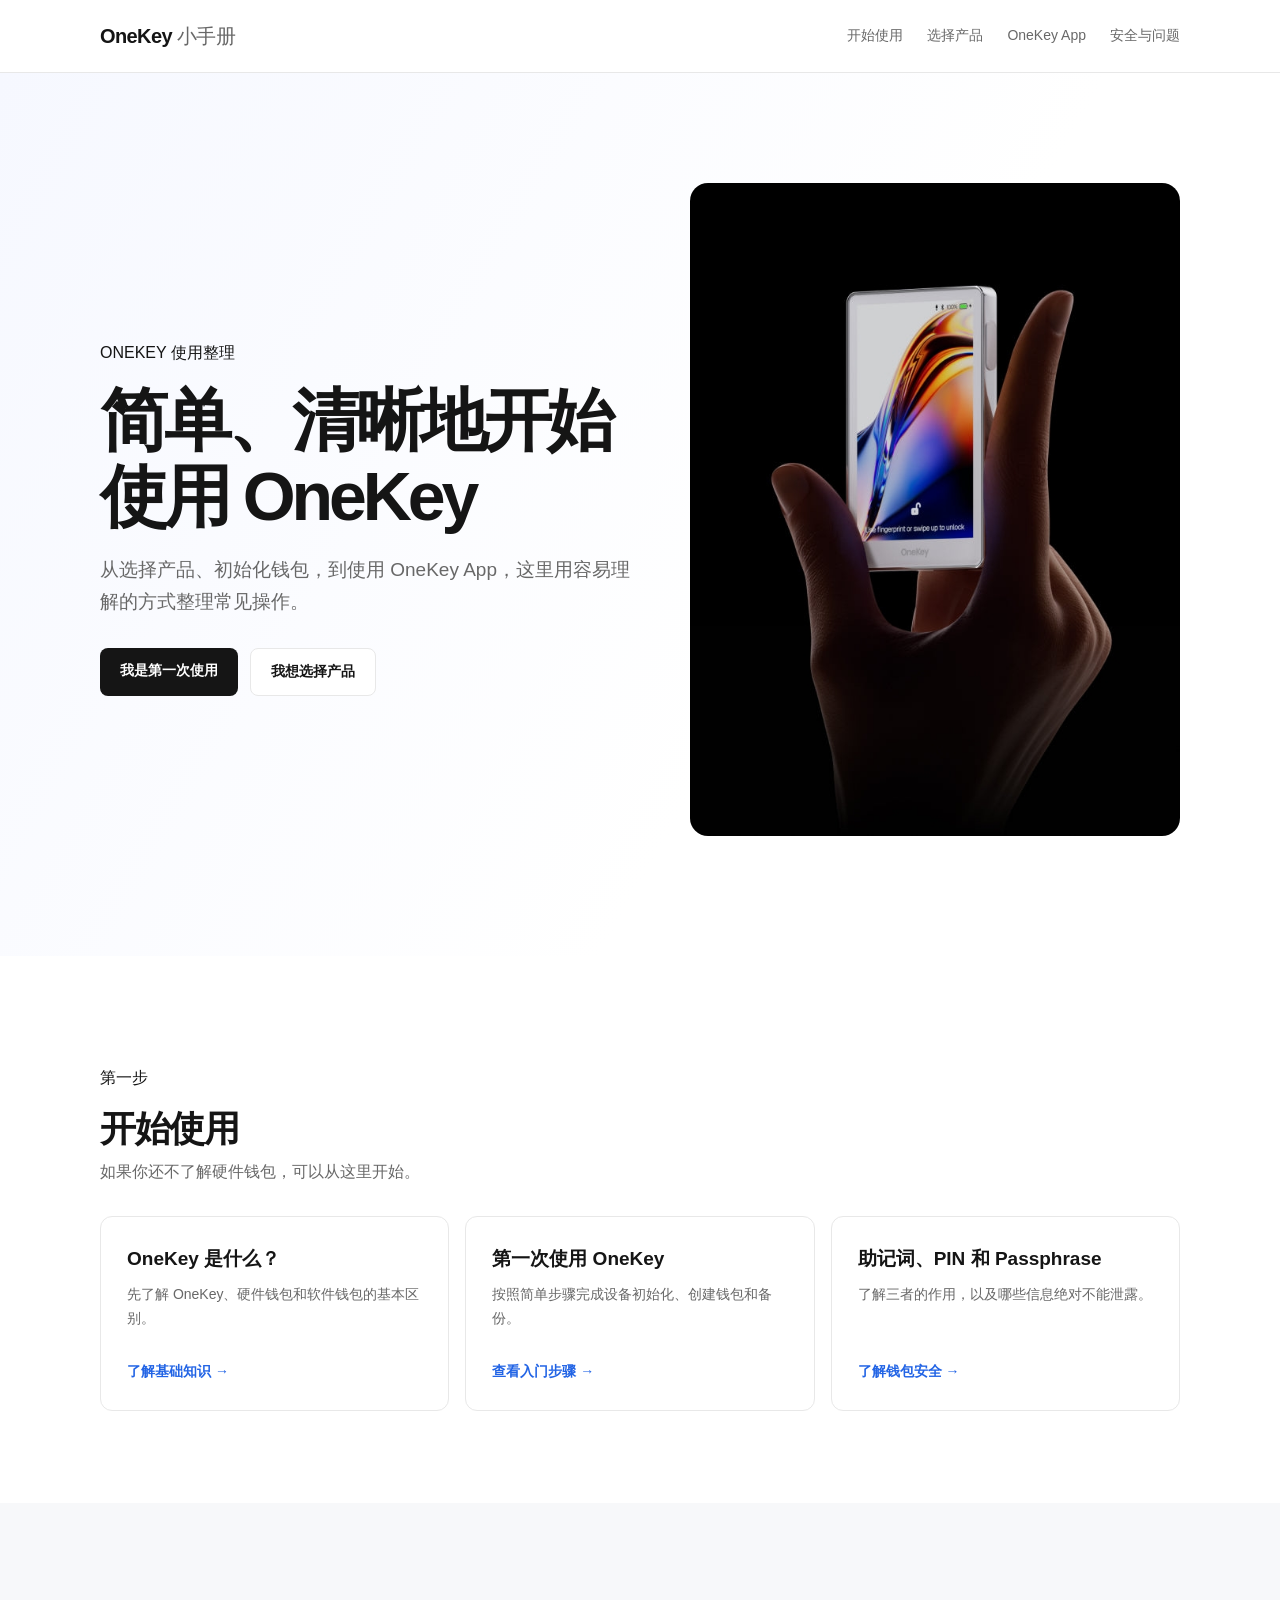
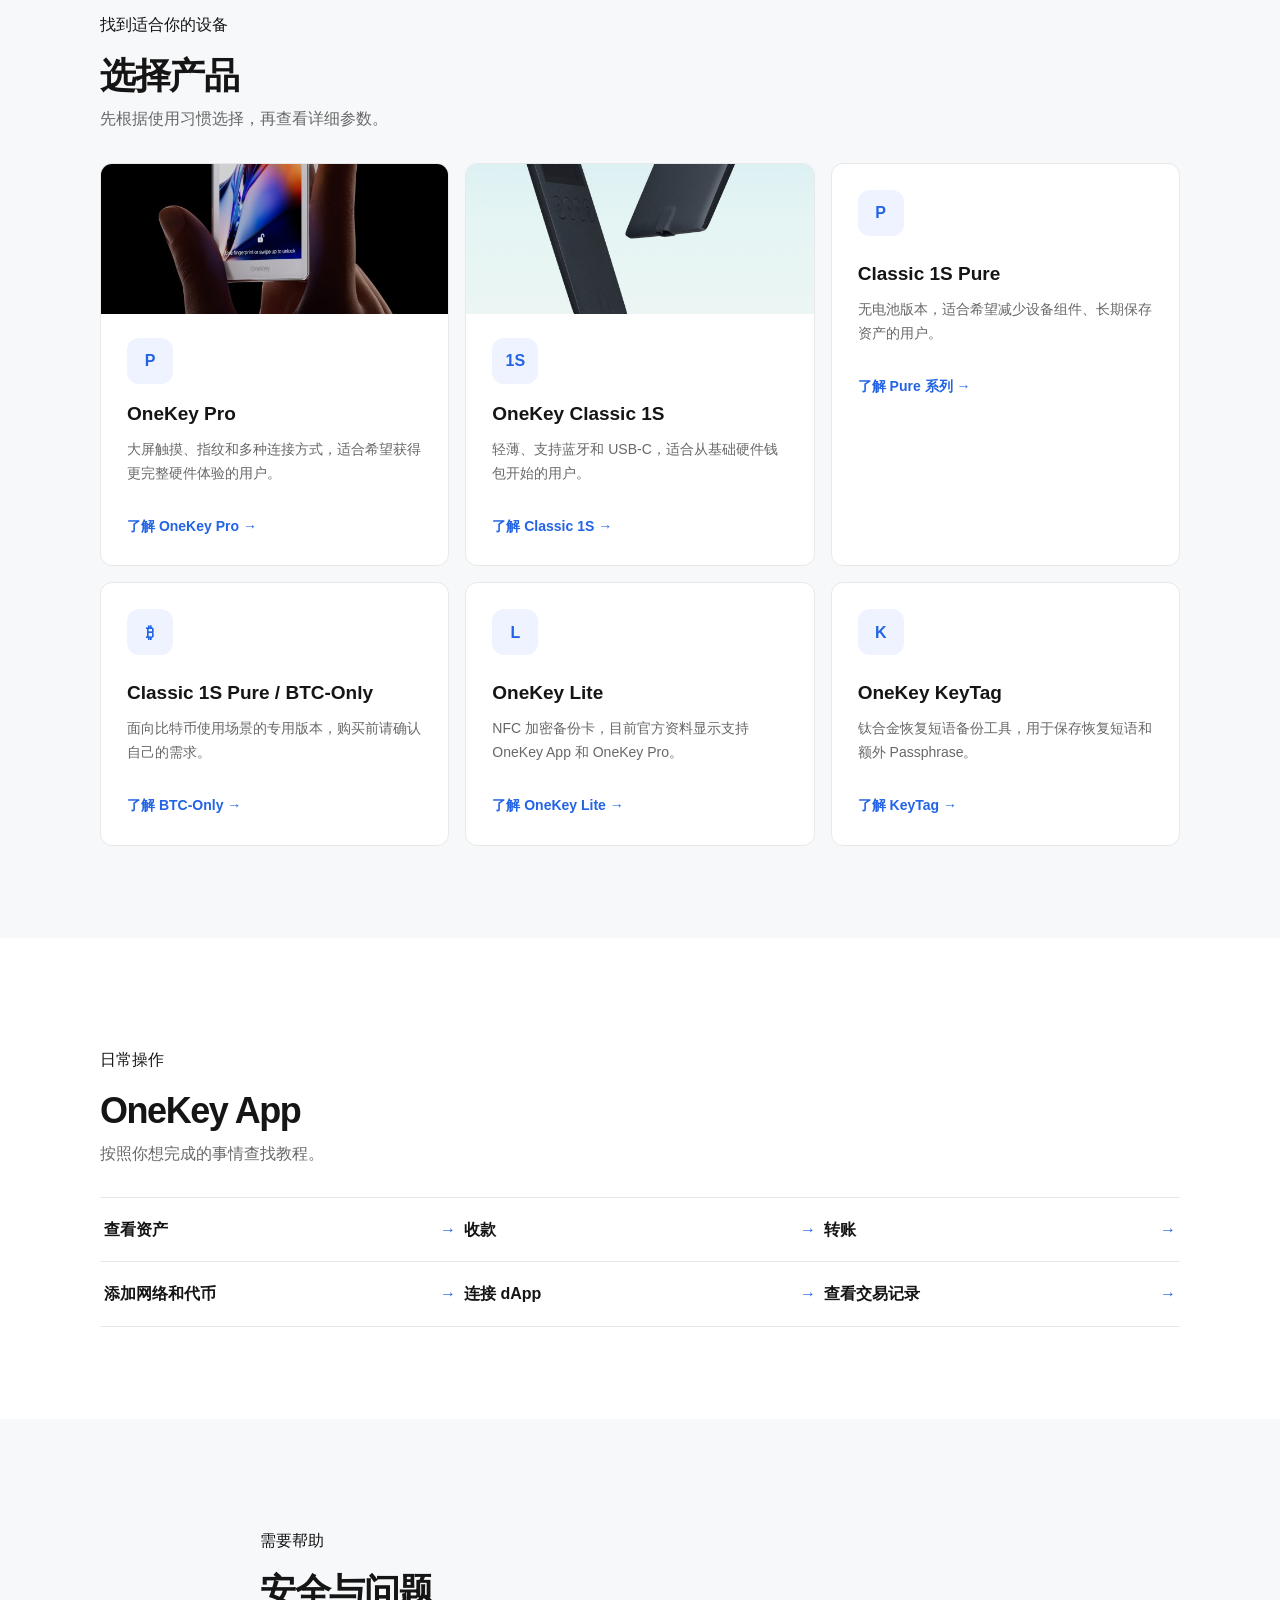
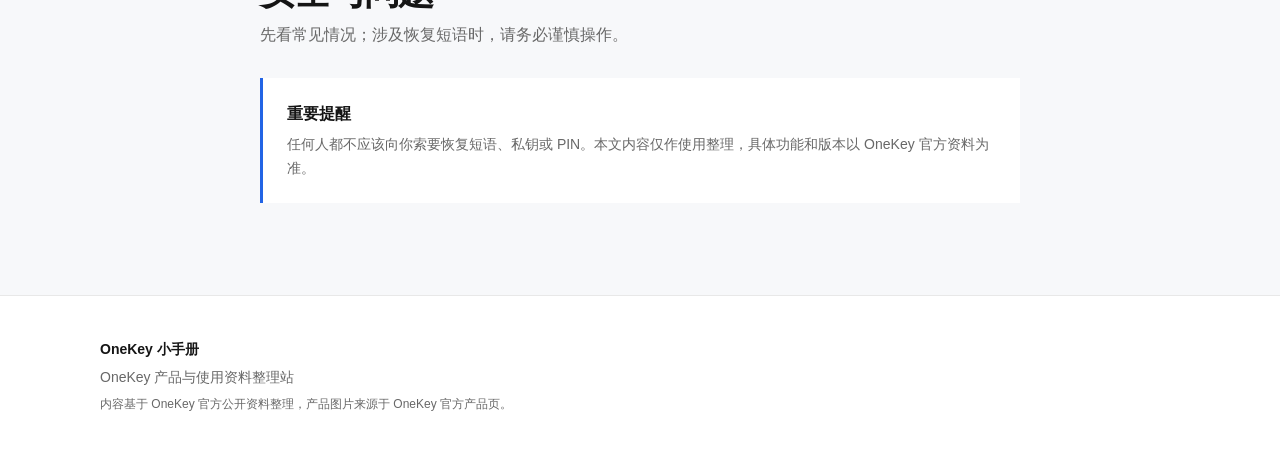
==== index.html @ aa91d646 "优化首页产品展示与官方图片" ====
<!doctype html>
<html lang="zh-CN">
<head>
  <meta charset="UTF-8">
  <meta name="viewport" content="width=device-width, initial-scale=1">
  <meta name="description" content="OneKey 小手册：简单了解 OneKey 产品，快速学会 OneKey App 和硬件钱包的基本使用。">
  <title>OneKey 小手册｜简单、清晰地开始使用 OneKey</title>
  <link rel="stylesheet" href="styles.css">
</head>
<body>
  <header class="site-header">
    <div class="container nav">
      <a class="brand" href="./">OneKey <span>小手册</span></a>
      <nav aria-label="主导航">
        <a href="#start">开始使用</a>
        <a href="#products">选择产品</a>
        <a href="#app">OneKey App</a>
        <a href="#safety">安全与问题</a>
      </nav>
    </div>
  </header>

  <main>
    <section class="hero">
      <div class="container hero-inner hero-grid">
        <div><p class="eyebrow">ONEKEY 使用整理</p>
          <h1>简单、清晰地开始使用 OneKey</h1>
          <p class="lead">从选择产品、初始化钱包，到使用 OneKey App，这里用容易理解的方式整理常见操作。</p>
          <div class="hero-actions"><a class="button primary" href="#start">我是第一次使用</a><a class="button secondary" href="#products">我想选择产品</a></div>
        </div>
        <div class="hero-visual"><img src="assets/products/onekey-pro-card.jpg" alt="OneKey Pro 官方产品图"></div>
      </div>
    </section>

    <section class="container section" id="start">
      <div class="section-heading"><p class="eyebrow">第一步</p><h2>开始使用</h2><p>如果你还不了解硬件钱包，可以从这里开始。</p></div>
      <div class="card-grid">
        <a class="card" href="guides/01-onekey是什么.html"><h3>OneKey 是什么？</h3><p>先了解 OneKey、硬件钱包和软件钱包的基本区别。</p><span>了解基础知识 →</span></a>
        <a class="card" href="guides/03-第一次使用硬件钱包.html"><h3>第一次使用 OneKey</h3><p>按照简单步骤完成设备初始化、创建钱包和备份。</p><span>查看入门步骤 →</span></a>
        <a class="card" href="guides/04-恢复短语-pin-passphrase.html"><h3>助记词、PIN 和 Passphrase</h3><p>了解三者的作用，以及哪些信息绝对不能泄露。</p><span>了解钱包安全 →</span></a>
      </div>
    </section>

    <section class="tint section" id="products">
      <div class="container"><div class="section-heading"><p class="eyebrow">找到适合你的设备</p><h2>选择产品</h2><p>先根据使用习惯选择，再查看详细参数。</p></div>
        <div class="product-grid product-grid-wide">
          <div class="product product-image"><img src="assets/products/onekey-pro-card.jpg" alt="OneKey Pro"><div class="product-icon">P</div><h3>OneKey Pro</h3><p>大屏触摸、指纹和多种连接方式，适合希望获得更完整硬件体验的用户。</p><a href="guides/07-pro与classic-1s怎么选.html">了解 OneKey Pro →</a></div>
          <div class="product product-image"><img src="assets/products/onekey-classic-1s-card.jpg" alt="OneKey Classic 1S"><div class="product-icon">1S</div><h3>OneKey Classic 1S</h3><p>轻薄、支持蓝牙和 USB-C，适合从基础硬件钱包开始的用户。</p><a href="guides/07-pro与classic-1s怎么选.html">了解 Classic 1S →</a></div>
          <div class="product"><div class="product-icon">P</div><h3>Classic 1S Pure</h3><p>无电池版本，适合希望减少设备组件、长期保存资产的用户。</p><a href="guides/02-产品系列怎么选.html">了解 Pure 系列 →</a></div>
          <div class="product"><div class="product-icon">₿</div><h3>Classic 1S Pure / BTC-Only</h3><p>面向比特币使用场景的专用版本，购买前请确认自己的需求。</p><a href="guides/02-产品系列怎么选.html">了解 BTC-Only →</a></div>
          <div class="product"><div class="product-icon">L</div><h3>OneKey Lite</h3><p>NFC 加密备份卡，目前官方资料显示支持 OneKey App 和 OneKey Pro。</p><a href="guides/02-产品系列怎么选.html">了解 OneKey Lite →</a></div>
          <div class="product"><div class="product-icon">K</div><h3>OneKey KeyTag</h3><p>钛合金恢复短语备份工具，用于保存恢复短语和额外 Passphrase。</p><a href="guides/02-产品系列怎么选.html">了解 KeyTag →</a></div>
        </div>
      </div>
    </section>

    <section class="container section" id="app">
      <div class="section-heading"><p class="eyebrow">日常操作</p><h2>OneKey App</h2><p>按照你想完成的事情查找教程。</p></div>
      <div class="task-list"><a href="guides/01-onekey是什么.html">查看资产</a><a href="guides/03-第一次使用硬件钱包.html">收款</a><a href="guides/03-第一次使用硬件钱包.html">转账</a><a href="guides/01-onekey是什么.html">添加网络和代币</a><a href="guides/01-onekey是什么.html">连接 dApp</a><a href="guides/01-onekey是什么.html">查看交易记录</a></div>
    </section>

    <section class="tint section" id="safety"><div class="container narrow"><div class="section-heading"><p class="eyebrow">需要帮助</p><h2>安全与问题</h2><p>先看常见情况；涉及恢复短语时，请务必谨慎操作。</p></div><div class="notice"><strong>重要提醒</strong><p>任何人都不应该向你索要恢复短语、私钥或 PIN。本文内容仅作使用整理，具体功能和版本以 OneKey 官方资料为准。</p></div></div></section>
  </main>

  <footer class="site-footer"><div class="container"><strong>OneKey 小手册</strong><p>OneKey 产品与使用资料整理站</p><p class="muted">内容基于 OneKey 官方公开资料整理，产品图片来源于 OneKey 官方产品页。</p></div></footer>
</body>
</html>
---- styles.css ----
:root{--ink:#151515;--muted:#686868;--line:#e8e8e8;--tint:#f7f8fa;--accent:#2264e5;--max:1080px}*{box-sizing:border-box}html{scroll-behavior:smooth}body{margin:0;color:var(--ink);font-family:-apple-system,BlinkMacSystemFont,"Segoe UI","PingFang SC","Microsoft YaHei",sans-serif;line-height:1.7;background:#fff}a{color:inherit;text-decoration:none}.container{width:min(var(--max),calc(100% - 40px));margin:auto}.article{max-width:780px;padding:80px 20px 100px}.article h1{font-size:clamp(34px,5vw,52px);line-height:1.2;letter-spacing:-.05em;margin:0 0 42px}.article-body h2{font-size:26px;line-height:1.3;margin:42px 0 12px}.article-body h3{font-size:19px;margin:28px 0 8px}.article-body p,.article-body li{font-size:16px}.article-body ul,.article-body ol{padding-left:24px}.article-source{margin-top:48px;padding:18px;border:1px solid var(--line);border-radius:8px;color:var(--muted);font-size:13px}.back,.back-link{color:var(--accent);font-size:14px}.back-link{display:inline-block;margin-top:20px}.nav{height:72px;display:flex;align-items:center;justify-content:space-between}.site-header{border-bottom:1px solid var(--line);background:#fff}.brand{font-size:20px;font-weight:750;letter-spacing:-.03em}.brand span{font-weight:500;color:var(--muted)}nav{display:flex;gap:24px;font-size:14px;color:var(--muted)}nav a:hover,.card span,.product a{color:var(--accent)}.hero{background:linear-gradient(120deg,#f6f8ff,#fff 62%);padding:110px 0 120px}.hero-inner{max-width:1080px}.hero-grid{display:grid;grid-template-columns:1.05fr .95fr;align-items:center;gap:48px}.hero-visual{display:flex;justify-content:center;align-items:center;min-height:300px;border-radius:18px;background:#eef2fa;overflow:hidden}.hero-visual img{width:100%;height:100%;object-fit:cover}.hero h1{max-width:720px;margin:0 0 18px;font-size:clamp(38px,6vw,68px);line-height:1.12;letter-spacing:-.06em}.lead{max-width:620px;color:var(--muted);font-size:19px}.hero-actions{display:flex;gap:12px;margin-top:30px}.button{padding:11px 20px;border-radius:8px;font-size:14px;font-weight:650}.primary{background:var(--ink);color:white}.secondary{border:1px solid var(--line);background:white}.section{padding:92px 0}.section-heading{margin-bottom:30px}.section-heading h2{margin:0 0 8px;font-size:36px;line-height:1.2;letter-spacing:-.04em}.section-heading p:last-child{margin:0;color:var(--muted)}.card-grid,.product-grid{display:grid;grid-template-columns:repeat(3,1fr);gap:16px}.product-grid-wide{grid-template-columns:repeat(3,1fr)}.card,.product{border:1px solid var(--line);border-radius:12px;padding:26px;background:#fff;transition:transform .2s,box-shadow .2s}.card:hover,.product:hover{transform:translateY(-3px);box-shadow:0 10px 30px #0000000d}.card h3,.product h3{margin:0 0 8px;font-size:19px}.card p,.product p{min-height:54px;margin:0 0 20px;color:var(--muted);font-size:14px}.card span,.product a{font-size:14px;font-weight:650}.tint{background:var(--tint)}.product-icon{display:grid;place-items:center;width:46px;height:46px;margin-bottom:22px;border-radius:12px;background:#eef3ff;color:var(--accent);font-weight:800}.product-image{overflow:hidden}.product-image>img{display:block;width:calc(100% + 52px);height:150px;margin:-26px -26px 24px;object-fit:cover}.product-image .product-icon{margin-bottom:14px}.task-list{display:grid;grid-template-columns:repeat(3,1fr);border-top:1px solid var(--line)}.task-list a{padding:18px 4px;border-bottom:1px solid var(--line);font-weight:600}.task-list a:after{content:"→";float:right;color:var(--accent)}.narrow{max-width:760px}.notice{padding:22px 24px;border-left:3px solid var(--accent);background:white}.notice p{margin:6px 0 0;color:var(--muted);font-size:14px}.site-footer{padding:42px 0;border-top:1px solid var(--line);font-size:14px}.site-footer p{margin:4px 0;color:var(--muted)}.muted{font-size:12px}@media(max-width:700px){.container{width:min(var(--max),calc(100% - 28px))}.nav{height:auto;padding:18px 0;align-items:flex-start;gap:16px}nav{display:none}.hero{padding:76px 0 84px}.hero-grid{grid-template-columns:1fr;gap:30px}.hero-visual{min-height:200px}.hero h1{font-size:42px}.lead{font-size:17px}.section{padding:64px 0}.card-grid,.product-grid,.product-grid-wide{grid-template-columns:1fr}.task-list{grid-template-columns:1fr}.card p,.product p{min-height:0}}
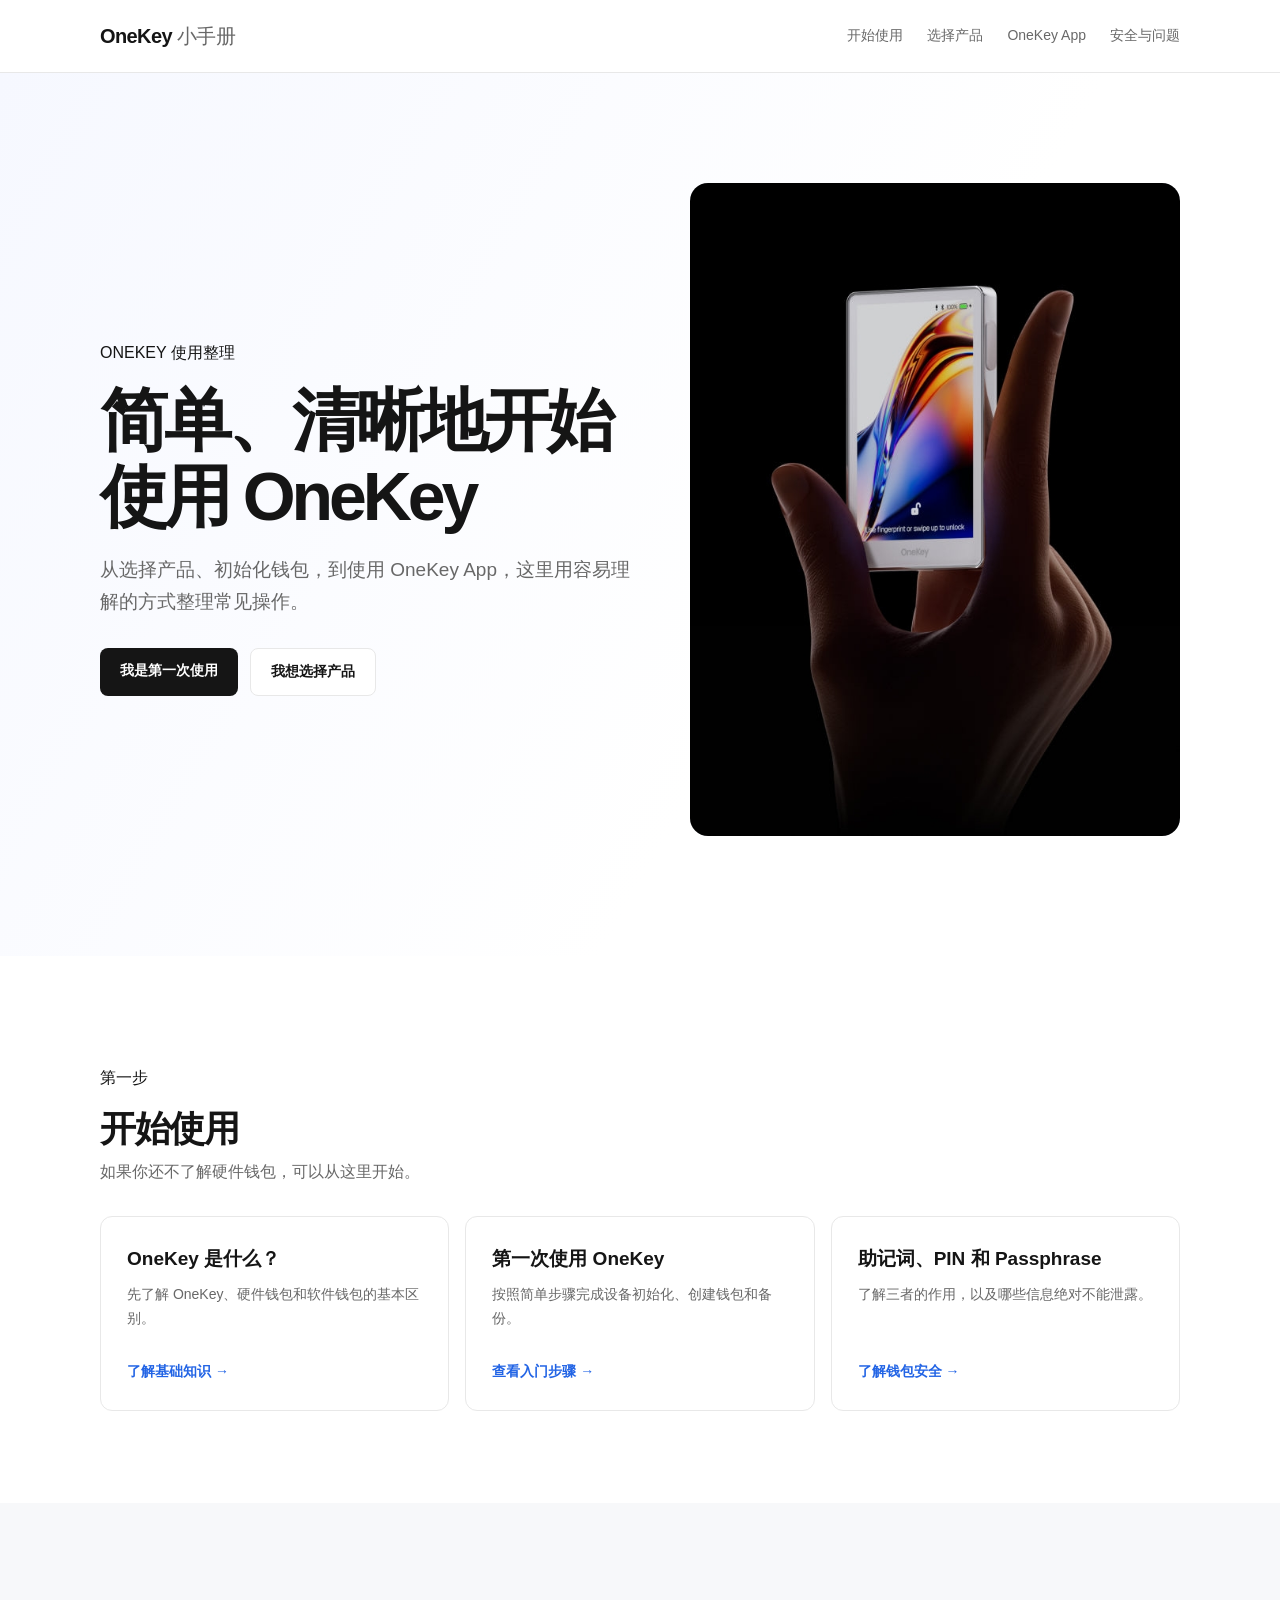
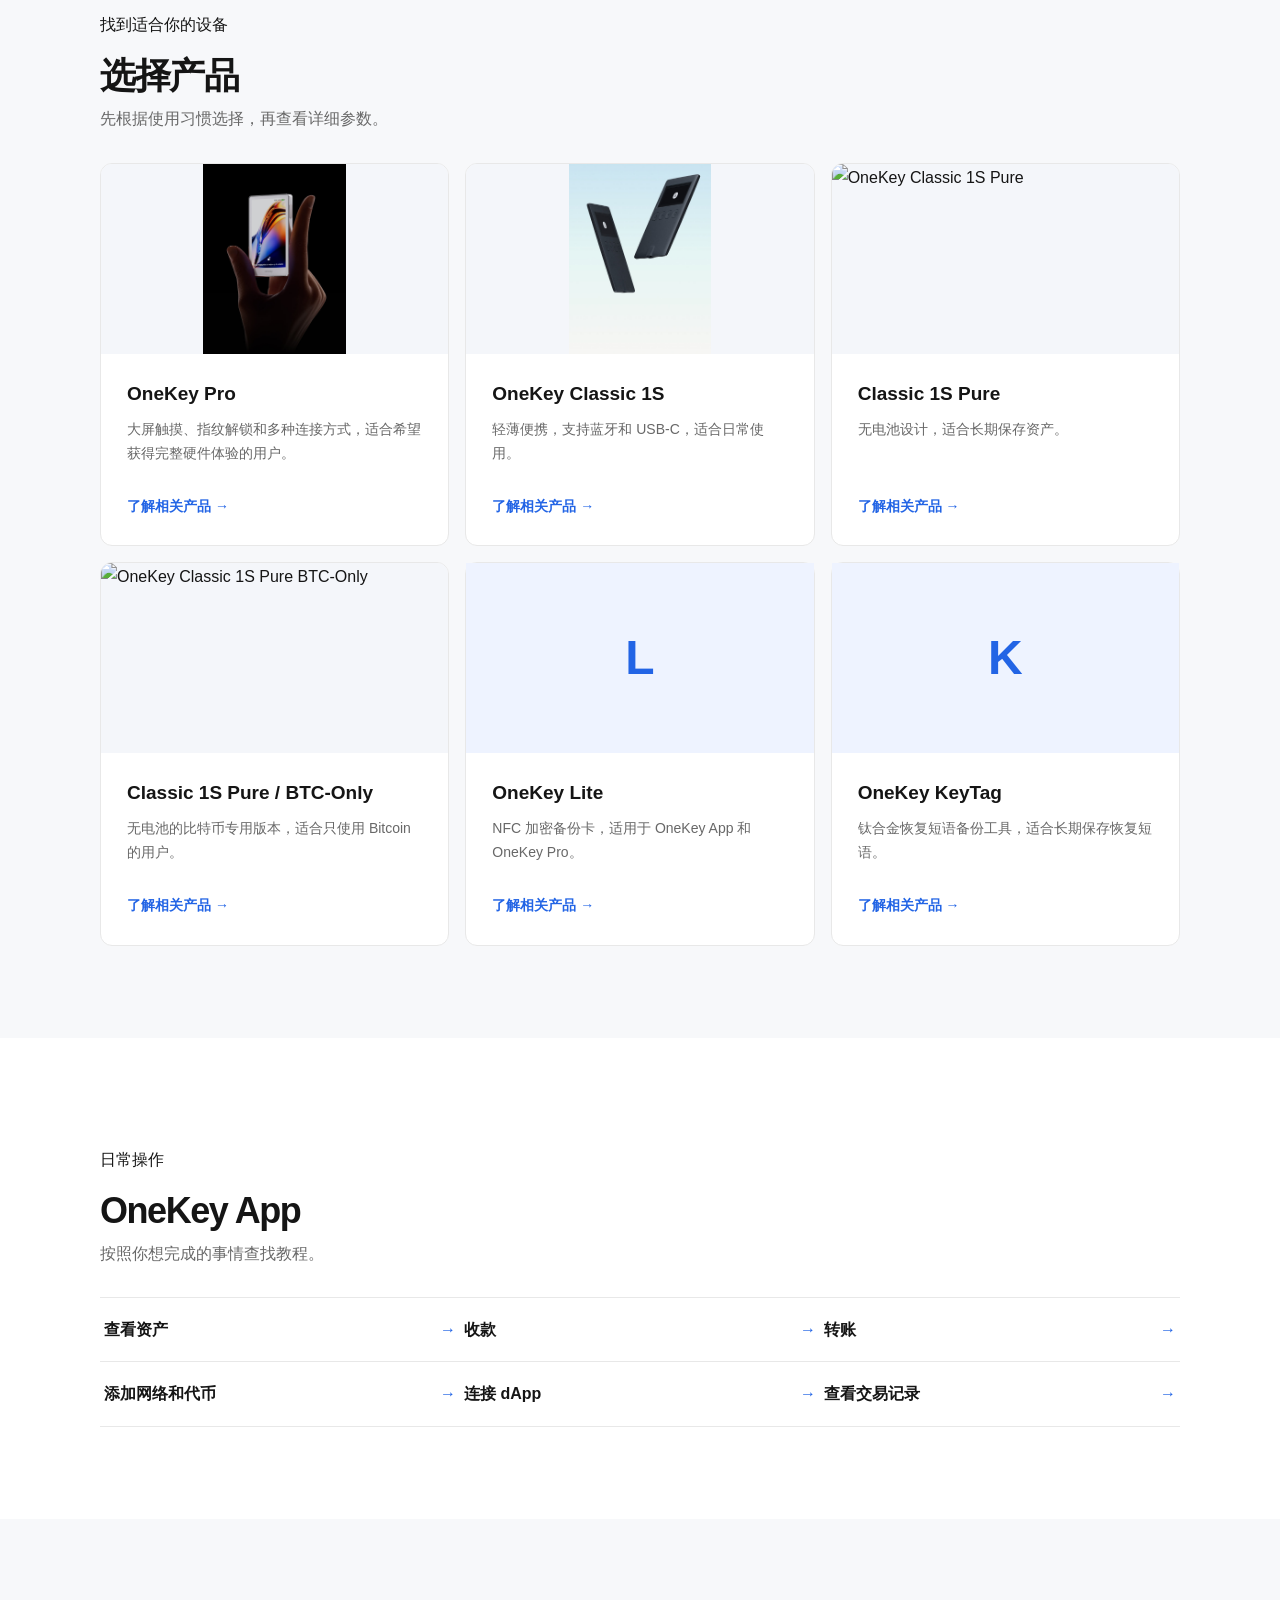
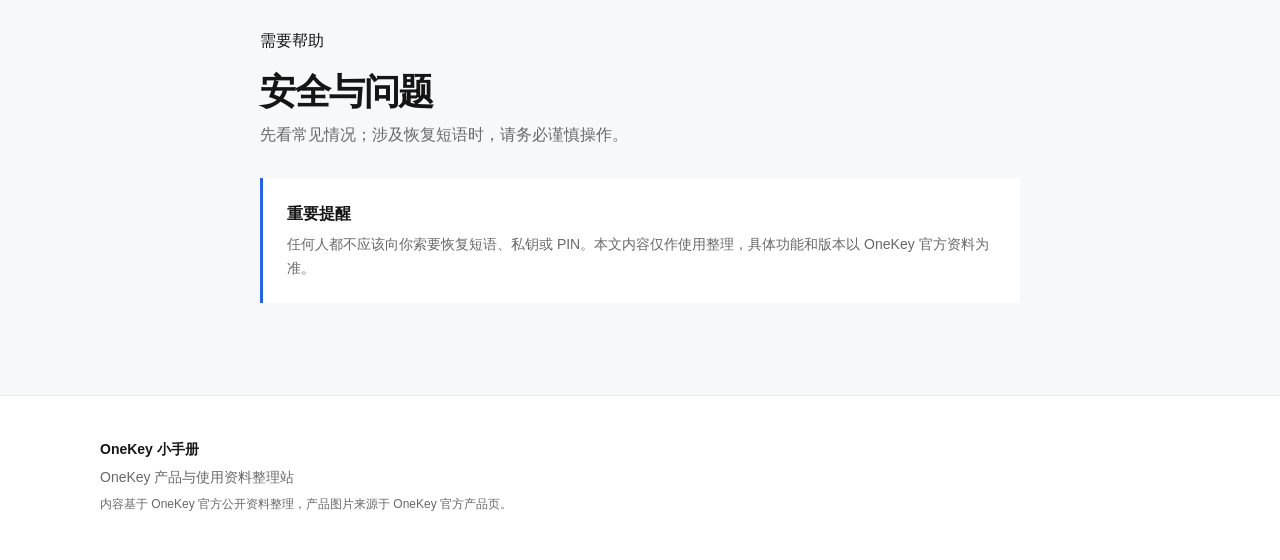
==== commit 9bc8a725: "简化首页产品卡片并修复图片裁切" ====
--- a/index.html
+++ b/index.html
@@ -44,12 +44,12 @@
     <section class="tint section" id="products">
       <div class="container"><div class="section-heading"><p class="eyebrow">找到适合你的设备</p><h2>选择产品</h2><p>先根据使用习惯选择，再查看详细参数。</p></div>
         <div class="product-grid product-grid-wide">
-          <div class="product product-image"><img src="assets/products/onekey-pro-card.jpg" alt="OneKey Pro"><div class="product-icon">P</div><h3>OneKey Pro</h3><p>大屏触摸、指纹和多种连接方式，适合希望获得更完整硬件体验的用户。</p><a href="guides/07-pro与classic-1s怎么选.html">了解 OneKey Pro →</a></div>
-          <div class="product product-image"><img src="assets/products/onekey-classic-1s-card.jpg" alt="OneKey Classic 1S"><div class="product-icon">1S</div><h3>OneKey Classic 1S</h3><p>轻薄、支持蓝牙和 USB-C，适合从基础硬件钱包开始的用户。</p><a href="guides/07-pro与classic-1s怎么选.html">了解 Classic 1S →</a></div>
-          <div class="product"><div class="product-icon">P</div><h3>Classic 1S Pure</h3><p>无电池版本，适合希望减少设备组件、长期保存资产的用户。</p><a href="guides/02-产品系列怎么选.html">了解 Pure 系列 →</a></div>
-          <div class="product"><div class="product-icon">₿</div><h3>Classic 1S Pure / BTC-Only</h3><p>面向比特币使用场景的专用版本，购买前请确认自己的需求。</p><a href="guides/02-产品系列怎么选.html">了解 BTC-Only →</a></div>
-          <div class="product"><div class="product-icon">L</div><h3>OneKey Lite</h3><p>NFC 加密备份卡，目前官方资料显示支持 OneKey App 和 OneKey Pro。</p><a href="guides/02-产品系列怎么选.html">了解 OneKey Lite →</a></div>
-          <div class="product"><div class="product-icon">K</div><h3>OneKey KeyTag</h3><p>钛合金恢复短语备份工具，用于保存恢复短语和额外 Passphrase。</p><a href="guides/02-产品系列怎么选.html">了解 KeyTag →</a></div>
+          <div class="product product-image"><img src="assets/products/onekey-pro-card.jpg" alt="OneKey Pro"><h3>OneKey Pro</h3><p>大屏触摸、指纹解锁和多种连接方式，适合希望获得完整硬件体验的用户。</p><a href="https://onekey.so/products/onekey-pro/" target="_blank" rel="noopener">了解相关产品 →</a></div>
+          <div class="product product-image"><img src="assets/products/onekey-classic-1s-card.jpg" alt="OneKey Classic 1S"><h3>OneKey Classic 1S</h3><p>轻薄便携，支持蓝牙和 USB-C，适合日常使用。</p><a href="https://onekey.so/products/onekey-classic-1s-series/" target="_blank" rel="noopener">了解相关产品 →</a></div>
+          <div class="product product-image"><img src="https://cdn.shopify.com/s/files/1/0486/8613/7506/files/onekey-classic-pure-preview.png?v=1753413233&amp;width=1200" alt="OneKey Classic 1S Pure"><h3>Classic 1S Pure</h3><p>无电池设计，适合长期保存资产。</p><a href="https://onekey.so/products/onekey-classic-1s-series/" target="_blank" rel="noopener">了解相关产品 →</a></div>
+          <div class="product product-image"><img src="https://cdn.shopify.com/s/files/1/0486/8613/7506/files/1s-pure-btc-preview.webp?v=1770721172&amp;width=1200" alt="OneKey Classic 1S Pure BTC-Only"><h3>Classic 1S Pure / BTC-Only</h3><p>无电池的比特币专用版本，适合只使用 Bitcoin 的用户。</p><a href="https://onekey.so/products/onekey-classic-1s-pure-btc-only/" target="_blank" rel="noopener">了解相关产品 →</a></div>
+          <div class="product"><div class="product-placeholder">L</div><h3>OneKey Lite</h3><p>NFC 加密备份卡，适用于 OneKey App 和 OneKey Pro。</p><a href="https://onekey.so/products/onekey-lite/" target="_blank" rel="noopener">了解相关产品 →</a></div>
+          <div class="product"><div class="product-placeholder">K</div><h3>OneKey KeyTag</h3><p>钛合金恢复短语备份工具，适合长期保存恢复短语。</p><a href="https://onekey.so/products/onekey-keytag/" target="_blank" rel="noopener">了解相关产品 →</a></div>
         </div>
       </div>
     </section>
--- a/styles.css
+++ b/styles.css
@@ -1 +1 @@
-:root{--ink:#151515;--muted:#686868;--line:#e8e8e8;--tint:#f7f8fa;--accent:#2264e5;--max:1080px}*{box-sizing:border-box}html{scroll-behavior:smooth}body{margin:0;color:var(--ink);font-family:-apple-system,BlinkMacSystemFont,"Segoe UI","PingFang SC","Microsoft YaHei",sans-serif;line-height:1.7;background:#fff}a{color:inherit;text-decoration:none}.container{width:min(var(--max),calc(100% - 40px));margin:auto}.article{max-width:780px;padding:80px 20px 100px}.article h1{font-size:clamp(34px,5vw,52px);line-height:1.2;letter-spacing:-.05em;margin:0 0 42px}.article-body h2{font-size:26px;line-height:1.3;margin:42px 0 12px}.article-body h3{font-size:19px;margin:28px 0 8px}.article-body p,.article-body li{font-size:16px}.article-body ul,.article-body ol{padding-left:24px}.article-source{margin-top:48px;padding:18px;border:1px solid var(--line);border-radius:8px;color:var(--muted);font-size:13px}.back,.back-link{color:var(--accent);font-size:14px}.back-link{display:inline-block;margin-top:20px}.nav{height:72px;display:flex;align-items:center;justify-content:space-between}.site-header{border-bottom:1px solid var(--line);background:#fff}.brand{font-size:20px;font-weight:750;letter-spacing:-.03em}.brand span{font-weight:500;color:var(--muted)}nav{display:flex;gap:24px;font-size:14px;color:var(--muted)}nav a:hover,.card span,.product a{color:var(--accent)}.hero{background:linear-gradient(120deg,#f6f8ff,#fff 62%);padding:110px 0 120px}.hero-inner{max-width:1080px}.hero-grid{display:grid;grid-template-columns:1.05fr .95fr;align-items:center;gap:48px}.hero-visual{display:flex;justify-content:center;align-items:center;min-height:300px;border-radius:18px;background:#eef2fa;overflow:hidden}.hero-visual img{width:100%;height:100%;object-fit:cover}.hero h1{max-width:720px;margin:0 0 18px;font-size:clamp(38px,6vw,68px);line-height:1.12;letter-spacing:-.06em}.lead{max-width:620px;color:var(--muted);font-size:19px}.hero-actions{display:flex;gap:12px;margin-top:30px}.button{padding:11px 20px;border-radius:8px;font-size:14px;font-weight:650}.primary{background:var(--ink);color:white}.secondary{border:1px solid var(--line);background:white}.section{padding:92px 0}.section-heading{margin-bottom:30px}.section-heading h2{margin:0 0 8px;font-size:36px;line-height:1.2;letter-spacing:-.04em}.section-heading p:last-child{margin:0;color:var(--muted)}.card-grid,.product-grid{display:grid;grid-template-columns:repeat(3,1fr);gap:16px}.product-grid-wide{grid-template-columns:repeat(3,1fr)}.card,.product{border:1px solid var(--line);border-radius:12px;padding:26px;background:#fff;transition:transform .2s,box-shadow .2s}.card:hover,.product:hover{transform:translateY(-3px);box-shadow:0 10px 30px #0000000d}.card h3,.product h3{margin:0 0 8px;font-size:19px}.card p,.product p{min-height:54px;margin:0 0 20px;color:var(--muted);font-size:14px}.card span,.product a{font-size:14px;font-weight:650}.tint{background:var(--tint)}.product-icon{display:grid;place-items:center;width:46px;height:46px;margin-bottom:22px;border-radius:12px;background:#eef3ff;color:var(--accent);font-weight:800}.product-image{overflow:hidden}.product-image>img{display:block;width:calc(100% + 52px);height:150px;margin:-26px -26px 24px;object-fit:cover}.product-image .product-icon{margin-bottom:14px}.task-list{display:grid;grid-template-columns:repeat(3,1fr);border-top:1px solid var(--line)}.task-list a{padding:18px 4px;border-bottom:1px solid var(--line);font-weight:600}.task-list a:after{content:"→";float:right;color:var(--accent)}.narrow{max-width:760px}.notice{padding:22px 24px;border-left:3px solid var(--accent);background:white}.notice p{margin:6px 0 0;color:var(--muted);font-size:14px}.site-footer{padding:42px 0;border-top:1px solid var(--line);font-size:14px}.site-footer p{margin:4px 0;color:var(--muted)}.muted{font-size:12px}@media(max-width:700px){.container{width:min(var(--max),calc(100% - 28px))}.nav{height:auto;padding:18px 0;align-items:flex-start;gap:16px}nav{display:none}.hero{padding:76px 0 84px}.hero-grid{grid-template-columns:1fr;gap:30px}.hero-visual{min-height:200px}.hero h1{font-size:42px}.lead{font-size:17px}.section{padding:64px 0}.card-grid,.product-grid,.product-grid-wide{grid-template-columns:1fr}.task-list{grid-template-columns:1fr}.card p,.product p{min-height:0}}
+:root{--ink:#151515;--muted:#686868;--line:#e8e8e8;--tint:#f7f8fa;--accent:#2264e5;--max:1080px}*{box-sizing:border-box}html{scroll-behavior:smooth}body{margin:0;color:var(--ink);font-family:-apple-system,BlinkMacSystemFont,"Segoe UI","PingFang SC","Microsoft YaHei",sans-serif;line-height:1.7;background:#fff}a{color:inherit;text-decoration:none}.container{width:min(var(--max),calc(100% - 40px));margin:auto}.article{max-width:780px;padding:80px 20px 100px}.article h1{font-size:clamp(34px,5vw,52px);line-height:1.2;letter-spacing:-.05em;margin:0 0 42px}.article-body h2{font-size:26px;line-height:1.3;margin:42px 0 12px}.article-body h3{font-size:19px;margin:28px 0 8px}.article-body p,.article-body li{font-size:16px}.article-body ul,.article-body ol{padding-left:24px}.article-source{margin-top:48px;padding:18px;border:1px solid var(--line);border-radius:8px;color:var(--muted);font-size:13px}.back,.back-link{color:var(--accent);font-size:14px}.back-link{display:inline-block;margin-top:20px}.nav{height:72px;display:flex;align-items:center;justify-content:space-between}.site-header{border-bottom:1px solid var(--line);background:#fff}.brand{font-size:20px;font-weight:750;letter-spacing:-.03em}.brand span{font-weight:500;color:var(--muted)}nav{display:flex;gap:24px;font-size:14px;color:var(--muted)}nav a:hover,.card span,.product a{color:var(--accent)}.hero{background:linear-gradient(120deg,#f6f8ff,#fff 62%);padding:110px 0 120px}.hero-inner{max-width:1080px}.hero-grid{display:grid;grid-template-columns:1.05fr .95fr;align-items:center;gap:48px}.hero-visual{display:flex;justify-content:center;align-items:center;min-height:300px;border-radius:18px;background:#eef2fa;overflow:hidden}.hero-visual img{display:block;width:100%;height:auto;object-fit:contain}.hero h1{max-width:720px;margin:0 0 18px;font-size:clamp(38px,6vw,68px);line-height:1.12;letter-spacing:-.06em}.lead{max-width:620px;color:var(--muted);font-size:19px}.hero-actions{display:flex;gap:12px;margin-top:30px}.button{padding:11px 20px;border-radius:8px;font-size:14px;font-weight:650}.primary{background:var(--ink);color:white}.secondary{border:1px solid var(--line);background:white}.section{padding:92px 0}.section-heading{margin-bottom:30px}.section-heading h2{margin:0 0 8px;font-size:36px;line-height:1.2;letter-spacing:-.04em}.section-heading p:last-child{margin:0;color:var(--muted)}.card-grid,.product-grid{display:grid;grid-template-columns:repeat(3,1fr);gap:16px}.product-grid-wide{grid-template-columns:repeat(3,1fr)}.card,.product{border:1px solid var(--line);border-radius:12px;padding:26px;background:#fff;transition:transform .2s,box-shadow .2s}.card:hover,.product:hover{transform:translateY(-3px);box-shadow:0 10px 30px #0000000d}.card h3,.product h3{margin:0 0 8px;font-size:19px}.card p,.product p{min-height:54px;margin:0 0 20px;color:var(--muted);font-size:14px}.card span,.product a{font-size:14px;font-weight:650}.tint{background:var(--tint)}.product-icon{display:grid;place-items:center;width:46px;height:46px;margin-bottom:22px;border-radius:12px;background:#eef3ff;color:var(--accent);font-weight:800}.product-image{overflow:hidden}.product-image>img{display:block;width:calc(100% + 52px);height:190px;margin:-26px -26px 24px;object-fit:contain;background:#f4f6fa}.product-placeholder{display:grid;place-items:center;width:100%;height:190px;margin:-26px -26px 24px;padding:26px;width:calc(100% + 52px);background:#eef3ff;color:var(--accent);font-size:48px;font-weight:800}.task-list{display:grid;grid-template-columns:repeat(3,1fr);border-top:1px solid var(--line)}.task-list a{padding:18px 4px;border-bottom:1px solid var(--line);font-weight:600}.task-list a:after{content:"→";float:right;color:var(--accent)}.narrow{max-width:760px}.notice{padding:22px 24px;border-left:3px solid var(--accent);background:white}.notice p{margin:6px 0 0;color:var(--muted);font-size:14px}.site-footer{padding:42px 0;border-top:1px solid var(--line);font-size:14px}.site-footer p{margin:4px 0;color:var(--muted)}.muted{font-size:12px}@media(max-width:700px){.container{width:min(var(--max),calc(100% - 28px))}.nav{height:auto;padding:18px 0;align-items:flex-start;gap:16px}nav{display:none}.hero{padding:76px 0 84px}.hero-grid{grid-template-columns:1fr;gap:30px}.hero-visual{min-height:200px}.hero h1{font-size:42px}.lead{font-size:17px}.section{padding:64px 0}.card-grid,.product-grid,.product-grid-wide{grid-template-columns:1fr}.task-list{grid-template-columns:1fr}.card p,.product p{min-height:0}}
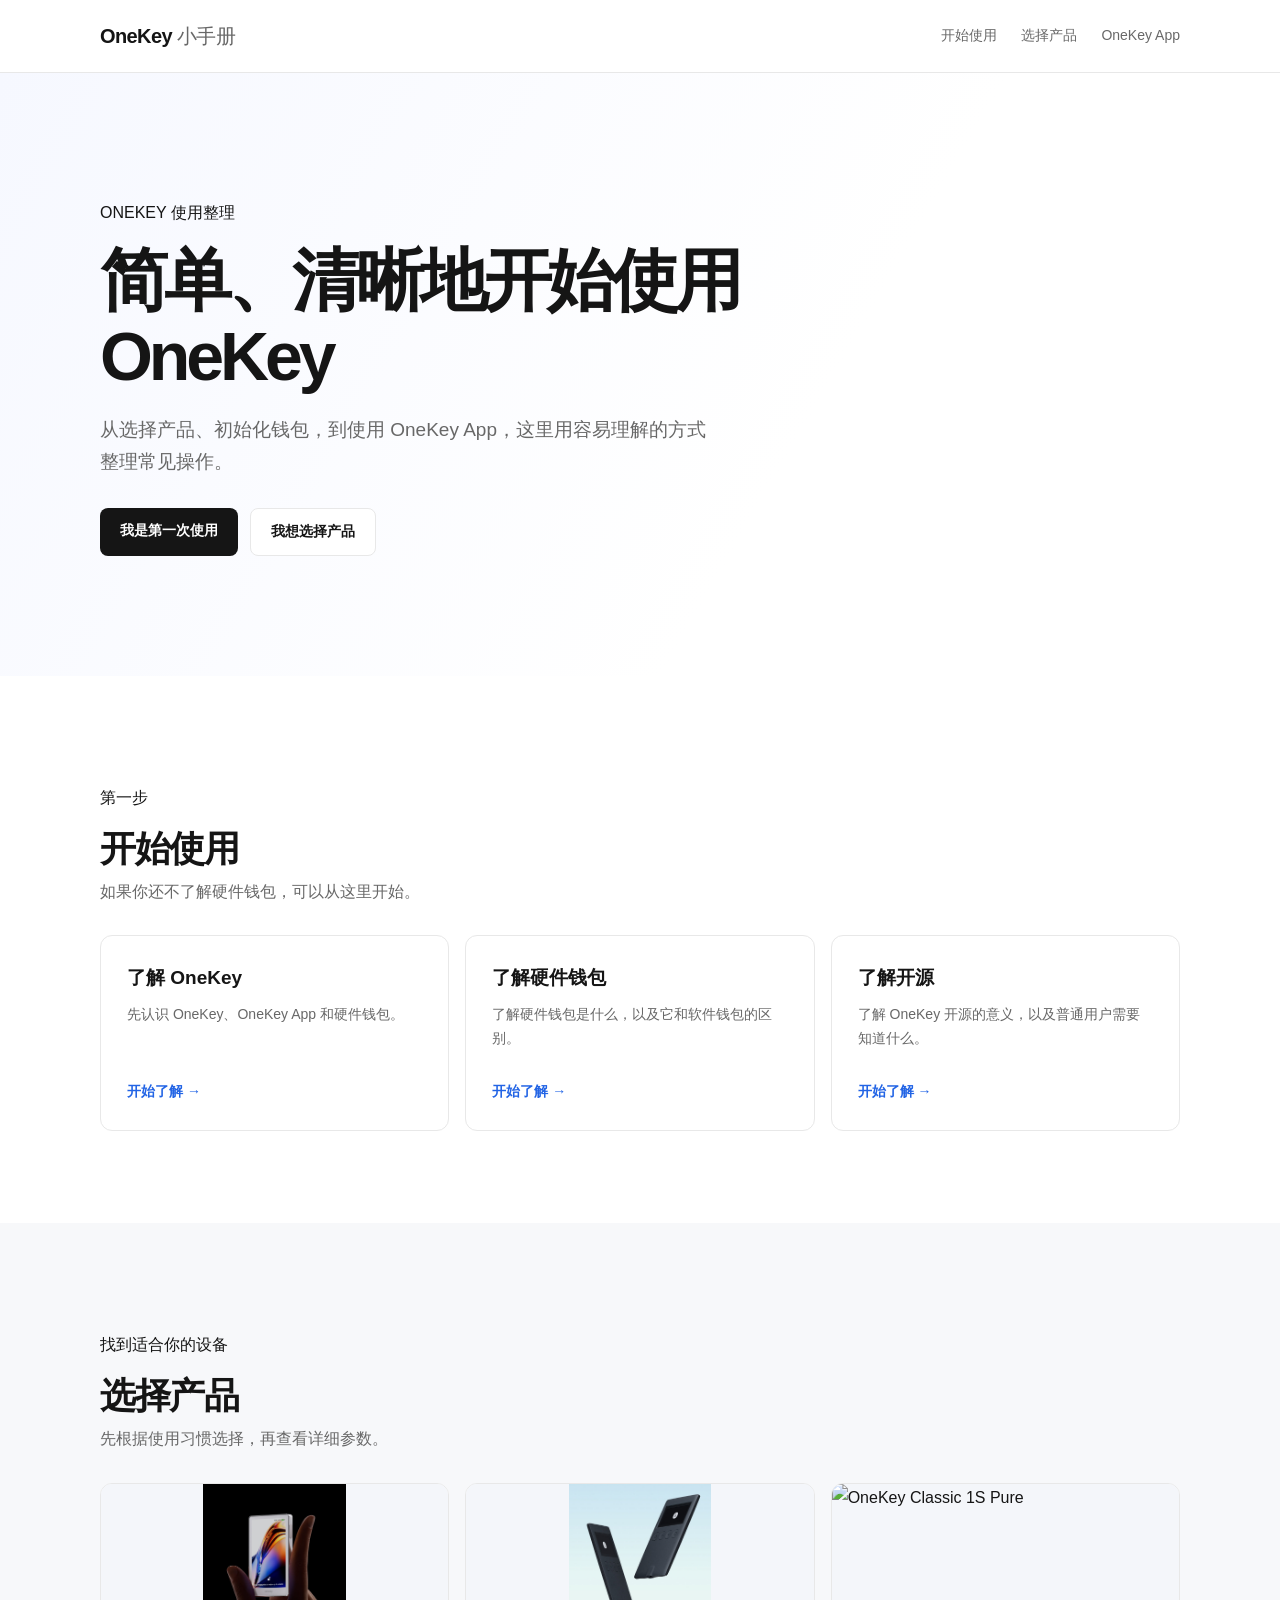
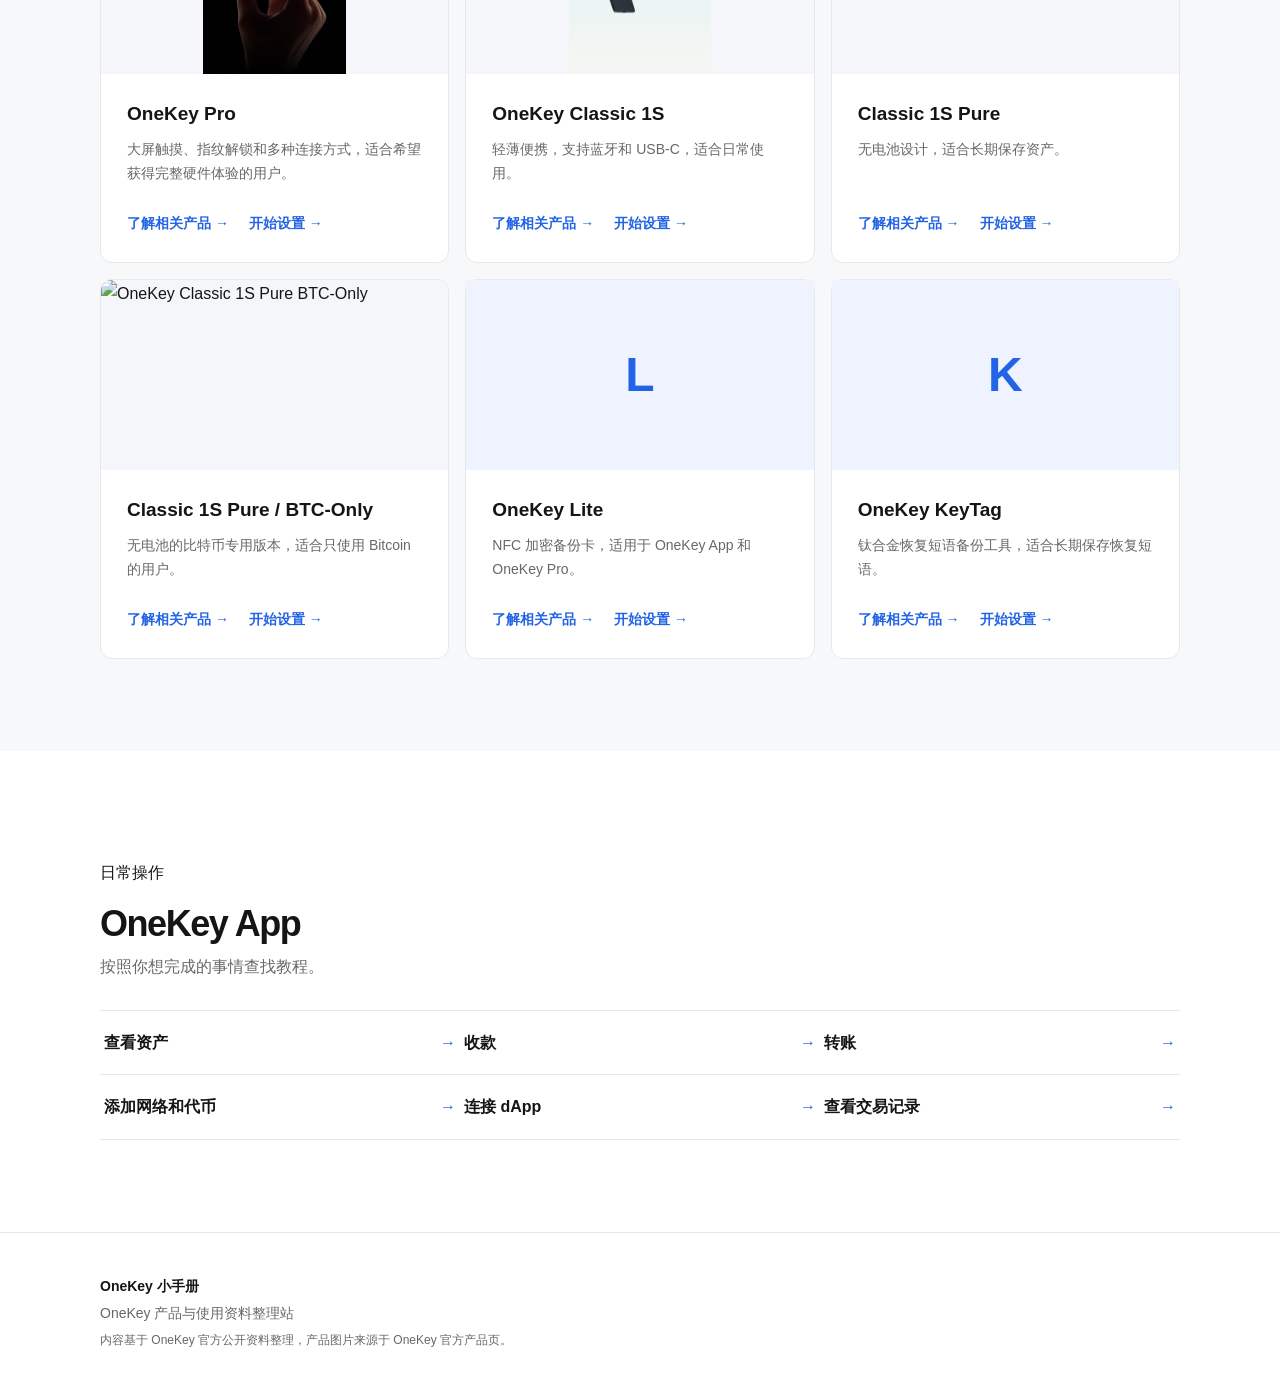
==== commit 1d2246b6: "精简新手入口并增加产品设置链接" ====
--- a/index.html
+++ b/index.html
@@ -15,41 +15,39 @@
         <a href="#start">开始使用</a>
         <a href="#products">选择产品</a>
         <a href="#app">OneKey App</a>
-        <a href="#safety">安全与问题</a>
       </nav>
     </div>
   </header>
 
   <main>
     <section class="hero">
-      <div class="container hero-inner hero-grid">
+      <div class="container hero-inner">
         <div><p class="eyebrow">ONEKEY 使用整理</p>
           <h1>简单、清晰地开始使用 OneKey</h1>
           <p class="lead">从选择产品、初始化钱包，到使用 OneKey App，这里用容易理解的方式整理常见操作。</p>
           <div class="hero-actions"><a class="button primary" href="#start">我是第一次使用</a><a class="button secondary" href="#products">我想选择产品</a></div>
         </div>
-        <div class="hero-visual"><img src="assets/products/onekey-pro-card.jpg" alt="OneKey Pro 官方产品图"></div>
       </div>
     </section>
 
     <section class="container section" id="start">
       <div class="section-heading"><p class="eyebrow">第一步</p><h2>开始使用</h2><p>如果你还不了解硬件钱包，可以从这里开始。</p></div>
       <div class="card-grid">
-        <a class="card" href="guides/01-onekey是什么.html"><h3>OneKey 是什么？</h3><p>先了解 OneKey、硬件钱包和软件钱包的基本区别。</p><span>了解基础知识 →</span></a>
-        <a class="card" href="guides/03-第一次使用硬件钱包.html"><h3>第一次使用 OneKey</h3><p>按照简单步骤完成设备初始化、创建钱包和备份。</p><span>查看入门步骤 →</span></a>
-        <a class="card" href="guides/04-恢复短语-pin-passphrase.html"><h3>助记词、PIN 和 Passphrase</h3><p>了解三者的作用，以及哪些信息绝对不能泄露。</p><span>了解钱包安全 →</span></a>
+        <a class="card" href="guides/01-了解OneKey.html"><h3>了解 OneKey</h3><p>先认识 OneKey、OneKey App 和硬件钱包。</p><span>开始了解 →</span></a>
+        <a class="card" href="guides/02-了解硬件钱包.html"><h3>了解硬件钱包</h3><p>了解硬件钱包是什么，以及它和软件钱包的区别。</p><span>开始了解 →</span></a>
+        <a class="card" href="guides/03-了解开源.html"><h3>了解开源</h3><p>了解 OneKey 开源的意义，以及普通用户需要知道什么。</p><span>开始了解 →</span></a>
       </div>
     </section>
 
     <section class="tint section" id="products">
       <div class="container"><div class="section-heading"><p class="eyebrow">找到适合你的设备</p><h2>选择产品</h2><p>先根据使用习惯选择，再查看详细参数。</p></div>
         <div class="product-grid product-grid-wide">
-          <div class="product product-image"><img src="assets/products/onekey-pro-card.jpg" alt="OneKey Pro"><h3>OneKey Pro</h3><p>大屏触摸、指纹解锁和多种连接方式，适合希望获得完整硬件体验的用户。</p><a href="https://onekey.so/products/onekey-pro/" target="_blank" rel="noopener">了解相关产品 →</a></div>
-          <div class="product product-image"><img src="assets/products/onekey-classic-1s-card.jpg" alt="OneKey Classic 1S"><h3>OneKey Classic 1S</h3><p>轻薄便携，支持蓝牙和 USB-C，适合日常使用。</p><a href="https://onekey.so/products/onekey-classic-1s-series/" target="_blank" rel="noopener">了解相关产品 →</a></div>
-          <div class="product product-image"><img src="https://cdn.shopify.com/s/files/1/0486/8613/7506/files/onekey-classic-pure-preview.png?v=1753413233&amp;width=1200" alt="OneKey Classic 1S Pure"><h3>Classic 1S Pure</h3><p>无电池设计，适合长期保存资产。</p><a href="https://onekey.so/products/onekey-classic-1s-series/" target="_blank" rel="noopener">了解相关产品 →</a></div>
-          <div class="product product-image"><img src="https://cdn.shopify.com/s/files/1/0486/8613/7506/files/1s-pure-btc-preview.webp?v=1770721172&amp;width=1200" alt="OneKey Classic 1S Pure BTC-Only"><h3>Classic 1S Pure / BTC-Only</h3><p>无电池的比特币专用版本，适合只使用 Bitcoin 的用户。</p><a href="https://onekey.so/products/onekey-classic-1s-pure-btc-only/" target="_blank" rel="noopener">了解相关产品 →</a></div>
-          <div class="product"><div class="product-placeholder">L</div><h3>OneKey Lite</h3><p>NFC 加密备份卡，适用于 OneKey App 和 OneKey Pro。</p><a href="https://onekey.so/products/onekey-lite/" target="_blank" rel="noopener">了解相关产品 →</a></div>
-          <div class="product"><div class="product-placeholder">K</div><h3>OneKey KeyTag</h3><p>钛合金恢复短语备份工具，适合长期保存恢复短语。</p><a href="https://onekey.so/products/onekey-keytag/" target="_blank" rel="noopener">了解相关产品 →</a></div>
+          <div class="product product-image"><img src="assets/products/onekey-pro-card.jpg" alt="OneKey Pro"><h3>OneKey Pro</h3><p>大屏触摸、指纹解锁和多种连接方式，适合希望获得完整硬件体验的用户。</p><div class="product-links"><a href="https://onekey.so/products/onekey-pro/" target="_blank" rel="noopener">了解相关产品 →</a><a href="guides/04-开始设置.html">开始设置 →</a></div></div>
+          <div class="product product-image"><img src="assets/products/onekey-classic-1s-card.jpg" alt="OneKey Classic 1S"><h3>OneKey Classic 1S</h3><p>轻薄便携，支持蓝牙和 USB-C，适合日常使用。</p><div class="product-links"><a href="https://onekey.so/products/onekey-classic-1s-series/" target="_blank" rel="noopener">了解相关产品 →</a><a href="guides/04-开始设置.html">开始设置 →</a></div></div>
+          <div class="product product-image"><img src="https://cdn.shopify.com/s/files/1/0486/8613/7506/files/onekey-classic-pure-preview.png?v=1753413233&amp;width=1200" alt="OneKey Classic 1S Pure"><h3>Classic 1S Pure</h3><p>无电池设计，适合长期保存资产。</p><div class="product-links"><a href="https://onekey.so/products/onekey-classic-1s-series/" target="_blank" rel="noopener">了解相关产品 →</a><a href="guides/04-开始设置.html">开始设置 →</a></div></div>
+          <div class="product product-image"><img src="https://cdn.shopify.com/s/files/1/0486/8613/7506/files/1s-pure-btc-preview.webp?v=1770721172&amp;width=1200" alt="OneKey Classic 1S Pure BTC-Only"><h3>Classic 1S Pure / BTC-Only</h3><p>无电池的比特币专用版本，适合只使用 Bitcoin 的用户。</p><div class="product-links"><a href="https://onekey.so/products/onekey-classic-1s-pure-btc-only/" target="_blank" rel="noopener">了解相关产品 →</a><a href="guides/04-开始设置.html">开始设置 →</a></div></div>
+          <div class="product"><div class="product-placeholder">L</div><h3>OneKey Lite</h3><p>NFC 加密备份卡，适用于 OneKey App 和 OneKey Pro。</p><div class="product-links"><a href="https://onekey.so/products/onekey-lite/" target="_blank" rel="noopener">了解相关产品 →</a><a href="guides/04-开始设置.html">开始设置 →</a></div></div>
+          <div class="product"><div class="product-placeholder">K</div><h3>OneKey KeyTag</h3><p>钛合金恢复短语备份工具，适合长期保存恢复短语。</p><div class="product-links"><a href="https://onekey.so/products/onekey-keytag/" target="_blank" rel="noopener">了解相关产品 →</a><a href="guides/04-开始设置.html">开始设置 →</a></div></div>
         </div>
       </div>
     </section>
@@ -59,7 +57,7 @@
       <div class="task-list"><a href="guides/01-onekey是什么.html">查看资产</a><a href="guides/03-第一次使用硬件钱包.html">收款</a><a href="guides/03-第一次使用硬件钱包.html">转账</a><a href="guides/01-onekey是什么.html">添加网络和代币</a><a href="guides/01-onekey是什么.html">连接 dApp</a><a href="guides/01-onekey是什么.html">查看交易记录</a></div>
     </section>
 
-    <section class="tint section" id="safety"><div class="container narrow"><div class="section-heading"><p class="eyebrow">需要帮助</p><h2>安全与问题</h2><p>先看常见情况；涉及恢复短语时，请务必谨慎操作。</p></div><div class="notice"><strong>重要提醒</strong><p>任何人都不应该向你索要恢复短语、私钥或 PIN。本文内容仅作使用整理，具体功能和版本以 OneKey 官方资料为准。</p></div></div></section>
+
   </main>
 
   <footer class="site-footer"><div class="container"><strong>OneKey 小手册</strong><p>OneKey 产品与使用资料整理站</p><p class="muted">内容基于 OneKey 官方公开资料整理，产品图片来源于 OneKey 官方产品页。</p></div></footer>
--- a/styles.css
+++ b/styles.css
@@ -1 +1 @@
-:root{--ink:#151515;--muted:#686868;--line:#e8e8e8;--tint:#f7f8fa;--accent:#2264e5;--max:1080px}*{box-sizing:border-box}html{scroll-behavior:smooth}body{margin:0;color:var(--ink);font-family:-apple-system,BlinkMacSystemFont,"Segoe UI","PingFang SC","Microsoft YaHei",sans-serif;line-height:1.7;background:#fff}a{color:inherit;text-decoration:none}.container{width:min(var(--max),calc(100% - 40px));margin:auto}.article{max-width:780px;padding:80px 20px 100px}.article h1{font-size:clamp(34px,5vw,52px);line-height:1.2;letter-spacing:-.05em;margin:0 0 42px}.article-body h2{font-size:26px;line-height:1.3;margin:42px 0 12px}.article-body h3{font-size:19px;margin:28px 0 8px}.article-body p,.article-body li{font-size:16px}.article-body ul,.article-body ol{padding-left:24px}.article-source{margin-top:48px;padding:18px;border:1px solid var(--line);border-radius:8px;color:var(--muted);font-size:13px}.back,.back-link{color:var(--accent);font-size:14px}.back-link{display:inline-block;margin-top:20px}.nav{height:72px;display:flex;align-items:center;justify-content:space-between}.site-header{border-bottom:1px solid var(--line);background:#fff}.brand{font-size:20px;font-weight:750;letter-spacing:-.03em}.brand span{font-weight:500;color:var(--muted)}nav{display:flex;gap:24px;font-size:14px;color:var(--muted)}nav a:hover,.card span,.product a{color:var(--accent)}.hero{background:linear-gradient(120deg,#f6f8ff,#fff 62%);padding:110px 0 120px}.hero-inner{max-width:1080px}.hero-grid{display:grid;grid-template-columns:1.05fr .95fr;align-items:center;gap:48px}.hero-visual{display:flex;justify-content:center;align-items:center;min-height:300px;border-radius:18px;background:#eef2fa;overflow:hidden}.hero-visual img{display:block;width:100%;height:auto;object-fit:contain}.hero h1{max-width:720px;margin:0 0 18px;font-size:clamp(38px,6vw,68px);line-height:1.12;letter-spacing:-.06em}.lead{max-width:620px;color:var(--muted);font-size:19px}.hero-actions{display:flex;gap:12px;margin-top:30px}.button{padding:11px 20px;border-radius:8px;font-size:14px;font-weight:650}.primary{background:var(--ink);color:white}.secondary{border:1px solid var(--line);background:white}.section{padding:92px 0}.section-heading{margin-bottom:30px}.section-heading h2{margin:0 0 8px;font-size:36px;line-height:1.2;letter-spacing:-.04em}.section-heading p:last-child{margin:0;color:var(--muted)}.card-grid,.product-grid{display:grid;grid-template-columns:repeat(3,1fr);gap:16px}.product-grid-wide{grid-template-columns:repeat(3,1fr)}.card,.product{border:1px solid var(--line);border-radius:12px;padding:26px;background:#fff;transition:transform .2s,box-shadow .2s}.card:hover,.product:hover{transform:translateY(-3px);box-shadow:0 10px 30px #0000000d}.card h3,.product h3{margin:0 0 8px;font-size:19px}.card p,.product p{min-height:54px;margin:0 0 20px;color:var(--muted);font-size:14px}.card span,.product a{font-size:14px;font-weight:650}.tint{background:var(--tint)}.product-icon{display:grid;place-items:center;width:46px;height:46px;margin-bottom:22px;border-radius:12px;background:#eef3ff;color:var(--accent);font-weight:800}.product-image{overflow:hidden}.product-image>img{display:block;width:calc(100% + 52px);height:190px;margin:-26px -26px 24px;object-fit:contain;background:#f4f6fa}.product-placeholder{display:grid;place-items:center;width:100%;height:190px;margin:-26px -26px 24px;padding:26px;width:calc(100% + 52px);background:#eef3ff;color:var(--accent);font-size:48px;font-weight:800}.task-list{display:grid;grid-template-columns:repeat(3,1fr);border-top:1px solid var(--line)}.task-list a{padding:18px 4px;border-bottom:1px solid var(--line);font-weight:600}.task-list a:after{content:"→";float:right;color:var(--accent)}.narrow{max-width:760px}.notice{padding:22px 24px;border-left:3px solid var(--accent);background:white}.notice p{margin:6px 0 0;color:var(--muted);font-size:14px}.site-footer{padding:42px 0;border-top:1px solid var(--line);font-size:14px}.site-footer p{margin:4px 0;color:var(--muted)}.muted{font-size:12px}@media(max-width:700px){.container{width:min(var(--max),calc(100% - 28px))}.nav{height:auto;padding:18px 0;align-items:flex-start;gap:16px}nav{display:none}.hero{padding:76px 0 84px}.hero-grid{grid-template-columns:1fr;gap:30px}.hero-visual{min-height:200px}.hero h1{font-size:42px}.lead{font-size:17px}.section{padding:64px 0}.card-grid,.product-grid,.product-grid-wide{grid-template-columns:1fr}.task-list{grid-template-columns:1fr}.card p,.product p{min-height:0}}
+:root{--ink:#151515;--muted:#686868;--line:#e8e8e8;--tint:#f7f8fa;--accent:#2264e5;--max:1080px}*{box-sizing:border-box}html{scroll-behavior:smooth}body{margin:0;color:var(--ink);font-family:-apple-system,BlinkMacSystemFont,"Segoe UI","PingFang SC","Microsoft YaHei",sans-serif;line-height:1.7;background:#fff}a{color:inherit;text-decoration:none}.container{width:min(var(--max),calc(100% - 40px));margin:auto}.article{max-width:780px;padding:80px 20px 100px}.article h1{font-size:clamp(34px,5vw,52px);line-height:1.2;letter-spacing:-.05em;margin:0 0 42px}.article-body h2{font-size:26px;line-height:1.3;margin:42px 0 12px}.article-body h3{font-size:19px;margin:28px 0 8px}.article-body p,.article-body li{font-size:16px}.article-body ul,.article-body ol{padding-left:24px}.article-source{margin-top:48px;padding:18px;border:1px solid var(--line);border-radius:8px;color:var(--muted);font-size:13px}.back,.back-link{color:var(--accent);font-size:14px}.back-link{display:inline-block;margin-top:20px}.nav{height:72px;display:flex;align-items:center;justify-content:space-between}.site-header{border-bottom:1px solid var(--line);background:#fff}.brand{font-size:20px;font-weight:750;letter-spacing:-.03em}.brand span{font-weight:500;color:var(--muted)}nav{display:flex;gap:24px;font-size:14px;color:var(--muted)}nav a:hover,.card span,.product a{color:var(--accent)}.hero{background:linear-gradient(120deg,#f6f8ff,#fff 62%);padding:110px 0 120px}.hero-inner{max-width:1080px}.hero-grid{display:grid;grid-template-columns:1.05fr .95fr;align-items:center;gap:48px}.hero-visual{display:flex;justify-content:center;align-items:center;min-height:300px;border-radius:18px;background:#eef2fa;overflow:hidden}.hero-visual img{display:block;width:100%;height:auto;object-fit:contain}.hero h1{max-width:720px;margin:0 0 18px;font-size:clamp(38px,6vw,68px);line-height:1.12;letter-spacing:-.06em}.lead{max-width:620px;color:var(--muted);font-size:19px}.hero-actions{display:flex;gap:12px;margin-top:30px}.button{padding:11px 20px;border-radius:8px;font-size:14px;font-weight:650}.primary{background:var(--ink);color:white}.secondary{border:1px solid var(--line);background:white}.section{padding:92px 0}.section-heading{margin-bottom:30px}.section-heading h2{margin:0 0 8px;font-size:36px;line-height:1.2;letter-spacing:-.04em}.section-heading p:last-child{margin:0;color:var(--muted)}.card-grid,.product-grid{display:grid;grid-template-columns:repeat(3,1fr);gap:16px}.product-grid-wide{grid-template-columns:repeat(3,1fr)}.card,.product{border:1px solid var(--line);border-radius:12px;padding:26px;background:#fff;transition:transform .2s,box-shadow .2s}.card:hover,.product:hover{transform:translateY(-3px);box-shadow:0 10px 30px #0000000d}.card h3,.product h3{margin:0 0 8px;font-size:19px}.card p,.product p{min-height:54px;margin:0 0 20px;color:var(--muted);font-size:14px}.card span,.product a{font-size:14px;font-weight:650}.tint{background:var(--tint)}.product-icon{display:grid;place-items:center;width:46px;height:46px;margin-bottom:22px;border-radius:12px;background:#eef3ff;color:var(--accent);font-weight:800}.product-image{overflow:hidden}.product-image>img{display:block;width:calc(100% + 52px);height:190px;margin:-26px -26px 24px;object-fit:contain;background:#f4f6fa}.product-placeholder{display:grid;place-items:center;width:100%;height:190px;margin:-26px -26px 24px;padding:26px;width:calc(100% + 52px);background:#eef3ff;color:var(--accent);font-size:48px;font-weight:800}.product-links{display:flex;flex-wrap:wrap;gap:14px 20px}.task-list{display:grid;grid-template-columns:repeat(3,1fr);border-top:1px solid var(--line)}.task-list a{padding:18px 4px;border-bottom:1px solid var(--line);font-weight:600}.task-list a:after{content:"→";float:right;color:var(--accent)}.narrow{max-width:760px}.notice{padding:22px 24px;border-left:3px solid var(--accent);background:white}.notice p{margin:6px 0 0;color:var(--muted);font-size:14px}.site-footer{padding:42px 0;border-top:1px solid var(--line);font-size:14px}.site-footer p{margin:4px 0;color:var(--muted)}.muted{font-size:12px}@media(max-width:700px){.container{width:min(var(--max),calc(100% - 28px))}.nav{height:auto;padding:18px 0;align-items:flex-start;gap:16px}nav{display:none}.hero{padding:76px 0 84px}.hero-grid{grid-template-columns:1fr;gap:30px}.hero-visual{min-height:200px}.hero h1{font-size:42px}.lead{font-size:17px}.section{padding:64px 0}.card-grid,.product-grid,.product-grid-wide{grid-template-columns:1fr}.task-list{grid-template-columns:1fr}.card p,.product p{min-height:0}}
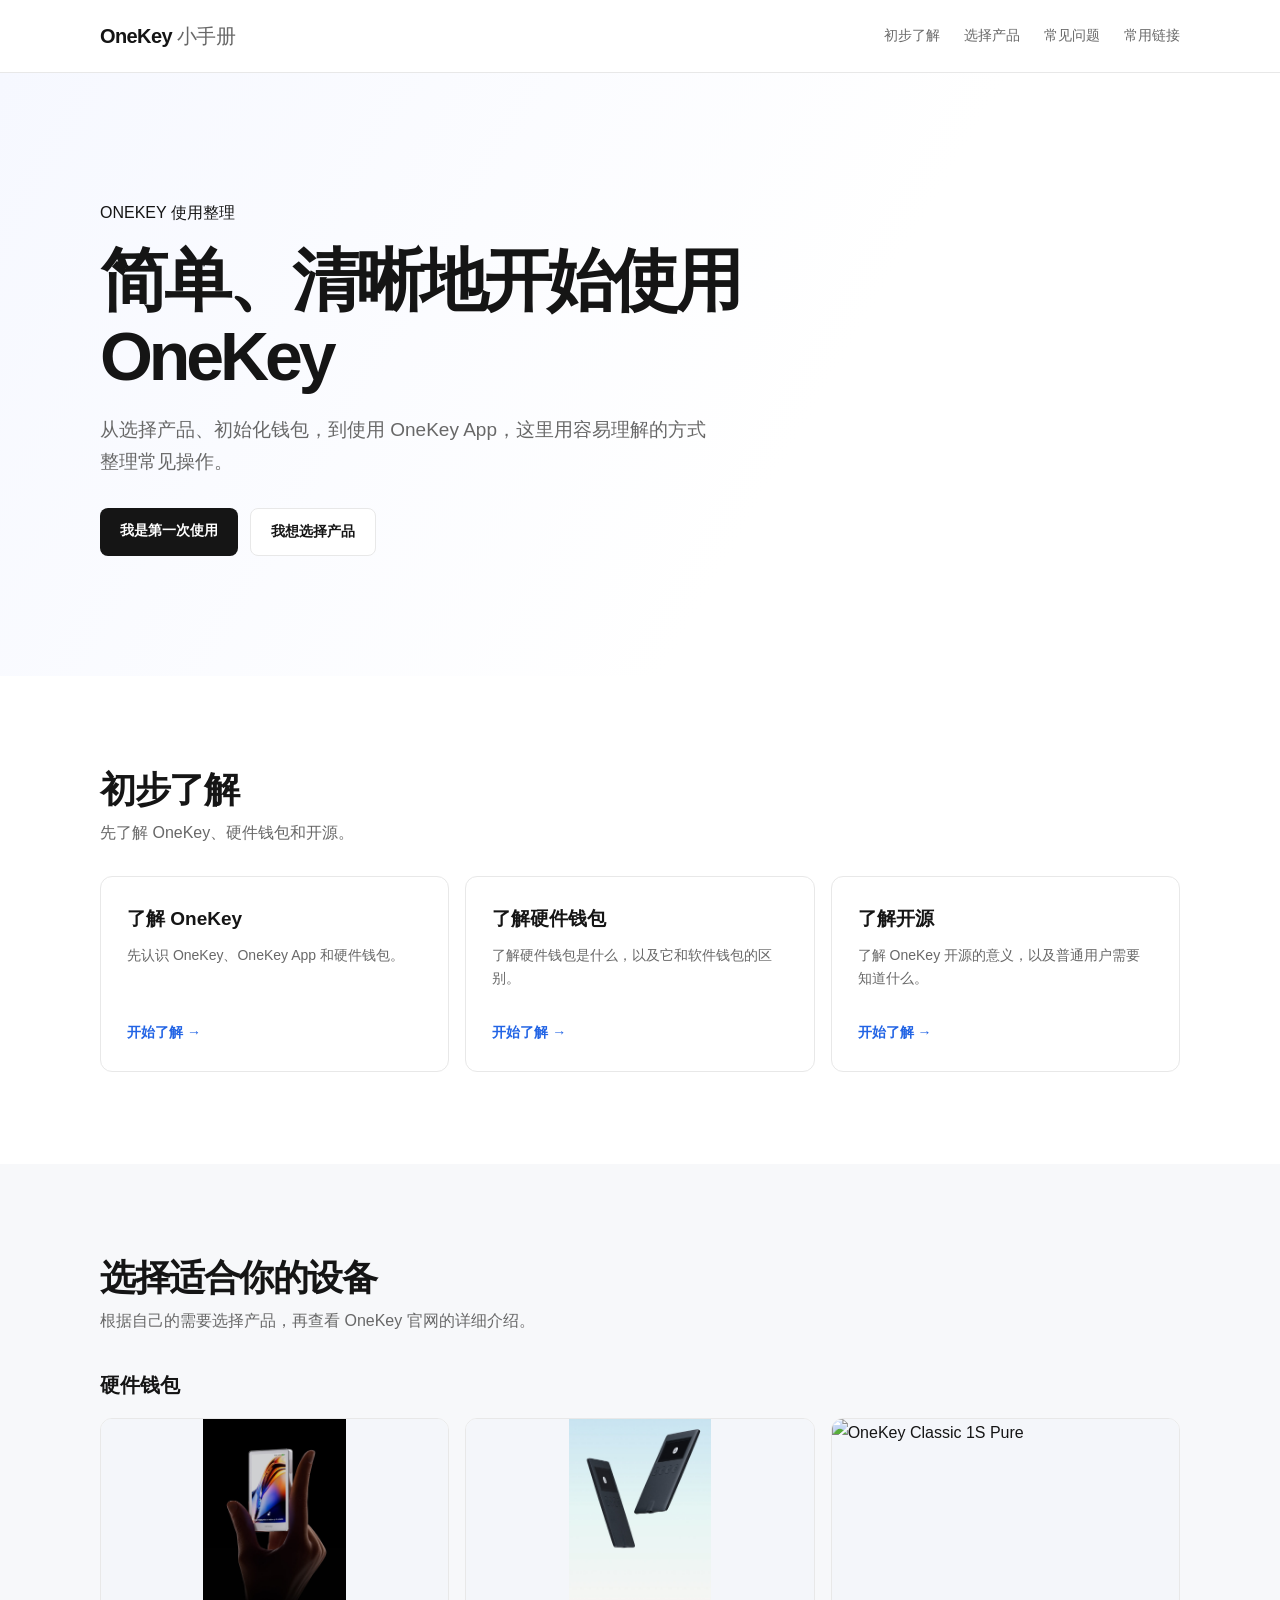
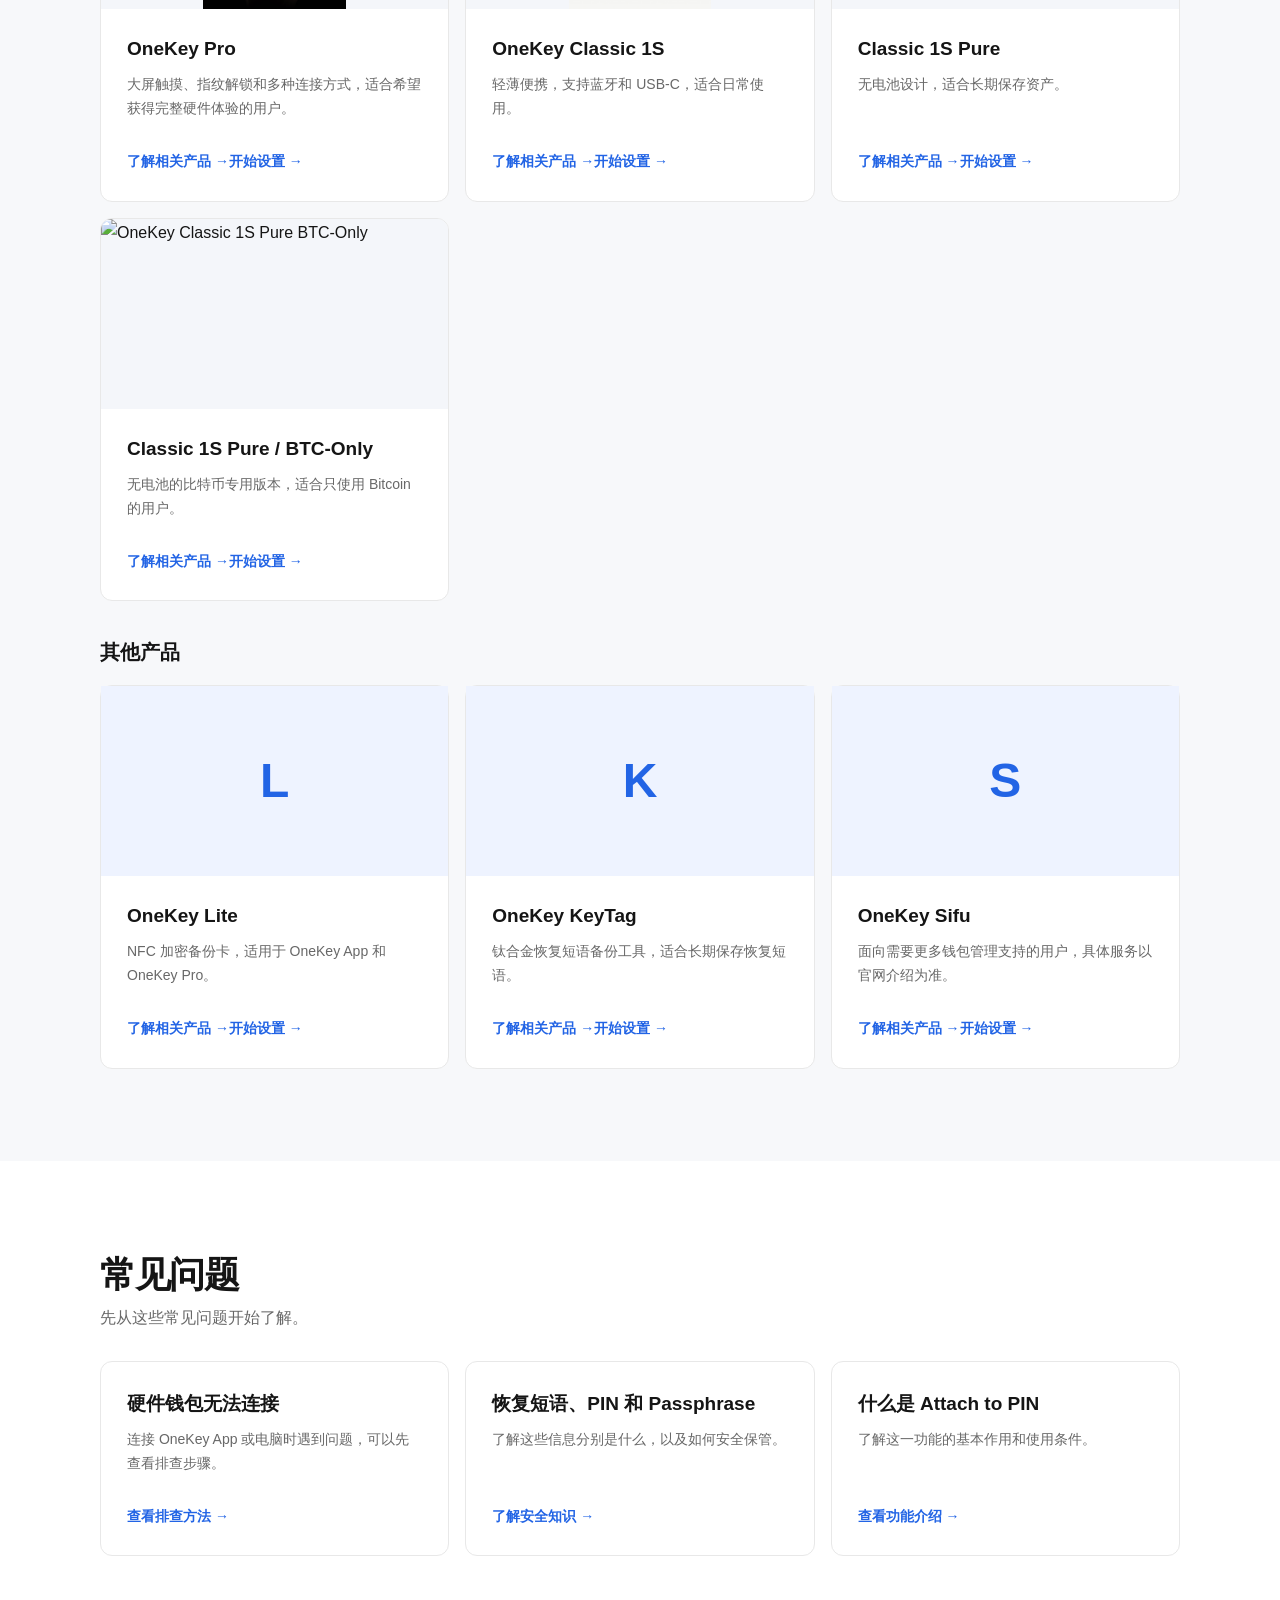
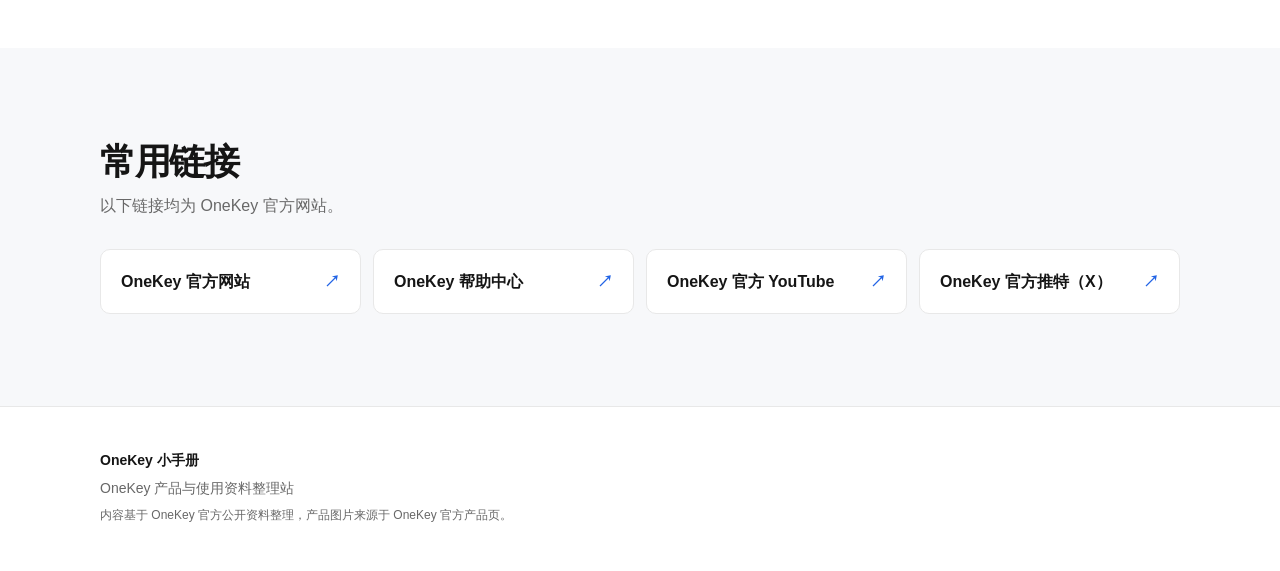
==== commit a5d9c4c3: "调整首页导航与产品分类" ====
--- a/index.html
+++ b/index.html
@@ -12,9 +12,10 @@
     <div class="container nav">
       <a class="brand" href="./">OneKey <span>小手册</span></a>
       <nav aria-label="主导航">
-        <a href="#start">开始使用</a>
+        <a href="#start">初步了解</a>
         <a href="#products">选择产品</a>
-        <a href="#app">OneKey App</a>
+        <a href="#faq">常见问题</a>
+        <a href="#links">常用链接</a>
       </nav>
     </div>
   </header>
@@ -31,7 +32,7 @@
     </section>
 
     <section class="container section" id="start">
-      <div class="section-heading"><p class="eyebrow">第一步</p><h2>开始使用</h2><p>如果你还不了解硬件钱包，可以从这里开始。</p></div>
+      <div class="section-heading"><h2>初步了解</h2><p>先了解 OneKey、硬件钱包和开源。</p></div>
       <div class="card-grid">
         <a class="card" href="guides/01-了解OneKey.html"><h3>了解 OneKey</h3><p>先认识 OneKey、OneKey App 和硬件钱包。</p><span>开始了解 →</span></a>
         <a class="card" href="guides/02-了解硬件钱包.html"><h3>了解硬件钱包</h3><p>了解硬件钱包是什么，以及它和软件钱包的区别。</p><span>开始了解 →</span></a>
@@ -40,22 +41,29 @@
     </section>
 
     <section class="tint section" id="products">
-      <div class="container"><div class="section-heading"><p class="eyebrow">找到适合你的设备</p><h2>选择产品</h2><p>先根据使用习惯选择，再查看详细参数。</p></div>
+      <div class="container"><div class="section-heading"><h2>选择适合你的设备</h2><p>根据自己的需要选择产品，再查看 OneKey 官网的详细介绍。</p></div>
+        <h3 class="subheading">硬件钱包</h3>
         <div class="product-grid product-grid-wide">
           <div class="product product-image"><img src="assets/products/onekey-pro-card.jpg" alt="OneKey Pro"><h3>OneKey Pro</h3><p>大屏触摸、指纹解锁和多种连接方式，适合希望获得完整硬件体验的用户。</p><div class="product-links"><a href="https://onekey.so/products/onekey-pro/" target="_blank" rel="noopener">了解相关产品 →</a><a href="guides/04-开始设置.html">开始设置 →</a></div></div>
           <div class="product product-image"><img src="assets/products/onekey-classic-1s-card.jpg" alt="OneKey Classic 1S"><h3>OneKey Classic 1S</h3><p>轻薄便携，支持蓝牙和 USB-C，适合日常使用。</p><div class="product-links"><a href="https://onekey.so/products/onekey-classic-1s-series/" target="_blank" rel="noopener">了解相关产品 →</a><a href="guides/04-开始设置.html">开始设置 →</a></div></div>
           <div class="product product-image"><img src="https://cdn.shopify.com/s/files/1/0486/8613/7506/files/onekey-classic-pure-preview.png?v=1753413233&amp;width=1200" alt="OneKey Classic 1S Pure"><h3>Classic 1S Pure</h3><p>无电池设计，适合长期保存资产。</p><div class="product-links"><a href="https://onekey.so/products/onekey-classic-1s-series/" target="_blank" rel="noopener">了解相关产品 →</a><a href="guides/04-开始设置.html">开始设置 →</a></div></div>
           <div class="product product-image"><img src="https://cdn.shopify.com/s/files/1/0486/8613/7506/files/1s-pure-btc-preview.webp?v=1770721172&amp;width=1200" alt="OneKey Classic 1S Pure BTC-Only"><h3>Classic 1S Pure / BTC-Only</h3><p>无电池的比特币专用版本，适合只使用 Bitcoin 的用户。</p><div class="product-links"><a href="https://onekey.so/products/onekey-classic-1s-pure-btc-only/" target="_blank" rel="noopener">了解相关产品 →</a><a href="guides/04-开始设置.html">开始设置 →</a></div></div>
+        </div>
+        <h3 class="subheading">其他产品</h3>
+        <div class="product-grid product-grid-wide">
           <div class="product"><div class="product-placeholder">L</div><h3>OneKey Lite</h3><p>NFC 加密备份卡，适用于 OneKey App 和 OneKey Pro。</p><div class="product-links"><a href="https://onekey.so/products/onekey-lite/" target="_blank" rel="noopener">了解相关产品 →</a><a href="guides/04-开始设置.html">开始设置 →</a></div></div>
           <div class="product"><div class="product-placeholder">K</div><h3>OneKey KeyTag</h3><p>钛合金恢复短语备份工具，适合长期保存恢复短语。</p><div class="product-links"><a href="https://onekey.so/products/onekey-keytag/" target="_blank" rel="noopener">了解相关产品 →</a><a href="guides/04-开始设置.html">开始设置 →</a></div></div>
+          <div class="product"><div class="product-placeholder">S</div><h3>OneKey Sifu</h3><p>面向需要更多钱包管理支持的用户，具体服务以官网介绍为准。</p><div class="product-links"><a href="https://onekey.so/products/onekey-sifu/" target="_blank" rel="noopener">了解相关产品 →</a><a href="guides/04-开始设置.html">开始设置 →</a></div></div>
         </div>
       </div>
     </section>
 
-    <section class="container section" id="app">
-      <div class="section-heading"><p class="eyebrow">日常操作</p><h2>OneKey App</h2><p>按照你想完成的事情查找教程。</p></div>
-      <div class="task-list"><a href="guides/01-onekey是什么.html">查看资产</a><a href="guides/03-第一次使用硬件钱包.html">收款</a><a href="guides/03-第一次使用硬件钱包.html">转账</a><a href="guides/01-onekey是什么.html">添加网络和代币</a><a href="guides/01-onekey是什么.html">连接 dApp</a><a href="guides/01-onekey是什么.html">查看交易记录</a></div>
+    <section class="container section" id="faq">
+      <div class="section-heading"><h2>常见问题</h2><p>先从这些常见问题开始了解。</p></div>
+      <div class="card-grid"><a class="card" href="guides/06-硬件钱包无法连接.html"><h3>硬件钱包无法连接</h3><p>连接 OneKey App 或电脑时遇到问题，可以先查看排查步骤。</p><span>查看排查方法 →</span></a><a class="card" href="guides/04-恢复短语-pin-passphrase.html"><h3>恢复短语、PIN 和 Passphrase</h3><p>了解这些信息分别是什么，以及如何安全保管。</p><span>了解安全知识 →</span></a><a class="card" href="guides/08-attach-to-pin.html"><h3>什么是 Attach to PIN</h3><p>了解这一功能的基本作用和使用条件。</p><span>查看功能介绍 →</span></a></div>
     </section>
+
+    <section class="tint section" id="links"><div class="container"><div class="section-heading"><h2>常用链接</h2><p>以下链接均为 OneKey 官方网站。</p></div><div class="link-list"><a href="https://onekey.so/" target="_blank" rel="noopener">OneKey 官方网站 <span>↗</span></a><a href="https://help.onekey.so/" target="_blank" rel="noopener">OneKey 帮助中心 <span>↗</span></a><a href="https://www.youtube.com/@onekeyhq" target="_blank" rel="noopener">OneKey 官方 YouTube <span>↗</span></a><a href="https://x.com/OneKeyCN" target="_blank" rel="noopener">OneKey 官方推特（X） <span>↗</span></a></div></div></section>
 
 
   </main>
--- a/styles.css
+++ b/styles.css
@@ -1 +1 @@
-:root{--ink:#151515;--muted:#686868;--line:#e8e8e8;--tint:#f7f8fa;--accent:#2264e5;--max:1080px}*{box-sizing:border-box}html{scroll-behavior:smooth}body{margin:0;color:var(--ink);font-family:-apple-system,BlinkMacSystemFont,"Segoe UI","PingFang SC","Microsoft YaHei",sans-serif;line-height:1.7;background:#fff}a{color:inherit;text-decoration:none}.container{width:min(var(--max),calc(100% - 40px));margin:auto}.article{max-width:780px;padding:80px 20px 100px}.article h1{font-size:clamp(34px,5vw,52px);line-height:1.2;letter-spacing:-.05em;margin:0 0 42px}.article-body h2{font-size:26px;line-height:1.3;margin:42px 0 12px}.article-body h3{font-size:19px;margin:28px 0 8px}.article-body p,.article-body li{font-size:16px}.article-body ul,.article-body ol{padding-left:24px}.article-source{margin-top:48px;padding:18px;border:1px solid var(--line);border-radius:8px;color:var(--muted);font-size:13px}.back,.back-link{color:var(--accent);font-size:14px}.back-link{display:inline-block;margin-top:20px}.nav{height:72px;display:flex;align-items:center;justify-content:space-between}.site-header{border-bottom:1px solid var(--line);background:#fff}.brand{font-size:20px;font-weight:750;letter-spacing:-.03em}.brand span{font-weight:500;color:var(--muted)}nav{display:flex;gap:24px;font-size:14px;color:var(--muted)}nav a:hover,.card span,.product a{color:var(--accent)}.hero{background:linear-gradient(120deg,#f6f8ff,#fff 62%);padding:110px 0 120px}.hero-inner{max-width:1080px}.hero-grid{display:grid;grid-template-columns:1.05fr .95fr;align-items:center;gap:48px}.hero-visual{display:flex;justify-content:center;align-items:center;min-height:300px;border-radius:18px;background:#eef2fa;overflow:hidden}.hero-visual img{display:block;width:100%;height:auto;object-fit:contain}.hero h1{max-width:720px;margin:0 0 18px;font-size:clamp(38px,6vw,68px);line-height:1.12;letter-spacing:-.06em}.lead{max-width:620px;color:var(--muted);font-size:19px}.hero-actions{display:flex;gap:12px;margin-top:30px}.button{padding:11px 20px;border-radius:8px;font-size:14px;font-weight:650}.primary{background:var(--ink);color:white}.secondary{border:1px solid var(--line);background:white}.section{padding:92px 0}.section-heading{margin-bottom:30px}.section-heading h2{margin:0 0 8px;font-size:36px;line-height:1.2;letter-spacing:-.04em}.section-heading p:last-child{margin:0;color:var(--muted)}.card-grid,.product-grid{display:grid;grid-template-columns:repeat(3,1fr);gap:16px}.product-grid-wide{grid-template-columns:repeat(3,1fr)}.card,.product{border:1px solid var(--line);border-radius:12px;padding:26px;background:#fff;transition:transform .2s,box-shadow .2s}.card:hover,.product:hover{transform:translateY(-3px);box-shadow:0 10px 30px #0000000d}.card h3,.product h3{margin:0 0 8px;font-size:19px}.card p,.product p{min-height:54px;margin:0 0 20px;color:var(--muted);font-size:14px}.card span,.product a{font-size:14px;font-weight:650}.tint{background:var(--tint)}.product-icon{display:grid;place-items:center;width:46px;height:46px;margin-bottom:22px;border-radius:12px;background:#eef3ff;color:var(--accent);font-weight:800}.product-image{overflow:hidden}.product-image>img{display:block;width:calc(100% + 52px);height:190px;margin:-26px -26px 24px;object-fit:contain;background:#f4f6fa}.product-placeholder{display:grid;place-items:center;width:100%;height:190px;margin:-26px -26px 24px;padding:26px;width:calc(100% + 52px);background:#eef3ff;color:var(--accent);font-size:48px;font-weight:800}.product-links{display:flex;flex-wrap:wrap;gap:14px 20px}.task-list{display:grid;grid-template-columns:repeat(3,1fr);border-top:1px solid var(--line)}.task-list a{padding:18px 4px;border-bottom:1px solid var(--line);font-weight:600}.task-list a:after{content:"→";float:right;color:var(--accent)}.narrow{max-width:760px}.notice{padding:22px 24px;border-left:3px solid var(--accent);background:white}.notice p{margin:6px 0 0;color:var(--muted);font-size:14px}.site-footer{padding:42px 0;border-top:1px solid var(--line);font-size:14px}.site-footer p{margin:4px 0;color:var(--muted)}.muted{font-size:12px}@media(max-width:700px){.container{width:min(var(--max),calc(100% - 28px))}.nav{height:auto;padding:18px 0;align-items:flex-start;gap:16px}nav{display:none}.hero{padding:76px 0 84px}.hero-grid{grid-template-columns:1fr;gap:30px}.hero-visual{min-height:200px}.hero h1{font-size:42px}.lead{font-size:17px}.section{padding:64px 0}.card-grid,.product-grid,.product-grid-wide{grid-template-columns:1fr}.task-list{grid-template-columns:1fr}.card p,.product p{min-height:0}}
+:root{--ink:#151515;--muted:#686868;--line:#e8e8e8;--tint:#f7f8fa;--accent:#2264e5;--max:1080px}*{box-sizing:border-box}html{scroll-behavior:smooth}body{margin:0;color:var(--ink);font-family:-apple-system,BlinkMacSystemFont,"Segoe UI","PingFang SC","Microsoft YaHei",sans-serif;line-height:1.7;background:#fff}a{color:inherit;text-decoration:none}.container{width:min(var(--max),calc(100% - 40px));margin:auto}.article{max-width:780px;padding:80px 20px 100px}.article h1{font-size:clamp(34px,5vw,52px);line-height:1.2;letter-spacing:-.05em;margin:0 0 42px}.article-body h2{font-size:26px;line-height:1.3;margin:42px 0 12px}.article-body h3{font-size:19px;margin:28px 0 8px}.article-body p,.article-body li{font-size:16px}.article-body ul,.article-body ol{padding-left:24px}.article-source{margin-top:48px;padding:18px;border:1px solid var(--line);border-radius:8px;color:var(--muted);font-size:13px}.back,.back-link{color:var(--accent);font-size:14px}.back-link{display:inline-block;margin-top:20px}.nav{height:72px;display:flex;align-items:center;justify-content:space-between}.site-header{border-bottom:1px solid var(--line);background:#fff}.brand{font-size:20px;font-weight:750;letter-spacing:-.03em}.brand span{font-weight:500;color:var(--muted)}nav{display:flex;gap:24px;font-size:14px;color:var(--muted)}nav a:hover,.card span,.product a{color:var(--accent)}.hero{background:linear-gradient(120deg,#f6f8ff,#fff 62%);padding:110px 0 120px}.hero-inner{max-width:1080px}.hero-grid{display:grid;grid-template-columns:1.05fr .95fr;align-items:center;gap:48px}.hero-visual{display:flex;justify-content:center;align-items:center;min-height:300px;border-radius:18px;background:#eef2fa;overflow:hidden}.hero-visual img{display:block;width:100%;height:auto;object-fit:contain}.hero h1{max-width:720px;margin:0 0 18px;font-size:clamp(38px,6vw,68px);line-height:1.12;letter-spacing:-.06em}.lead{max-width:620px;color:var(--muted);font-size:19px}.hero-actions{display:flex;gap:12px;margin-top:30px}.button{padding:11px 20px;border-radius:8px;font-size:14px;font-weight:650}.primary{background:var(--ink);color:white}.secondary{border:1px solid var(--line);background:white}.section{padding:92px 0}.section-heading{margin-bottom:30px}.section-heading h2{margin:0 0 8px;font-size:36px;line-height:1.2;letter-spacing:-.04em}.section-heading p:last-child{margin:0;color:var(--muted)}.card-grid,.product-grid{display:grid;grid-template-columns:repeat(3,1fr);gap:16px}.product-grid-wide{grid-template-columns:repeat(3,1fr)}.card,.product{border:1px solid var(--line);border-radius:12px;padding:26px;background:#fff;transition:transform .2s,box-shadow .2s}.card:hover,.product:hover{transform:translateY(-3px);box-shadow:0 10px 30px #0000000d}.card h3,.product h3{margin:0 0 8px;font-size:19px}.card p,.product p{min-height:54px;margin:0 0 20px;color:var(--muted);font-size:14px}.card span,.product a{font-size:14px;font-weight:650}.tint{background:var(--tint)}.product-icon{display:grid;place-items:center;width:46px;height:46px;margin-bottom:22px;border-radius:12px;background:#eef3ff;color:var(--accent);font-weight:800}.product-image{overflow:hidden}.product-image>img{display:block;width:calc(100% + 52px);height:190px;margin:-26px -26px 24px;object-fit:contain;background:#f4f6fa}.product-placeholder{display:grid;place-items:center;width:100%;height:190px;margin:-26px -26px 24px;padding:26px;width:calc(100% + 52px);background:#eef3ff;color:var(--accent);font-size:48px;font-weight:800}.subheading{margin:34px 0 16px;font-size:20px}.link-list{display:grid;grid-template-columns:repeat(4,1fr);gap:12px}.link-list a{display:flex;justify-content:space-between;padding:18px 20px;border:1px solid var(--line);border-radius:10px;background:#fff;font-weight:650}.link-list span{color:var(--accent)}.subheading{margin:34px 0 16px;font-size:20px}.link-list{display:grid;grid-template-columns:repeat(4,1fr);gap:12px}.link-list a{display:flex;justify-content:space-between;padding:18px 20px;border:1px solid var(--line);border-radius:10px;background:#fff;font-weight:650}.link-list span{color:var(--accent)}.task-list{display:grid;grid-template-columns:repeat(3,1fr);border-top:1px solid var(--line)}.task-list a{padding:18px 4px;border-bottom:1px solid var(--line);font-weight:600}.task-list a:after{content:"→";float:right;color:var(--accent)}.narrow{max-width:760px}.notice{padding:22px 24px;border-left:3px solid var(--accent);background:white}.notice p{margin:6px 0 0;color:var(--muted);font-size:14px}.site-footer{padding:42px 0;border-top:1px solid var(--line);font-size:14px}.site-footer p{margin:4px 0;color:var(--muted)}.muted{font-size:12px}@media(max-width:700px){.container{width:min(var(--max),calc(100% - 28px))}.nav{height:auto;padding:18px 0;align-items:flex-start;gap:16px}nav{display:none}.hero{padding:76px 0 84px}.hero-grid{grid-template-columns:1fr;gap:30px}.hero-visual{min-height:200px}.hero h1{font-size:42px}.lead{font-size:17px}.section{padding:64px 0}.card-grid,.product-grid,.product-grid-wide{grid-template-columns:1fr}.task-list{grid-template-columns:1fr}.link-list{grid-template-columns:1fr}.card p,.product p{min-height:0}}
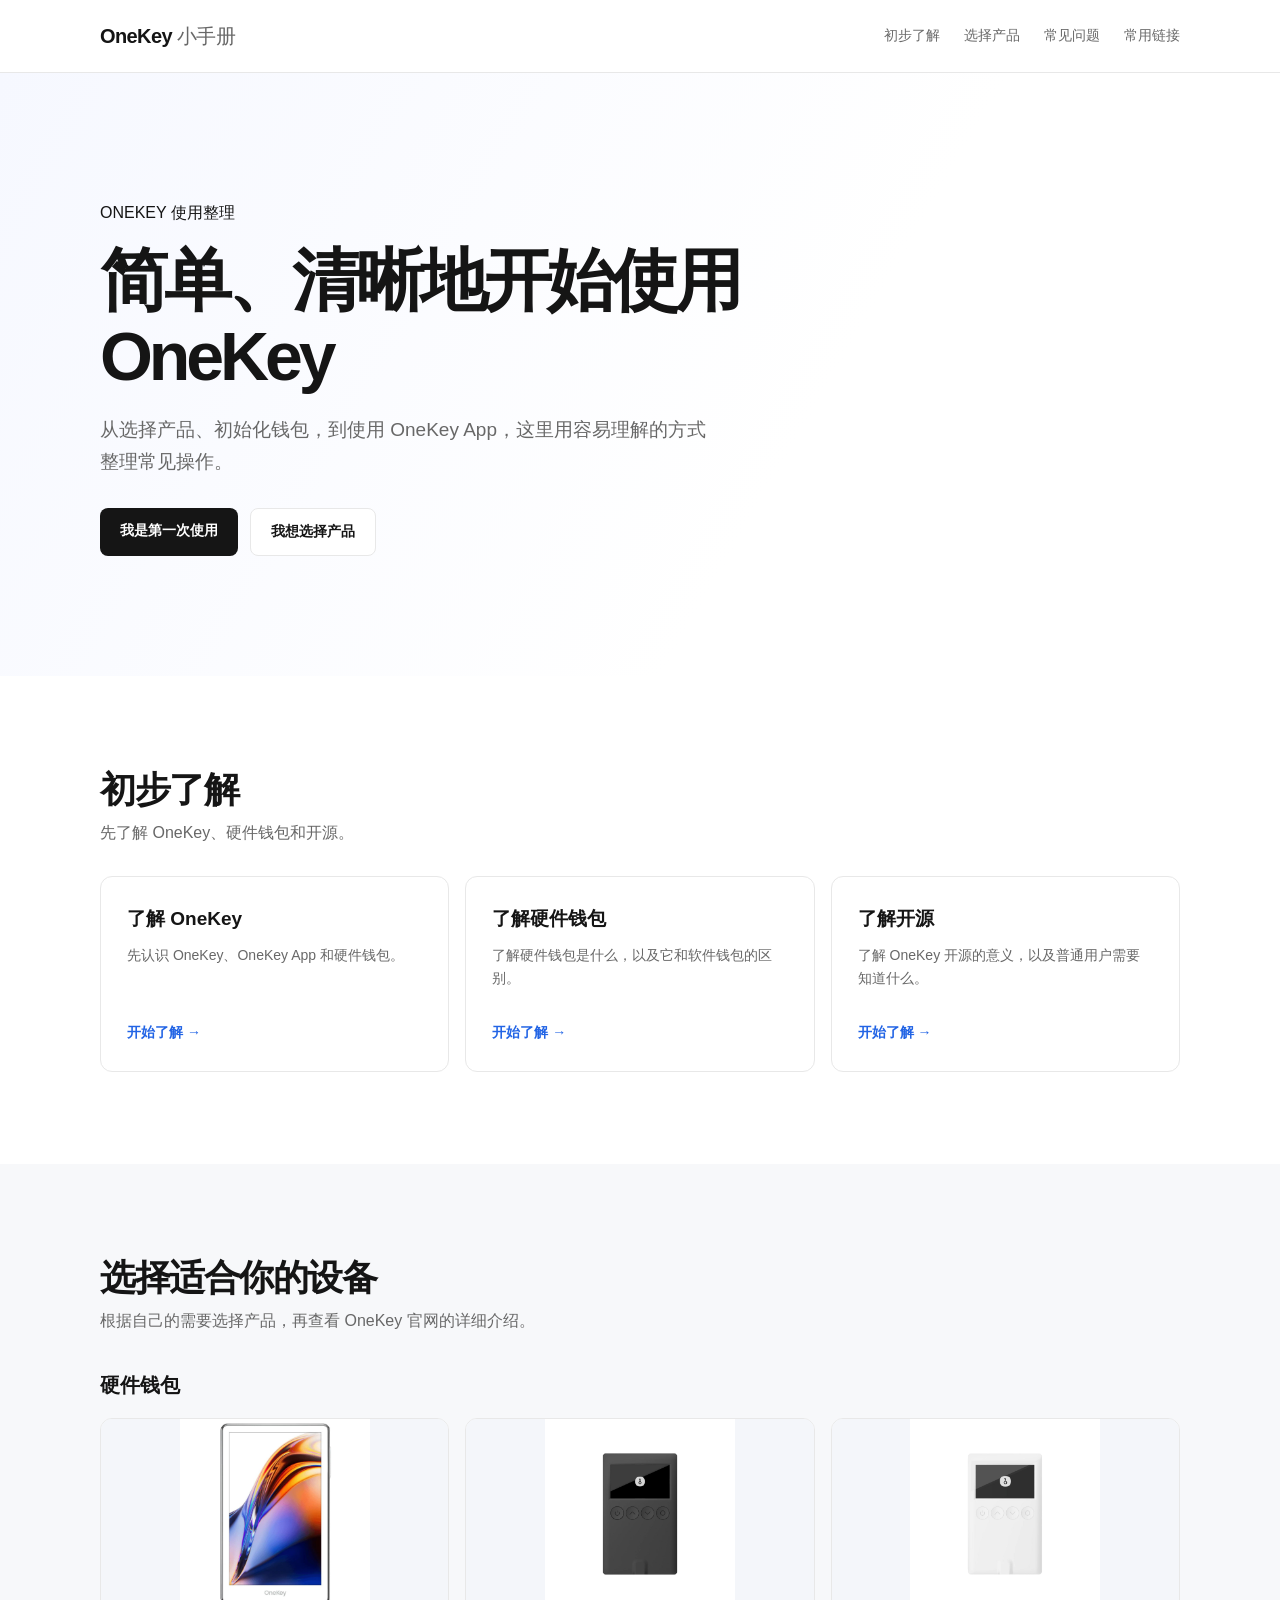
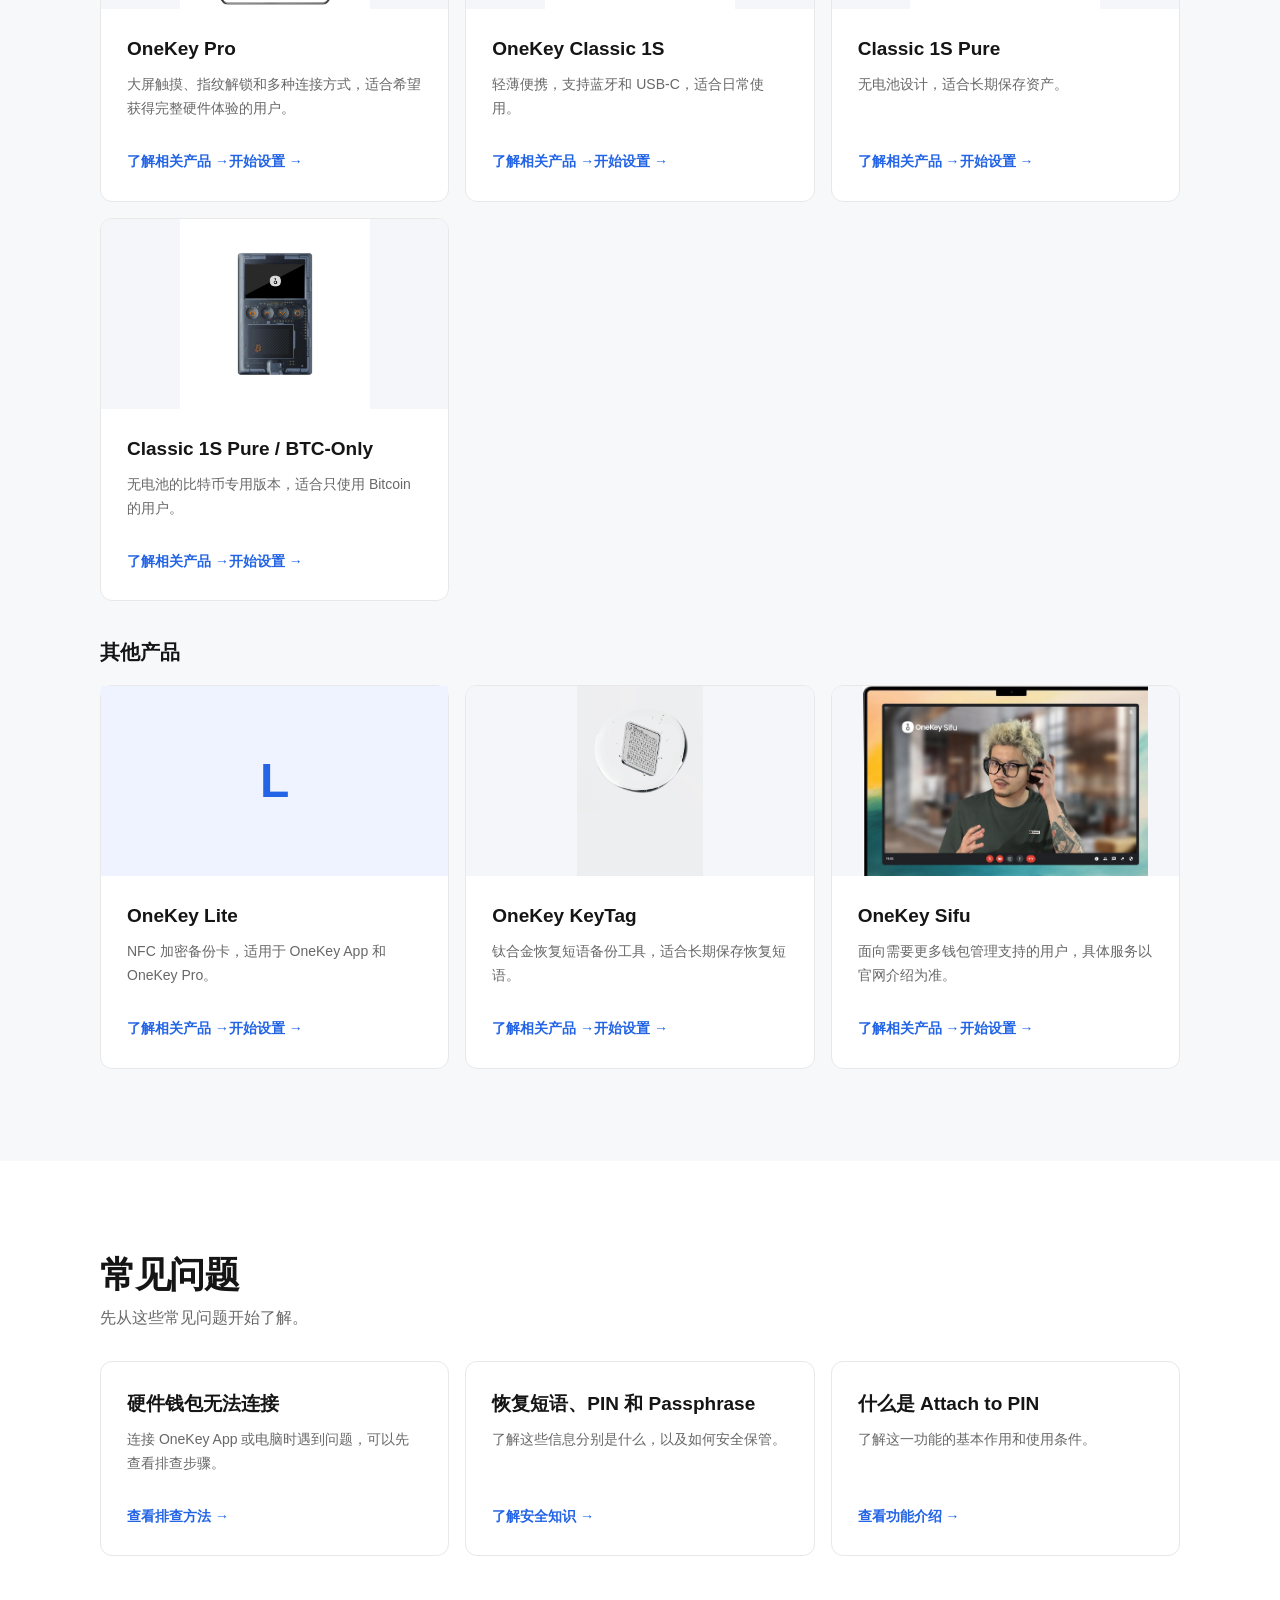
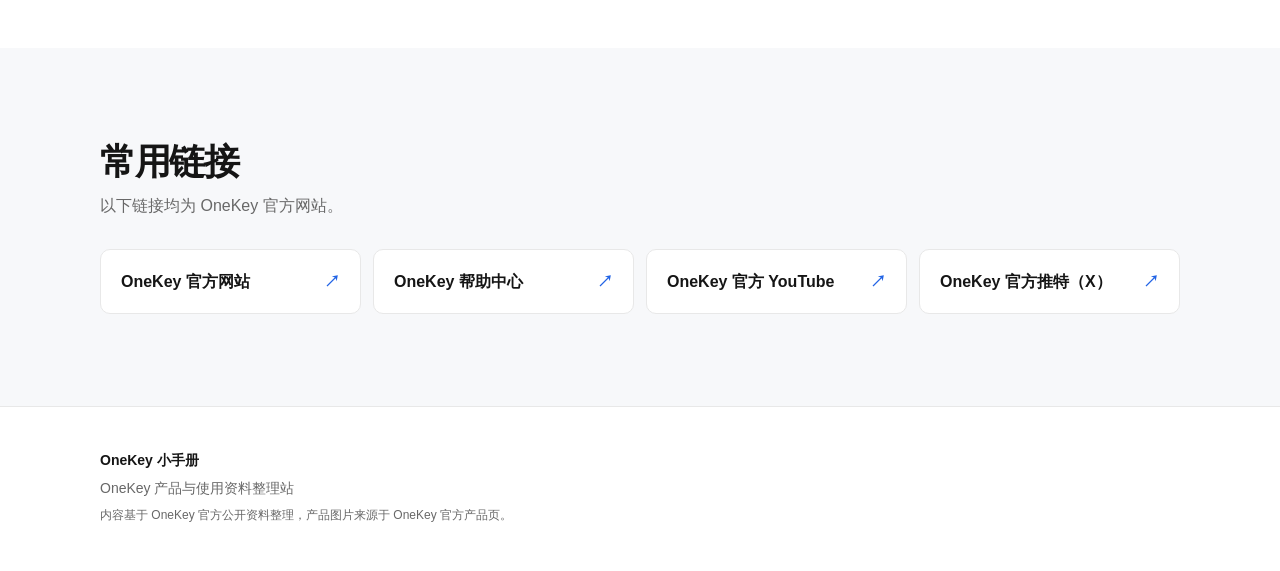
==== commit b1916d78: "替换首页产品图片" ====
--- a/index.html
+++ b/index.html
@@ -44,16 +44,16 @@
       <div class="container"><div class="section-heading"><h2>选择适合你的设备</h2><p>根据自己的需要选择产品，再查看 OneKey 官网的详细介绍。</p></div>
         <h3 class="subheading">硬件钱包</h3>
         <div class="product-grid product-grid-wide">
-          <div class="product product-image"><img src="assets/products/onekey-pro-card.jpg" alt="OneKey Pro"><h3>OneKey Pro</h3><p>大屏触摸、指纹解锁和多种连接方式，适合希望获得完整硬件体验的用户。</p><div class="product-links"><a href="https://onekey.so/products/onekey-pro/" target="_blank" rel="noopener">了解相关产品 →</a><a href="guides/04-开始设置.html">开始设置 →</a></div></div>
-          <div class="product product-image"><img src="assets/products/onekey-classic-1s-card.jpg" alt="OneKey Classic 1S"><h3>OneKey Classic 1S</h3><p>轻薄便携，支持蓝牙和 USB-C，适合日常使用。</p><div class="product-links"><a href="https://onekey.so/products/onekey-classic-1s-series/" target="_blank" rel="noopener">了解相关产品 →</a><a href="guides/04-开始设置.html">开始设置 →</a></div></div>
-          <div class="product product-image"><img src="https://cdn.shopify.com/s/files/1/0486/8613/7506/files/onekey-classic-pure-preview.png?v=1753413233&amp;width=1200" alt="OneKey Classic 1S Pure"><h3>Classic 1S Pure</h3><p>无电池设计，适合长期保存资产。</p><div class="product-links"><a href="https://onekey.so/products/onekey-classic-1s-series/" target="_blank" rel="noopener">了解相关产品 →</a><a href="guides/04-开始设置.html">开始设置 →</a></div></div>
-          <div class="product product-image"><img src="https://cdn.shopify.com/s/files/1/0486/8613/7506/files/1s-pure-btc-preview.webp?v=1770721172&amp;width=1200" alt="OneKey Classic 1S Pure BTC-Only"><h3>Classic 1S Pure / BTC-Only</h3><p>无电池的比特币专用版本，适合只使用 Bitcoin 的用户。</p><div class="product-links"><a href="https://onekey.so/products/onekey-classic-1s-pure-btc-only/" target="_blank" rel="noopener">了解相关产品 →</a><a href="guides/04-开始设置.html">开始设置 →</a></div></div>
+          <div class="product product-image"><img src="assets/products/onekey-pro-user.jpg" alt="OneKey Pro"><h3>OneKey Pro</h3><p>大屏触摸、指纹解锁和多种连接方式，适合希望获得完整硬件体验的用户。</p><div class="product-links"><a href="https://onekey.so/products/onekey-pro/" target="_blank" rel="noopener">了解相关产品 →</a><a href="guides/04-开始设置.html">开始设置 →</a></div></div>
+          <div class="product product-image"><img src="assets/products/classic-1s-user.jpg" alt="OneKey Classic 1S"><h3>OneKey Classic 1S</h3><p>轻薄便携，支持蓝牙和 USB-C，适合日常使用。</p><div class="product-links"><a href="https://onekey.so/products/onekey-classic-1s-series/" target="_blank" rel="noopener">了解相关产品 →</a><a href="guides/04-开始设置.html">开始设置 →</a></div></div>
+          <div class="product product-image"><img src="assets/products/classic-1s-pure-user.jpg" alt="OneKey Classic 1S Pure"><h3>Classic 1S Pure</h3><p>无电池设计，适合长期保存资产。</p><div class="product-links"><a href="https://onekey.so/products/onekey-classic-1s-series/" target="_blank" rel="noopener">了解相关产品 →</a><a href="guides/04-开始设置.html">开始设置 →</a></div></div>
+          <div class="product product-image"><img src="assets/products/classic-1s-btc-user.jpg" alt="OneKey Classic 1S Pure BTC-Only"><h3>Classic 1S Pure / BTC-Only</h3><p>无电池的比特币专用版本，适合只使用 Bitcoin 的用户。</p><div class="product-links"><a href="https://onekey.so/products/onekey-classic-1s-pure-btc-only/" target="_blank" rel="noopener">了解相关产品 →</a><a href="guides/04-开始设置.html">开始设置 →</a></div></div>
         </div>
         <h3 class="subheading">其他产品</h3>
         <div class="product-grid product-grid-wide">
           <div class="product"><div class="product-placeholder">L</div><h3>OneKey Lite</h3><p>NFC 加密备份卡，适用于 OneKey App 和 OneKey Pro。</p><div class="product-links"><a href="https://onekey.so/products/onekey-lite/" target="_blank" rel="noopener">了解相关产品 →</a><a href="guides/04-开始设置.html">开始设置 →</a></div></div>
-          <div class="product"><div class="product-placeholder">K</div><h3>OneKey KeyTag</h3><p>钛合金恢复短语备份工具，适合长期保存恢复短语。</p><div class="product-links"><a href="https://onekey.so/products/onekey-keytag/" target="_blank" rel="noopener">了解相关产品 →</a><a href="guides/04-开始设置.html">开始设置 →</a></div></div>
-          <div class="product"><div class="product-placeholder">S</div><h3>OneKey Sifu</h3><p>面向需要更多钱包管理支持的用户，具体服务以官网介绍为准。</p><div class="product-links"><a href="https://onekey.so/products/onekey-sifu/" target="_blank" rel="noopener">了解相关产品 →</a><a href="guides/04-开始设置.html">开始设置 →</a></div></div>
+          <div class="product product-image"><img src="assets/products/onekey-keytag-user.jpg" alt="OneKey KeyTag"><h3>OneKey KeyTag</h3><p>钛合金恢复短语备份工具，适合长期保存恢复短语。</p><div class="product-links"><a href="https://onekey.so/products/onekey-keytag/" target="_blank" rel="noopener">了解相关产品 →</a><a href="guides/04-开始设置.html">开始设置 →</a></div></div>
+          <div class="product product-image"><img src="assets/products/onekey-sifu-user.jpg" alt="OneKey Sifu"><h3>OneKey Sifu</h3><p>面向需要更多钱包管理支持的用户，具体服务以官网介绍为准。</p><div class="product-links"><a href="https://onekey.so/products/onekey-sifu/" target="_blank" rel="noopener">了解相关产品 →</a><a href="guides/04-开始设置.html">开始设置 →</a></div></div>
         </div>
       </div>
     </section>
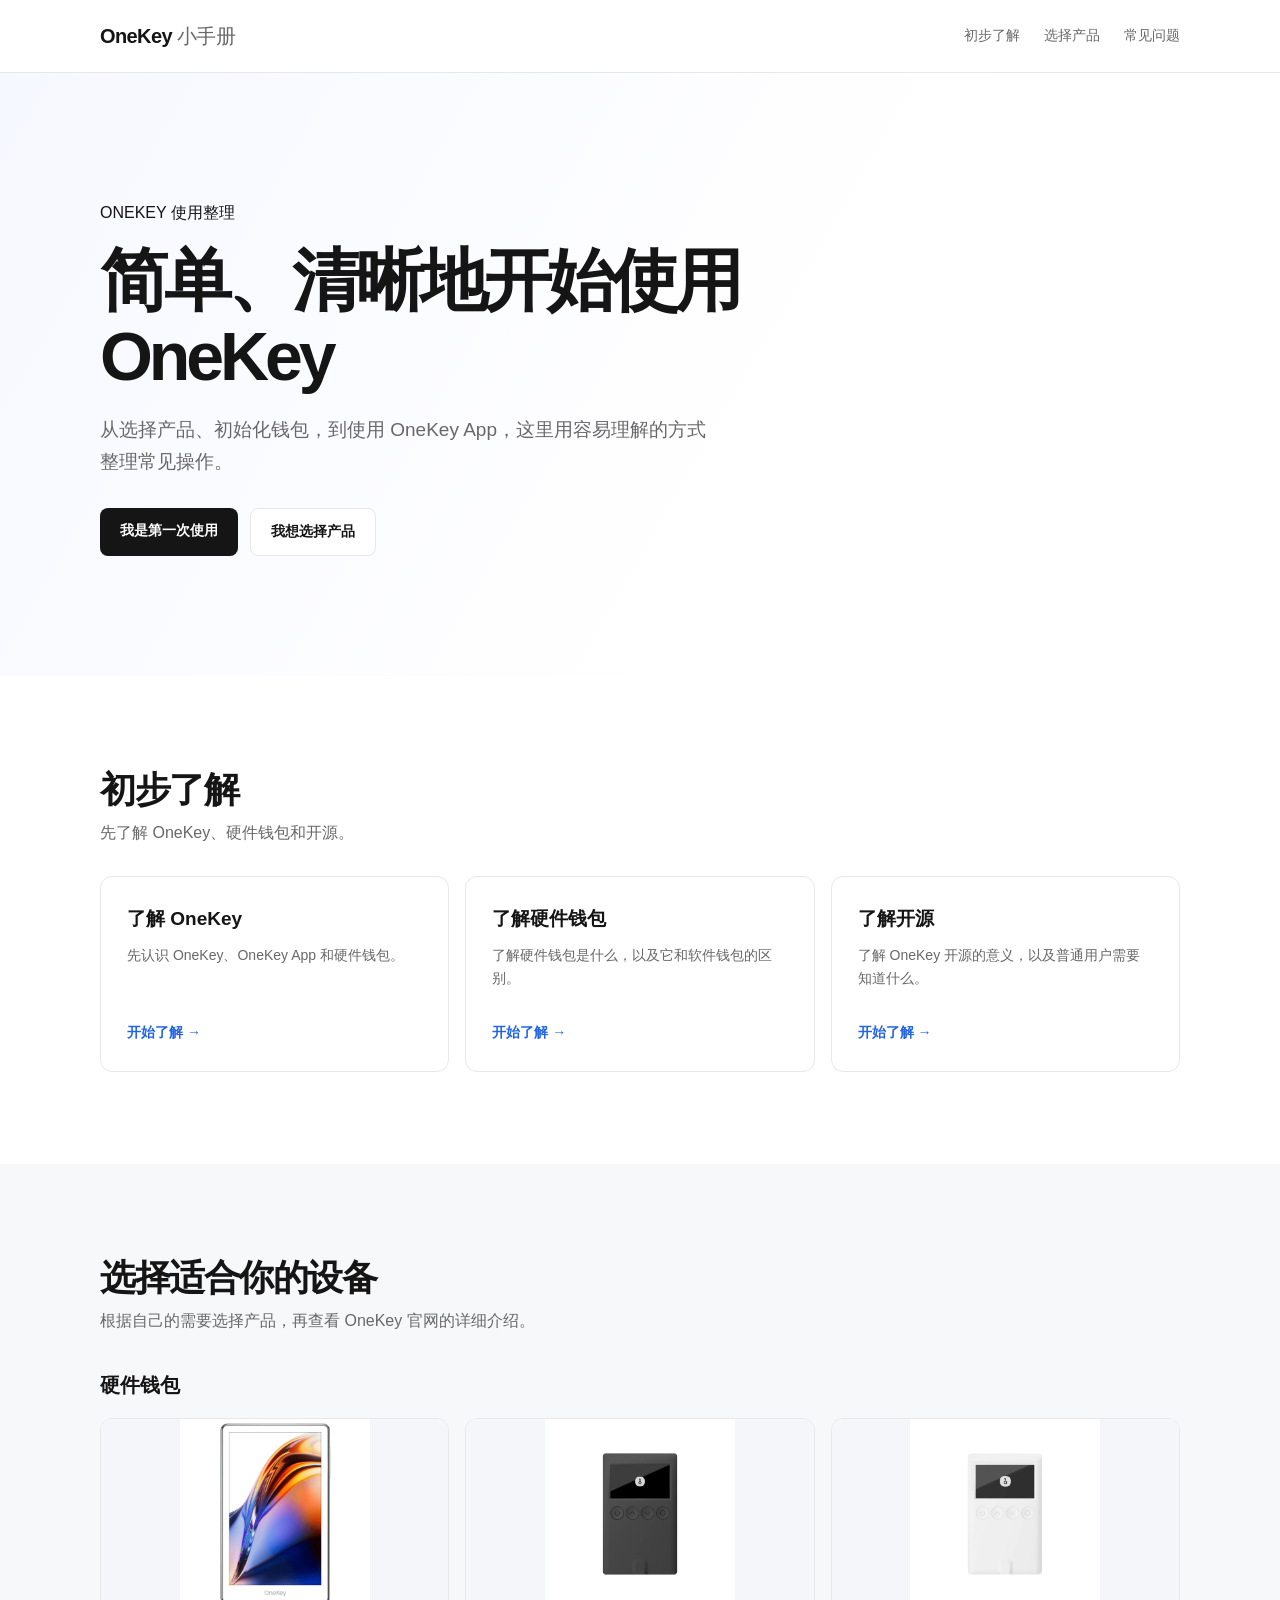
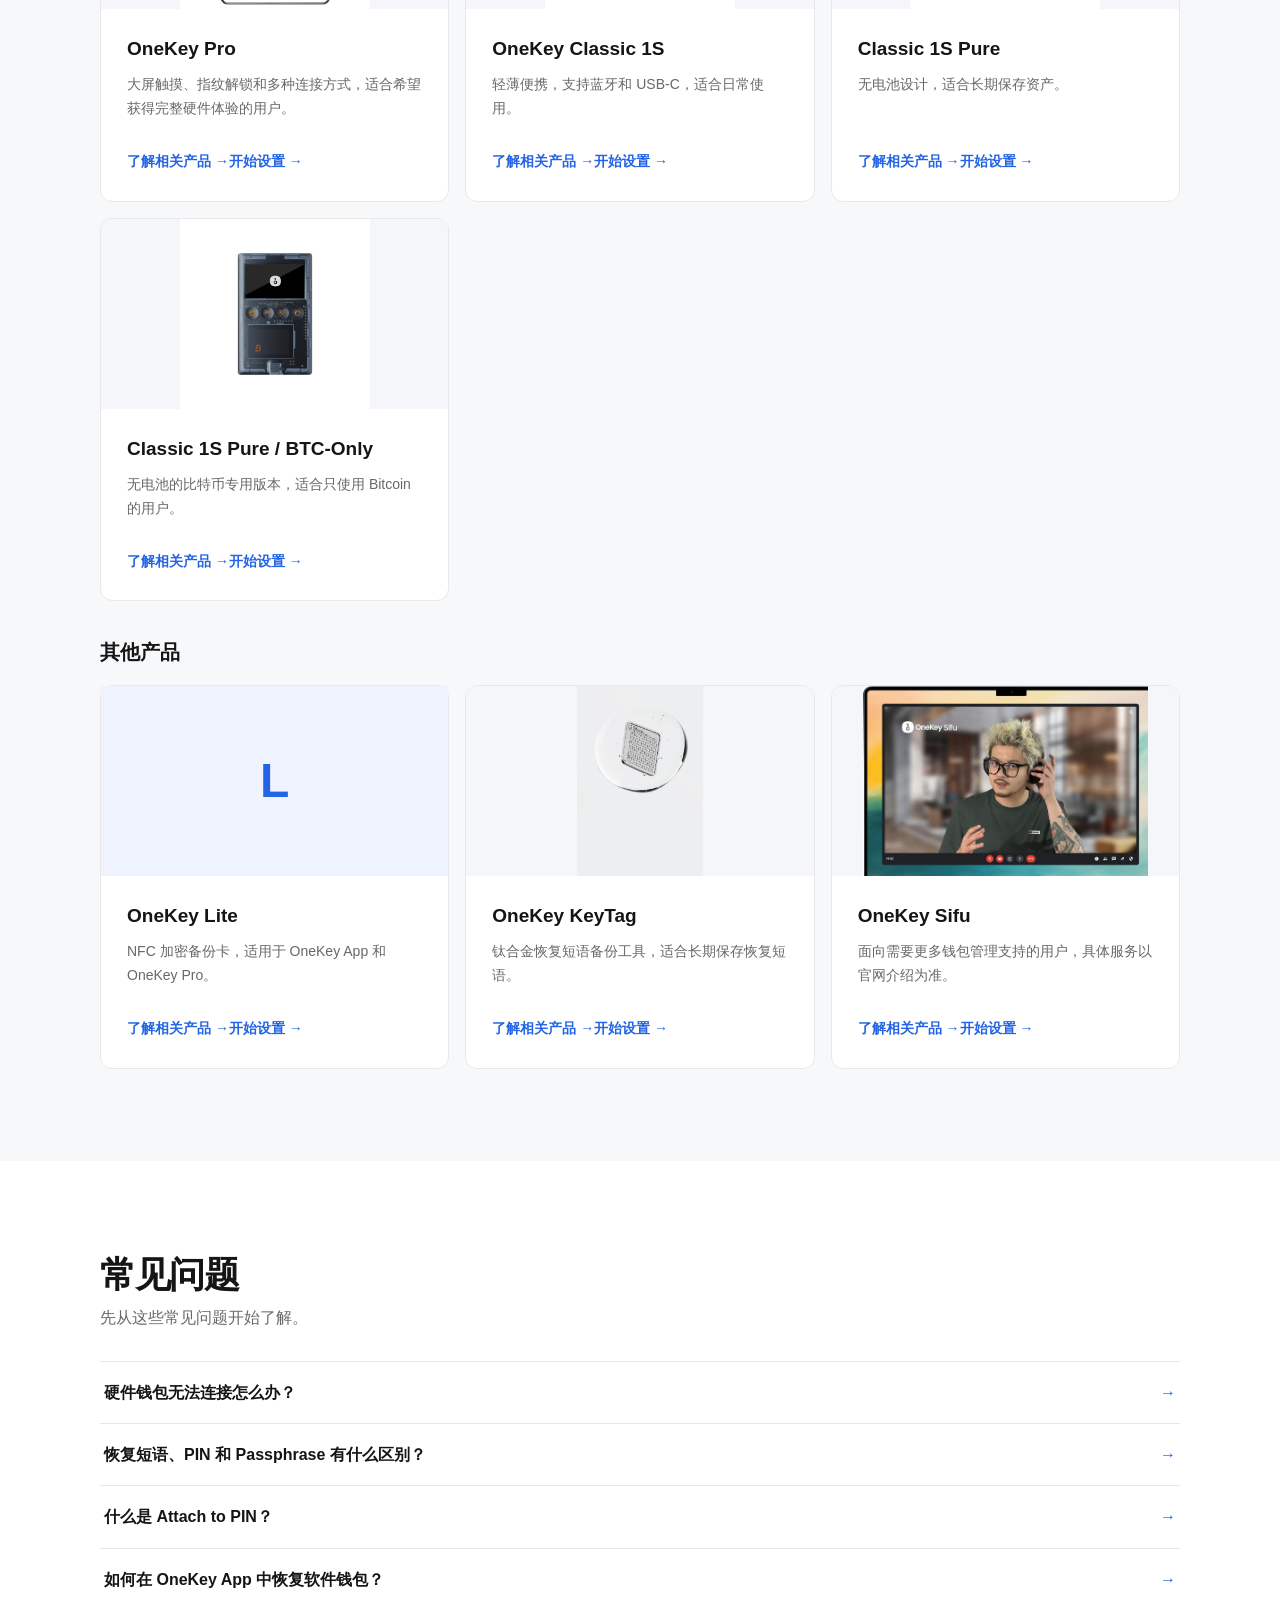
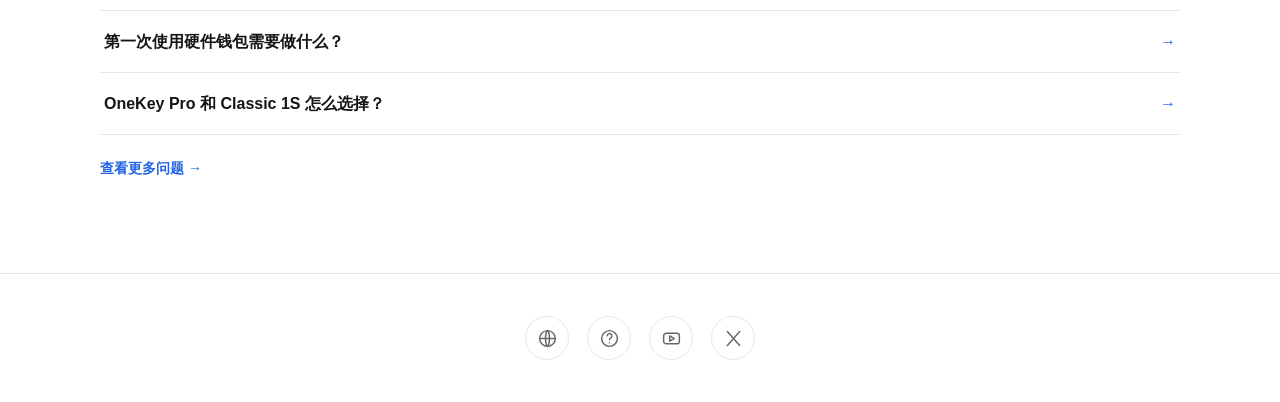
==== commit 184dcf7c: "优化常见问题列表与页脚链接" ====
--- a/index.html
+++ b/index.html
@@ -15,7 +15,6 @@
         <a href="#start">初步了解</a>
         <a href="#products">选择产品</a>
         <a href="#faq">常见问题</a>
-        <a href="#links">常用链接</a>
       </nav>
     </div>
   </header>
@@ -60,14 +59,12 @@
 
     <section class="container section" id="faq">
       <div class="section-heading"><h2>常见问题</h2><p>先从这些常见问题开始了解。</p></div>
-      <div class="card-grid"><a class="card" href="guides/06-硬件钱包无法连接.html"><h3>硬件钱包无法连接</h3><p>连接 OneKey App 或电脑时遇到问题，可以先查看排查步骤。</p><span>查看排查方法 →</span></a><a class="card" href="guides/04-恢复短语-pin-passphrase.html"><h3>恢复短语、PIN 和 Passphrase</h3><p>了解这些信息分别是什么，以及如何安全保管。</p><span>了解安全知识 →</span></a><a class="card" href="guides/08-attach-to-pin.html"><h3>什么是 Attach to PIN</h3><p>了解这一功能的基本作用和使用条件。</p><span>查看功能介绍 →</span></a></div>
+      <div class="faq-list"><a href="guides/06-硬件钱包无法连接.html"><span>硬件钱包无法连接怎么办？</span><b>→</b></a><a href="guides/04-恢复短语-pin-passphrase.html"><span>恢复短语、PIN 和 Passphrase 有什么区别？</span><b>→</b></a><a href="guides/08-attach-to-pin.html"><span>什么是 Attach to PIN？</span><b>→</b></a><a href="guides/05-app恢复软件钱包.html"><span>如何在 OneKey App 中恢复软件钱包？</span><b>→</b></a><a href="guides/03-第一次使用硬件钱包.html"><span>第一次使用硬件钱包需要做什么？</span><b>→</b></a><a href="guides/07-pro与classic-1s怎么选.html"><span>OneKey Pro 和 Classic 1S 怎么选择？</span><b>→</b></a></div>
+      <a class="more-link" href="https://help.onekey.so/" target="_blank" rel="noopener">查看更多问题 →</a>
     </section>
-
-    <section class="tint section" id="links"><div class="container"><div class="section-heading"><h2>常用链接</h2><p>以下链接均为 OneKey 官方网站。</p></div><div class="link-list"><a href="https://onekey.so/" target="_blank" rel="noopener">OneKey 官方网站 <span>↗</span></a><a href="https://help.onekey.so/" target="_blank" rel="noopener">OneKey 帮助中心 <span>↗</span></a><a href="https://www.youtube.com/@onekeyhq" target="_blank" rel="noopener">OneKey 官方 YouTube <span>↗</span></a><a href="https://x.com/OneKeyCN" target="_blank" rel="noopener">OneKey 官方推特（X） <span>↗</span></a></div></div></section>
-
 
   </main>
 
-  <footer class="site-footer"><div class="container"><strong>OneKey 小手册</strong><p>OneKey 产品与使用资料整理站</p><p class="muted">内容基于 OneKey 官方公开资料整理，产品图片来源于 OneKey 官方产品页。</p></div></footer>
+  <footer class="site-footer"><div class="container"><div class="footer-links" aria-label="OneKey 官方链接"><a href="https://onekey.so/" target="_blank" rel="noopener" aria-label="OneKey 官方网站" title="OneKey 官方网站"><svg viewBox="0 0 24 24" aria-hidden="true"><circle cx="12" cy="12" r="9"/><path d="M3 12h18M12 3c3 3 3 15 0 18M12 3c-3 3-3 15 0 18"/></svg></a><a href="https://help.onekey.so/" target="_blank" rel="noopener" aria-label="OneKey 帮助中心" title="OneKey 帮助中心"><svg viewBox="0 0 24 24" aria-hidden="true"><circle cx="12" cy="12" r="9"/><path d="M9.5 9a2.6 2.6 0 1 1 4.1 2.1c-1 .7-1.6 1.1-1.6 2.4M12 17h.01"/></svg></a><a href="https://www.youtube.com/@onekeyhq" target="_blank" rel="noopener" aria-label="OneKey 官方 YouTube" title="OneKey 官方 YouTube"><svg viewBox="0 0 24 24" aria-hidden="true"><rect x="3" y="6" width="18" height="12" rx="3"/><path d="m10 9 5 3-5 3z"/></svg></a><a href="https://x.com/OneKeyCN" target="_blank" rel="noopener" aria-label="OneKey 官方推特（X）" title="OneKey 官方推特（X）"><svg viewBox="0 0 24 24" aria-hidden="true"><path d="M5 4l14 16M19 4 5 20"/></svg></a></div></div></footer>
 </body>
 </html>
--- a/styles.css
+++ b/styles.css
@@ -1 +1 @@
-:root{--ink:#151515;--muted:#686868;--line:#e8e8e8;--tint:#f7f8fa;--accent:#2264e5;--max:1080px}*{box-sizing:border-box}html{scroll-behavior:smooth}body{margin:0;color:var(--ink);font-family:-apple-system,BlinkMacSystemFont,"Segoe UI","PingFang SC","Microsoft YaHei",sans-serif;line-height:1.7;background:#fff}a{color:inherit;text-decoration:none}.container{width:min(var(--max),calc(100% - 40px));margin:auto}.article{max-width:780px;padding:80px 20px 100px}.article h1{font-size:clamp(34px,5vw,52px);line-height:1.2;letter-spacing:-.05em;margin:0 0 42px}.article-body h2{font-size:26px;line-height:1.3;margin:42px 0 12px}.article-body h3{font-size:19px;margin:28px 0 8px}.article-body p,.article-body li{font-size:16px}.article-body ul,.article-body ol{padding-left:24px}.article-source{margin-top:48px;padding:18px;border:1px solid var(--line);border-radius:8px;color:var(--muted);font-size:13px}.back,.back-link{color:var(--accent);font-size:14px}.back-link{display:inline-block;margin-top:20px}.nav{height:72px;display:flex;align-items:center;justify-content:space-between}.site-header{border-bottom:1px solid var(--line);background:#fff}.brand{font-size:20px;font-weight:750;letter-spacing:-.03em}.brand span{font-weight:500;color:var(--muted)}nav{display:flex;gap:24px;font-size:14px;color:var(--muted)}nav a:hover,.card span,.product a{color:var(--accent)}.hero{background:linear-gradient(120deg,#f6f8ff,#fff 62%);padding:110px 0 120px}.hero-inner{max-width:1080px}.hero-grid{display:grid;grid-template-columns:1.05fr .95fr;align-items:center;gap:48px}.hero-visual{display:flex;justify-content:center;align-items:center;min-height:300px;border-radius:18px;background:#eef2fa;overflow:hidden}.hero-visual img{display:block;width:100%;height:auto;object-fit:contain}.hero h1{max-width:720px;margin:0 0 18px;font-size:clamp(38px,6vw,68px);line-height:1.12;letter-spacing:-.06em}.lead{max-width:620px;color:var(--muted);font-size:19px}.hero-actions{display:flex;gap:12px;margin-top:30px}.button{padding:11px 20px;border-radius:8px;font-size:14px;font-weight:650}.primary{background:var(--ink);color:white}.secondary{border:1px solid var(--line);background:white}.section{padding:92px 0}.section-heading{margin-bottom:30px}.section-heading h2{margin:0 0 8px;font-size:36px;line-height:1.2;letter-spacing:-.04em}.section-heading p:last-child{margin:0;color:var(--muted)}.card-grid,.product-grid{display:grid;grid-template-columns:repeat(3,1fr);gap:16px}.product-grid-wide{grid-template-columns:repeat(3,1fr)}.card,.product{border:1px solid var(--line);border-radius:12px;padding:26px;background:#fff;transition:transform .2s,box-shadow .2s}.card:hover,.product:hover{transform:translateY(-3px);box-shadow:0 10px 30px #0000000d}.card h3,.product h3{margin:0 0 8px;font-size:19px}.card p,.product p{min-height:54px;margin:0 0 20px;color:var(--muted);font-size:14px}.card span,.product a{font-size:14px;font-weight:650}.tint{background:var(--tint)}.product-icon{display:grid;place-items:center;width:46px;height:46px;margin-bottom:22px;border-radius:12px;background:#eef3ff;color:var(--accent);font-weight:800}.product-image{overflow:hidden}.product-image>img{display:block;width:calc(100% + 52px);height:190px;margin:-26px -26px 24px;object-fit:contain;background:#f4f6fa}.product-placeholder{display:grid;place-items:center;width:100%;height:190px;margin:-26px -26px 24px;padding:26px;width:calc(100% + 52px);background:#eef3ff;color:var(--accent);font-size:48px;font-weight:800}.subheading{margin:34px 0 16px;font-size:20px}.link-list{display:grid;grid-template-columns:repeat(4,1fr);gap:12px}.link-list a{display:flex;justify-content:space-between;padding:18px 20px;border:1px solid var(--line);border-radius:10px;background:#fff;font-weight:650}.link-list span{color:var(--accent)}.subheading{margin:34px 0 16px;font-size:20px}.link-list{display:grid;grid-template-columns:repeat(4,1fr);gap:12px}.link-list a{display:flex;justify-content:space-between;padding:18px 20px;border:1px solid var(--line);border-radius:10px;background:#fff;font-weight:650}.link-list span{color:var(--accent)}.task-list{display:grid;grid-template-columns:repeat(3,1fr);border-top:1px solid var(--line)}.task-list a{padding:18px 4px;border-bottom:1px solid var(--line);font-weight:600}.task-list a:after{content:"→";float:right;color:var(--accent)}.narrow{max-width:760px}.notice{padding:22px 24px;border-left:3px solid var(--accent);background:white}.notice p{margin:6px 0 0;color:var(--muted);font-size:14px}.site-footer{padding:42px 0;border-top:1px solid var(--line);font-size:14px}.site-footer p{margin:4px 0;color:var(--muted)}.muted{font-size:12px}@media(max-width:700px){.container{width:min(var(--max),calc(100% - 28px))}.nav{height:auto;padding:18px 0;align-items:flex-start;gap:16px}nav{display:none}.hero{padding:76px 0 84px}.hero-grid{grid-template-columns:1fr;gap:30px}.hero-visual{min-height:200px}.hero h1{font-size:42px}.lead{font-size:17px}.section{padding:64px 0}.card-grid,.product-grid,.product-grid-wide{grid-template-columns:1fr}.task-list{grid-template-columns:1fr}.link-list{grid-template-columns:1fr}.card p,.product p{min-height:0}}
+:root{--ink:#151515;--muted:#686868;--line:#e8e8e8;--tint:#f7f8fa;--accent:#2264e5;--max:1080px}*{box-sizing:border-box}html{scroll-behavior:smooth}body{margin:0;color:var(--ink);font-family:-apple-system,BlinkMacSystemFont,"Segoe UI","PingFang SC","Microsoft YaHei",sans-serif;line-height:1.7;background:#fff}a{color:inherit;text-decoration:none}.container{width:min(var(--max),calc(100% - 40px));margin:auto}.article{max-width:780px;padding:80px 20px 100px}.article h1{font-size:clamp(34px,5vw,52px);line-height:1.2;letter-spacing:-.05em;margin:0 0 42px}.article-body h2{font-size:26px;line-height:1.3;margin:42px 0 12px}.article-body h3{font-size:19px;margin:28px 0 8px}.article-body p,.article-body li{font-size:16px}.article-body ul,.article-body ol{padding-left:24px}.article-source{margin-top:48px;padding:18px;border:1px solid var(--line);border-radius:8px;color:var(--muted);font-size:13px}.back,.back-link{color:var(--accent);font-size:14px}.back-link{display:inline-block;margin-top:20px}.nav{height:72px;display:flex;align-items:center;justify-content:space-between}.site-header{border-bottom:1px solid var(--line);background:#fff}.brand{font-size:20px;font-weight:750;letter-spacing:-.03em}.brand span{font-weight:500;color:var(--muted)}nav{display:flex;gap:24px;font-size:14px;color:var(--muted)}nav a:hover,.card span,.product a{color:var(--accent)}.hero{background:linear-gradient(120deg,#f6f8ff,#fff 62%);padding:110px 0 120px}.hero-inner{max-width:1080px}.hero-grid{display:grid;grid-template-columns:1.05fr .95fr;align-items:center;gap:48px}.hero-visual{display:flex;justify-content:center;align-items:center;min-height:300px;border-radius:18px;background:#eef2fa;overflow:hidden}.hero-visual img{display:block;width:100%;height:auto;object-fit:contain}.hero h1{max-width:720px;margin:0 0 18px;font-size:clamp(38px,6vw,68px);line-height:1.12;letter-spacing:-.06em}.lead{max-width:620px;color:var(--muted);font-size:19px}.hero-actions{display:flex;gap:12px;margin-top:30px}.button{padding:11px 20px;border-radius:8px;font-size:14px;font-weight:650}.primary{background:var(--ink);color:white}.secondary{border:1px solid var(--line);background:white}.section{padding:92px 0}.section-heading{margin-bottom:30px}.section-heading h2{margin:0 0 8px;font-size:36px;line-height:1.2;letter-spacing:-.04em}.section-heading p:last-child{margin:0;color:var(--muted)}.card-grid,.product-grid{display:grid;grid-template-columns:repeat(3,1fr);gap:16px}.product-grid-wide{grid-template-columns:repeat(3,1fr)}.card,.product{border:1px solid var(--line);border-radius:12px;padding:26px;background:#fff;transition:transform .2s,box-shadow .2s}.card:hover,.product:hover{transform:translateY(-3px);box-shadow:0 10px 30px #0000000d}.card h3,.product h3{margin:0 0 8px;font-size:19px}.card p,.product p{min-height:54px;margin:0 0 20px;color:var(--muted);font-size:14px}.card span,.product a{font-size:14px;font-weight:650}.tint{background:var(--tint)}.product-icon{display:grid;place-items:center;width:46px;height:46px;margin-bottom:22px;border-radius:12px;background:#eef3ff;color:var(--accent);font-weight:800}.product-image{overflow:hidden}.product-image>img{display:block;width:calc(100% + 52px);height:190px;margin:-26px -26px 24px;object-fit:contain;background:#f4f6fa}.product-placeholder{display:grid;place-items:center;width:100%;height:190px;margin:-26px -26px 24px;padding:26px;width:calc(100% + 52px);background:#eef3ff;color:var(--accent);font-size:48px;font-weight:800}.subheading{margin:34px 0 16px;font-size:20px}.link-list{display:grid;grid-template-columns:repeat(4,1fr);gap:12px}.link-list a{display:flex;justify-content:space-between;padding:18px 20px;border:1px solid var(--line);border-radius:10px;background:#fff;font-weight:650}.link-list span{color:var(--accent)}.subheading{margin:34px 0 16px;font-size:20px}.link-list{display:grid;grid-template-columns:repeat(4,1fr);gap:12px}.link-list a{display:flex;justify-content:space-between;padding:18px 20px;border:1px solid var(--line);border-radius:10px;background:#fff;font-weight:650}.link-list span{color:var(--accent)}.task-list{display:grid;grid-template-columns:repeat(3,1fr);border-top:1px solid var(--line)}.task-list a{padding:18px 4px;border-bottom:1px solid var(--line);font-weight:600}.task-list a:after{content:"→";float:right;color:var(--accent)}.narrow{max-width:760px}.notice{padding:22px 24px;border-left:3px solid var(--accent);background:white}.notice p{margin:6px 0 0;color:var(--muted);font-size:14px}.faq-list{border-top:1px solid var(--line)}.faq-list a{display:flex;justify-content:space-between;gap:18px;padding:17px 4px;border-bottom:1px solid var(--line);font-weight:600}.faq-list b{color:var(--accent);font-weight:500}.more-link{display:inline-block;margin-top:22px;color:var(--accent);font-size:14px;font-weight:650}.footer-links{display:flex;justify-content:center;gap:18px}.footer-links a{display:grid;place-items:center;width:44px;height:44px;border:1px solid var(--line);border-radius:50%;color:var(--muted);transition:color .2s,border-color .2s}.footer-links a:hover{color:var(--accent);border-color:var(--accent)}.footer-links svg{width:21px;height:21px;fill:none;stroke:currentColor;stroke-width:1.7;stroke-linecap:round;stroke-linejoin:round}.site-footer{padding:42px 0;border-top:1px solid var(--line);font-size:14px}.site-footer p{margin:4px 0;color:var(--muted)}.muted{font-size:12px}@media(max-width:700px){.container{width:min(var(--max),calc(100% - 28px))}.nav{height:auto;padding:18px 0;align-items:flex-start;gap:16px}nav{display:none}.hero{padding:76px 0 84px}.hero-grid{grid-template-columns:1fr;gap:30px}.hero-visual{min-height:200px}.hero h1{font-size:42px}.lead{font-size:17px}.section{padding:64px 0}.card-grid,.product-grid,.product-grid-wide{grid-template-columns:1fr}.task-list{grid-template-columns:1fr}.link-list{grid-template-columns:1fr}.card p,.product p{min-height:0}}
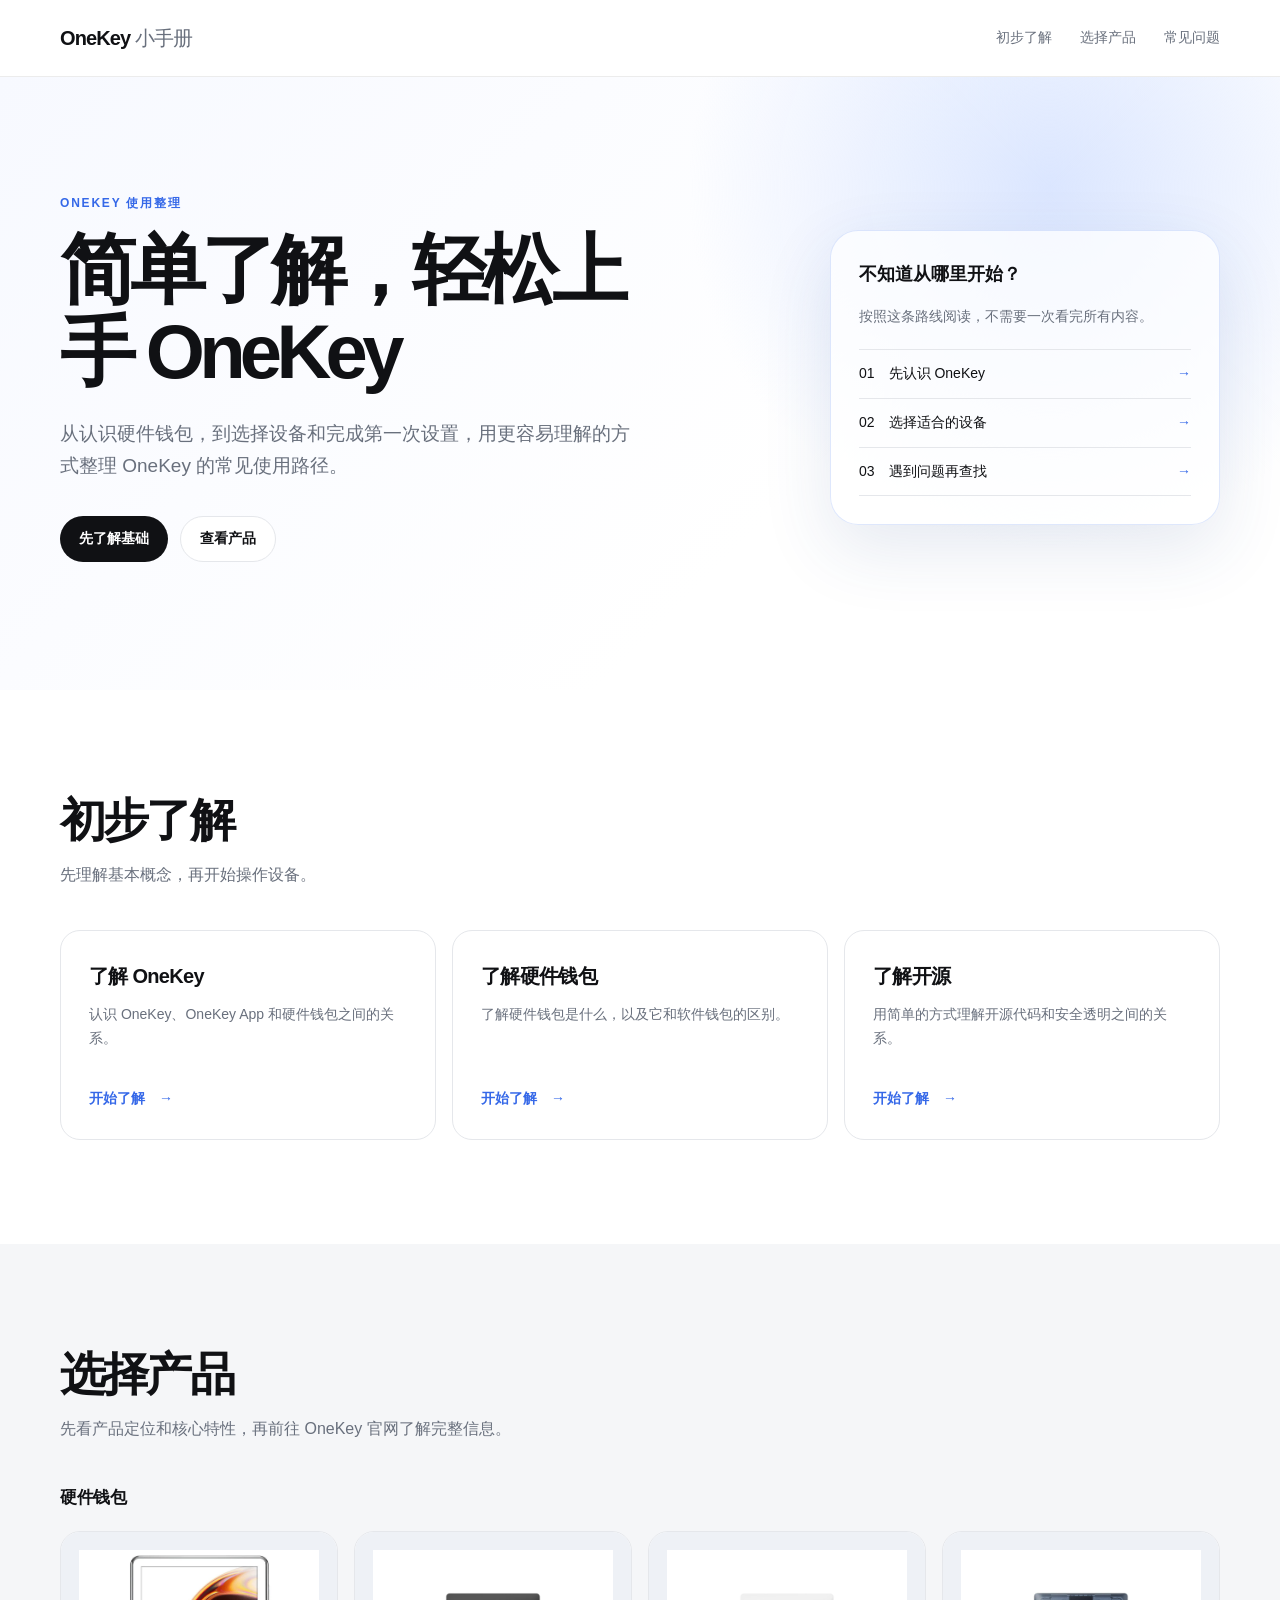
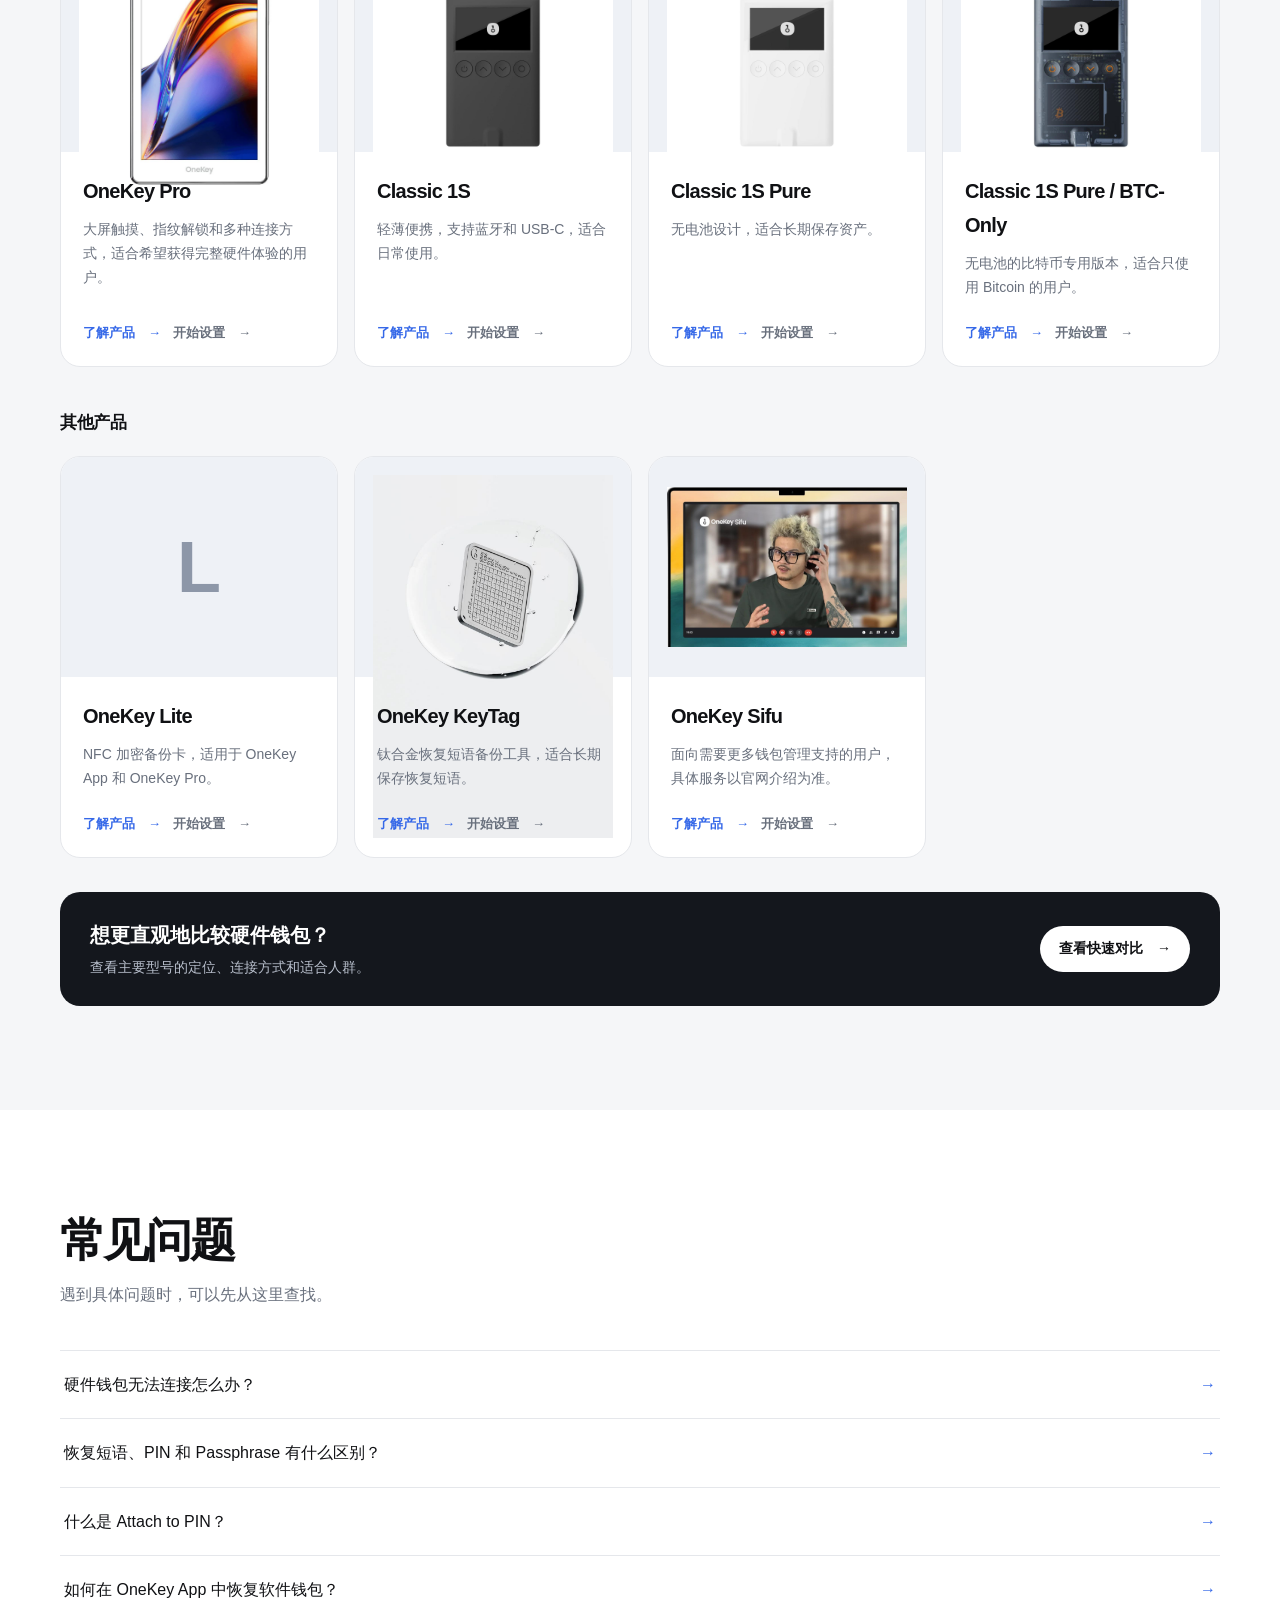
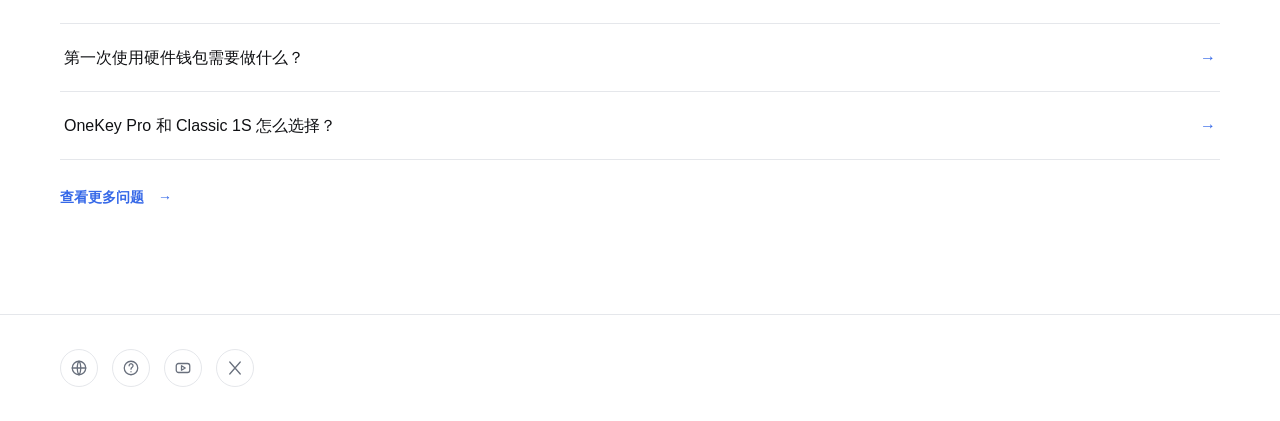
==== commit 35deacb1: "整体重构首页与文章页面设计" ====
--- a/index.html
+++ b/index.html
@@ -3,68 +3,69 @@
 <head>
   <meta charset="UTF-8">
   <meta name="viewport" content="width=device-width, initial-scale=1">
-  <meta name="description" content="OneKey 小手册：简单了解 OneKey 产品，快速学会 OneKey App 和硬件钱包的基本使用。">
-  <title>OneKey 小手册｜简单、清晰地开始使用 OneKey</title>
+  <meta name="description" content="OneKey 小手册：用简单、清晰的方式了解 OneKey 产品和硬件钱包。">
+  <title>OneKey 小手册｜简单了解，轻松上手</title>
   <link rel="stylesheet" href="styles.css">
 </head>
 <body>
   <header class="site-header">
     <div class="container nav">
       <a class="brand" href="./">OneKey <span>小手册</span></a>
-      <nav aria-label="主导航">
-        <a href="#start">初步了解</a>
-        <a href="#products">选择产品</a>
-        <a href="#faq">常见问题</a>
-      </nav>
+      <nav aria-label="主导航"><a href="#start">初步了解</a><a href="#products">选择产品</a><a href="#faq">常见问题</a></nav>
     </div>
   </header>
-
   <main>
     <section class="hero">
-      <div class="container hero-inner">
-        <div><p class="eyebrow">ONEKEY 使用整理</p>
-          <h1>简单、清晰地开始使用 OneKey</h1>
-          <p class="lead">从选择产品、初始化钱包，到使用 OneKey App，这里用容易理解的方式整理常见操作。</p>
-          <div class="hero-actions"><a class="button primary" href="#start">我是第一次使用</a><a class="button secondary" href="#products">我想选择产品</a></div>
+      <div class="container hero-grid">
+        <div>
+          <p class="eyebrow">ONEKEY 使用整理</p>
+          <h1>简单了解，轻松上手 OneKey</h1>
+          <p class="lead">从认识硬件钱包，到选择设备和完成第一次设置，用更容易理解的方式整理 OneKey 的常见使用路径。</p>
+          <div class="hero-actions"><a class="button primary" href="#start">先了解基础</a><a class="button secondary" href="#products">查看产品</a></div>
         </div>
+        <aside class="hero-note" aria-label="新手路线">
+          <strong>不知道从哪里开始？</strong>
+          <p>按照这条路线阅读，不需要一次看完所有内容。</p>
+          <div class="route-list"><a href="#start"><span>01　先认识 OneKey</span><span>→</span></a><a href="#products"><span>02　选择适合的设备</span><span>→</span></a><a href="#faq"><span>03　遇到问题再查找</span><span>→</span></a></div>
+        </aside>
       </div>
     </section>
 
     <section class="container section" id="start">
-      <div class="section-heading"><h2>初步了解</h2><p>先了解 OneKey、硬件钱包和开源。</p></div>
+      <div class="section-heading"><h2>初步了解</h2><p>先理解基本概念，再开始操作设备。</p></div>
       <div class="card-grid">
-        <a class="card" href="guides/01-了解OneKey.html"><h3>了解 OneKey</h3><p>先认识 OneKey、OneKey App 和硬件钱包。</p><span>开始了解 →</span></a>
-        <a class="card" href="guides/02-了解硬件钱包.html"><h3>了解硬件钱包</h3><p>了解硬件钱包是什么，以及它和软件钱包的区别。</p><span>开始了解 →</span></a>
-        <a class="card" href="guides/03-了解开源.html"><h3>了解开源</h3><p>了解 OneKey 开源的意义，以及普通用户需要知道什么。</p><span>开始了解 →</span></a>
+        <a class="card" href="guides/01-了解OneKey.html"><h3>了解 OneKey</h3><p>认识 OneKey、OneKey App 和硬件钱包之间的关系。</p><span>开始了解　→</span></a>
+        <a class="card" href="guides/02-了解硬件钱包.html"><h3>了解硬件钱包</h3><p>了解硬件钱包是什么，以及它和软件钱包的区别。</p><span>开始了解　→</span></a>
+        <a class="card" href="guides/03-了解开源.html"><h3>了解开源</h3><p>用简单的方式理解开源代码和安全透明之间的关系。</p><span>开始了解　→</span></a>
       </div>
     </section>
 
     <section class="tint section" id="products">
-      <div class="container"><div class="section-heading"><h2>选择适合你的设备</h2><p>根据自己的需要选择产品，再查看 OneKey 官网的详细介绍。</p></div>
+      <div class="container">
+        <div class="section-heading"><h2>选择产品</h2><p>先看产品定位和核心特性，再前往 OneKey 官网了解完整信息。</p></div>
         <h3 class="subheading">硬件钱包</h3>
-        <div class="product-grid product-grid-wide">
-          <div class="product product-image"><img src="assets/products/onekey-pro-user.jpg" alt="OneKey Pro"><h3>OneKey Pro</h3><p>大屏触摸、指纹解锁和多种连接方式，适合希望获得完整硬件体验的用户。</p><div class="product-links"><a href="https://onekey.so/products/onekey-pro/" target="_blank" rel="noopener">了解相关产品 →</a><a href="guides/04-开始设置.html">开始设置 →</a></div></div>
-          <div class="product product-image"><img src="assets/products/classic-1s-user.jpg" alt="OneKey Classic 1S"><h3>OneKey Classic 1S</h3><p>轻薄便携，支持蓝牙和 USB-C，适合日常使用。</p><div class="product-links"><a href="https://onekey.so/products/onekey-classic-1s-series/" target="_blank" rel="noopener">了解相关产品 →</a><a href="guides/04-开始设置.html">开始设置 →</a></div></div>
-          <div class="product product-image"><img src="assets/products/classic-1s-pure-user.jpg" alt="OneKey Classic 1S Pure"><h3>Classic 1S Pure</h3><p>无电池设计，适合长期保存资产。</p><div class="product-links"><a href="https://onekey.so/products/onekey-classic-1s-series/" target="_blank" rel="noopener">了解相关产品 →</a><a href="guides/04-开始设置.html">开始设置 →</a></div></div>
-          <div class="product product-image"><img src="assets/products/classic-1s-btc-user.jpg" alt="OneKey Classic 1S Pure BTC-Only"><h3>Classic 1S Pure / BTC-Only</h3><p>无电池的比特币专用版本，适合只使用 Bitcoin 的用户。</p><div class="product-links"><a href="https://onekey.so/products/onekey-classic-1s-pure-btc-only/" target="_blank" rel="noopener">了解相关产品 →</a><a href="guides/04-开始设置.html">开始设置 →</a></div></div>
+        <div class="product-grid">
+          <article class="product"><div class="product-media"><img src="assets/products/onekey-pro-user.jpg" alt="OneKey Pro"></div><div class="product-copy"><h3>OneKey Pro</h3><p>大屏触摸、指纹解锁和多种连接方式，适合希望获得完整硬件体验的用户。</p><div class="product-links"><a href="https://onekey.so/products/onekey-pro/" target="_blank" rel="noopener">了解产品　→</a><a href="guides/05-开始设置Pro.html">开始设置　→</a></div></div></article>
+          <article class="product"><div class="product-media"><img src="assets/products/classic-1s-user.jpg" alt="OneKey Classic 1S"></div><div class="product-copy"><h3>Classic 1S</h3><p>轻薄便携，支持蓝牙和 USB-C，适合日常使用。</p><div class="product-links"><a href="https://onekey.so/products/onekey-classic-1s-series/" target="_blank" rel="noopener">了解产品　→</a><a href="guides/04-开始设置.html">开始设置　→</a></div></div></article>
+          <article class="product"><div class="product-media"><img src="assets/products/classic-1s-pure-user.jpg" alt="OneKey Classic 1S Pure"></div><div class="product-copy"><h3>Classic 1S Pure</h3><p>无电池设计，适合长期保存资产。</p><div class="product-links"><a href="https://onekey.so/products/onekey-classic-1s-series/" target="_blank" rel="noopener">了解产品　→</a><a href="guides/04-开始设置.html">开始设置　→</a></div></div></article>
+          <article class="product"><div class="product-media"><img src="assets/products/classic-1s-btc-user.jpg" alt="OneKey Classic 1S Pure BTC-Only"></div><div class="product-copy"><h3>Classic 1S Pure / BTC-Only</h3><p>无电池的比特币专用版本，适合只使用 Bitcoin 的用户。</p><div class="product-links"><a href="https://onekey.so/products/onekey-classic-1s-pure-btc-only/" target="_blank" rel="noopener">了解产品　→</a><a href="guides/04-开始设置.html">开始设置　→</a></div></div></article>
         </div>
-        <h3 class="subheading">其他产品</h3>
-        <div class="product-grid product-grid-wide">
-          <div class="product"><div class="product-placeholder">L</div><h3>OneKey Lite</h3><p>NFC 加密备份卡，适用于 OneKey App 和 OneKey Pro。</p><div class="product-links"><a href="https://onekey.so/products/onekey-lite/" target="_blank" rel="noopener">了解相关产品 →</a><a href="guides/04-开始设置.html">开始设置 →</a></div></div>
-          <div class="product product-image"><img src="assets/products/onekey-keytag-user.jpg" alt="OneKey KeyTag"><h3>OneKey KeyTag</h3><p>钛合金恢复短语备份工具，适合长期保存恢复短语。</p><div class="product-links"><a href="https://onekey.so/products/onekey-keytag/" target="_blank" rel="noopener">了解相关产品 →</a><a href="guides/04-开始设置.html">开始设置 →</a></div></div>
-          <div class="product product-image"><img src="assets/products/onekey-sifu-user.jpg" alt="OneKey Sifu"><h3>OneKey Sifu</h3><p>面向需要更多钱包管理支持的用户，具体服务以官网介绍为准。</p><div class="product-links"><a href="https://onekey.so/products/onekey-sifu/" target="_blank" rel="noopener">了解相关产品 →</a><a href="guides/04-开始设置.html">开始设置 →</a></div></div>
+        <h3 class="subheading" style="margin-top:42px">其他产品</h3>
+        <div class="product-grid">
+          <article class="product"><div class="product-placeholder" aria-hidden="true">L</div><div class="product-copy"><h3>OneKey Lite</h3><p>NFC 加密备份卡，适用于 OneKey App 和 OneKey Pro。</p><div class="product-links"><a href="https://onekey.so/products/onekey-lite/" target="_blank" rel="noopener">了解产品　→</a><a href="guides/04-开始设置.html">开始设置　→</a></div></div></article>
+          <article class="product"><div class="product-media"><img src="assets/products/onekey-keytag-user.jpg" alt="OneKey KeyTag"></div><div class="product-copy"><h3>OneKey KeyTag</h3><p>钛合金恢复短语备份工具，适合长期保存恢复短语。</p><div class="product-links"><a href="https://onekey.so/products/onekey-keytag/" target="_blank" rel="noopener">了解产品　→</a><a href="guides/04-开始设置.html">开始设置　→</a></div></div></article>
+          <article class="product"><div class="product-media"><img src="assets/products/onekey-sifu-user.jpg" alt="OneKey Sifu"></div><div class="product-copy"><h3>OneKey Sifu</h3><p>面向需要更多钱包管理支持的用户，具体服务以官网介绍为准。</p><div class="product-links"><a href="https://onekey.so/products/onekey-sifu/" target="_blank" rel="noopener">了解产品　→</a><a href="guides/04-开始设置.html">开始设置　→</a></div></div></article>
         </div>
+        <div class="compare-banner"><div><h3>想更直观地比较硬件钱包？</h3><p>查看主要型号的定位、连接方式和适合人群。</p></div><a class="button" href="product-compare.html">查看快速对比　→</a></div>
       </div>
     </section>
 
     <section class="container section" id="faq">
-      <div class="section-heading"><h2>常见问题</h2><p>先从这些常见问题开始了解。</p></div>
+      <div class="section-heading"><h2>常见问题</h2><p>遇到具体问题时，可以先从这里查找。</p></div>
       <div class="faq-list"><a href="guides/06-硬件钱包无法连接.html"><span>硬件钱包无法连接怎么办？</span><b>→</b></a><a href="guides/04-恢复短语-pin-passphrase.html"><span>恢复短语、PIN 和 Passphrase 有什么区别？</span><b>→</b></a><a href="guides/08-attach-to-pin.html"><span>什么是 Attach to PIN？</span><b>→</b></a><a href="guides/05-app恢复软件钱包.html"><span>如何在 OneKey App 中恢复软件钱包？</span><b>→</b></a><a href="guides/03-第一次使用硬件钱包.html"><span>第一次使用硬件钱包需要做什么？</span><b>→</b></a><a href="guides/07-pro与classic-1s怎么选.html"><span>OneKey Pro 和 Classic 1S 怎么选择？</span><b>→</b></a></div>
-      <a class="more-link" href="https://help.onekey.so/" target="_blank" rel="noopener">查看更多问题 →</a>
+      <a class="more-link" href="https://help.onekey.so/" target="_blank" rel="noopener">查看更多问题　→</a>
     </section>
-
   </main>
-
-  <footer class="site-footer"><div class="container"><div class="footer-links" aria-label="OneKey 官方链接"><a href="https://onekey.so/" target="_blank" rel="noopener" aria-label="OneKey 官方网站" title="OneKey 官方网站"><svg viewBox="0 0 24 24" aria-hidden="true"><circle cx="12" cy="12" r="9"/><path d="M3 12h18M12 3c3 3 3 15 0 18M12 3c-3 3-3 15 0 18"/></svg></a><a href="https://help.onekey.so/" target="_blank" rel="noopener" aria-label="OneKey 帮助中心" title="OneKey 帮助中心"><svg viewBox="0 0 24 24" aria-hidden="true"><circle cx="12" cy="12" r="9"/><path d="M9.5 9a2.6 2.6 0 1 1 4.1 2.1c-1 .7-1.6 1.1-1.6 2.4M12 17h.01"/></svg></a><a href="https://www.youtube.com/@onekeyhq" target="_blank" rel="noopener" aria-label="OneKey 官方 YouTube" title="OneKey 官方 YouTube"><svg viewBox="0 0 24 24" aria-hidden="true"><rect x="3" y="6" width="18" height="12" rx="3"/><path d="m10 9 5 3-5 3z"/></svg></a><a href="https://x.com/OneKeyCN" target="_blank" rel="noopener" aria-label="OneKey 官方推特（X）" title="OneKey 官方推特（X）"><svg viewBox="0 0 24 24" aria-hidden="true"><path d="M5 4l14 16M19 4 5 20"/></svg></a></div></div></footer>
+  <footer class="site-footer"><div class="container"><div class="footer-links" aria-label="OneKey 官方链接"><a href="https://onekey.so/" target="_blank" rel="noopener" aria-label="OneKey 官方网站" title="OneKey 官方网站"><svg viewBox="0 0 24 24"><circle cx="12" cy="12" r="9"/><path d="M3 12h18M12 3c3 3 3 15 0 18M12 3c-3 3-3 15 0 18"/></svg></a><a href="https://help.onekey.so/" target="_blank" rel="noopener" aria-label="OneKey 帮助中心" title="OneKey 帮助中心"><svg viewBox="0 0 24 24"><circle cx="12" cy="12" r="9"/><path d="M9.5 9a2.6 2.6 0 1 1 4.1 2.1c-1 .7-1.6 1.1-1.6 2.4M12 17h.01"/></svg></a><a href="https://www.youtube.com/@onekeyhq" target="_blank" rel="noopener" aria-label="OneKey 官方 YouTube" title="OneKey 官方 YouTube"><svg viewBox="0 0 24 24"><rect x="3" y="6" width="18" height="12" rx="3"/><path d="m10 9 5 3-5 3z"/></svg></a><a href="https://x.com/OneKeyCN" target="_blank" rel="noopener" aria-label="OneKey 官方 X" title="OneKey 官方 X"><svg viewBox="0 0 24 24"><path d="M5 4l14 16M19 4 5 20"/></svg></a></div></div></footer>
 </body>
 </html>
--- a/styles.css
+++ b/styles.css
@@ -1 +1,144 @@
-:root{--ink:#151515;--muted:#686868;--line:#e8e8e8;--tint:#f7f8fa;--accent:#2264e5;--max:1080px}*{box-sizing:border-box}html{scroll-behavior:smooth}body{margin:0;color:var(--ink);font-family:-apple-system,BlinkMacSystemFont,"Segoe UI","PingFang SC","Microsoft YaHei",sans-serif;line-height:1.7;background:#fff}a{color:inherit;text-decoration:none}.container{width:min(var(--max),calc(100% - 40px));margin:auto}.article{max-width:780px;padding:80px 20px 100px}.article h1{font-size:clamp(34px,5vw,52px);line-height:1.2;letter-spacing:-.05em;margin:0 0 42px}.article-body h2{font-size:26px;line-height:1.3;margin:42px 0 12px}.article-body h3{font-size:19px;margin:28px 0 8px}.article-body p,.article-body li{font-size:16px}.article-body ul,.article-body ol{padding-left:24px}.article-source{margin-top:48px;padding:18px;border:1px solid var(--line);border-radius:8px;color:var(--muted);font-size:13px}.back,.back-link{color:var(--accent);font-size:14px}.back-link{display:inline-block;margin-top:20px}.nav{height:72px;display:flex;align-items:center;justify-content:space-between}.site-header{border-bottom:1px solid var(--line);background:#fff}.brand{font-size:20px;font-weight:750;letter-spacing:-.03em}.brand span{font-weight:500;color:var(--muted)}nav{display:flex;gap:24px;font-size:14px;color:var(--muted)}nav a:hover,.card span,.product a{color:var(--accent)}.hero{background:linear-gradient(120deg,#f6f8ff,#fff 62%);padding:110px 0 120px}.hero-inner{max-width:1080px}.hero-grid{display:grid;grid-template-columns:1.05fr .95fr;align-items:center;gap:48px}.hero-visual{display:flex;justify-content:center;align-items:center;min-height:300px;border-radius:18px;background:#eef2fa;overflow:hidden}.hero-visual img{display:block;width:100%;height:auto;object-fit:contain}.hero h1{max-width:720px;margin:0 0 18px;font-size:clamp(38px,6vw,68px);line-height:1.12;letter-spacing:-.06em}.lead{max-width:620px;color:var(--muted);font-size:19px}.hero-actions{display:flex;gap:12px;margin-top:30px}.button{padding:11px 20px;border-radius:8px;font-size:14px;font-weight:650}.primary{background:var(--ink);color:white}.secondary{border:1px solid var(--line);background:white}.section{padding:92px 0}.section-heading{margin-bottom:30px}.section-heading h2{margin:0 0 8px;font-size:36px;line-height:1.2;letter-spacing:-.04em}.section-heading p:last-child{margin:0;color:var(--muted)}.card-grid,.product-grid{display:grid;grid-template-columns:repeat(3,1fr);gap:16px}.product-grid-wide{grid-template-columns:repeat(3,1fr)}.card,.product{border:1px solid var(--line);border-radius:12px;padding:26px;background:#fff;transition:transform .2s,box-shadow .2s}.card:hover,.product:hover{transform:translateY(-3px);box-shadow:0 10px 30px #0000000d}.card h3,.product h3{margin:0 0 8px;font-size:19px}.card p,.product p{min-height:54px;margin:0 0 20px;color:var(--muted);font-size:14px}.card span,.product a{font-size:14px;font-weight:650}.tint{background:var(--tint)}.product-icon{display:grid;place-items:center;width:46px;height:46px;margin-bottom:22px;border-radius:12px;background:#eef3ff;color:var(--accent);font-weight:800}.product-image{overflow:hidden}.product-image>img{display:block;width:calc(100% + 52px);height:190px;margin:-26px -26px 24px;object-fit:contain;background:#f4f6fa}.product-placeholder{display:grid;place-items:center;width:100%;height:190px;margin:-26px -26px 24px;padding:26px;width:calc(100% + 52px);background:#eef3ff;color:var(--accent);font-size:48px;font-weight:800}.subheading{margin:34px 0 16px;font-size:20px}.link-list{display:grid;grid-template-columns:repeat(4,1fr);gap:12px}.link-list a{display:flex;justify-content:space-between;padding:18px 20px;border:1px solid var(--line);border-radius:10px;background:#fff;font-weight:650}.link-list span{color:var(--accent)}.subheading{margin:34px 0 16px;font-size:20px}.link-list{display:grid;grid-template-columns:repeat(4,1fr);gap:12px}.link-list a{display:flex;justify-content:space-between;padding:18px 20px;border:1px solid var(--line);border-radius:10px;background:#fff;font-weight:650}.link-list span{color:var(--accent)}.task-list{display:grid;grid-template-columns:repeat(3,1fr);border-top:1px solid var(--line)}.task-list a{padding:18px 4px;border-bottom:1px solid var(--line);font-weight:600}.task-list a:after{content:"→";float:right;color:var(--accent)}.narrow{max-width:760px}.notice{padding:22px 24px;border-left:3px solid var(--accent);background:white}.notice p{margin:6px 0 0;color:var(--muted);font-size:14px}.faq-list{border-top:1px solid var(--line)}.faq-list a{display:flex;justify-content:space-between;gap:18px;padding:17px 4px;border-bottom:1px solid var(--line);font-weight:600}.faq-list b{color:var(--accent);font-weight:500}.more-link{display:inline-block;margin-top:22px;color:var(--accent);font-size:14px;font-weight:650}.footer-links{display:flex;justify-content:center;gap:18px}.footer-links a{display:grid;place-items:center;width:44px;height:44px;border:1px solid var(--line);border-radius:50%;color:var(--muted);transition:color .2s,border-color .2s}.footer-links a:hover{color:var(--accent);border-color:var(--accent)}.footer-links svg{width:21px;height:21px;fill:none;stroke:currentColor;stroke-width:1.7;stroke-linecap:round;stroke-linejoin:round}.site-footer{padding:42px 0;border-top:1px solid var(--line);font-size:14px}.site-footer p{margin:4px 0;color:var(--muted)}.muted{font-size:12px}@media(max-width:700px){.container{width:min(var(--max),calc(100% - 28px))}.nav{height:auto;padding:18px 0;align-items:flex-start;gap:16px}nav{display:none}.hero{padding:76px 0 84px}.hero-grid{grid-template-columns:1fr;gap:30px}.hero-visual{min-height:200px}.hero h1{font-size:42px}.lead{font-size:17px}.section{padding:64px 0}.card-grid,.product-grid,.product-grid-wide{grid-template-columns:1fr}.task-list{grid-template-columns:1fr}.link-list{grid-template-columns:1fr}.card p,.product p{min-height:0}}
+:root {
+  --ink: #101114;
+  --muted: #69707d;
+  --soft: #f5f6f8;
+  --line: #e5e7eb;
+  --blue: #3568e8;
+  --blue-dark: #1c3e9d;
+  --max: 1160px;
+  --reading: 760px;
+}
+* { box-sizing: border-box; }
+html { scroll-behavior: smooth; }
+body { margin: 0; color: var(--ink); background: #fff; font-family: Inter, ui-sans-serif, -apple-system, BlinkMacSystemFont, "Segoe UI", "PingFang SC", "Microsoft YaHei", sans-serif; line-height: 1.7; }
+a { color: inherit; text-decoration: none; }
+.container { width: min(var(--max), calc(100% - 48px)); margin: 0 auto; }
+.site-header { position: relative; z-index: 2; border-bottom: 1px solid rgba(16,17,20,.08); background: rgba(255,255,255,.86); backdrop-filter: blur(16px); }
+.nav { min-height: 76px; display: flex; align-items: center; justify-content: space-between; gap: 24px; }
+.brand { font-size: 20px; font-weight: 800; letter-spacing: -.045em; }
+.brand span { color: var(--muted); font-weight: 500; }
+nav { display: flex; gap: 28px; color: var(--muted); font-size: 14px; }
+nav a:hover, .text-link:hover, .more-link:hover { color: var(--blue); }
+.hero { overflow: hidden; padding: 116px 0 128px; background: radial-gradient(circle at 82% 18%, #dbe6ff 0, rgba(219,230,255,0) 31%), linear-gradient(135deg, #f7f9ff 0%, #fff 64%); }
+.hero-grid { display: grid; grid-template-columns: minmax(0, 1.05fr) minmax(300px, .95fr); gap: 72px; align-items: center; }
+.eyebrow { margin: 0 0 16px; color: var(--blue); font-size: 12px; font-weight: 800; letter-spacing: .15em; text-transform: uppercase; }
+.hero h1 { max-width: 700px; margin: 0; font-size: clamp(42px, 6vw, 76px); line-height: 1.08; letter-spacing: -.075em; }
+.lead { max-width: 590px; margin: 24px 0 0; color: var(--muted); font-size: 19px; }
+.hero-actions { display: flex; flex-wrap: wrap; gap: 12px; margin-top: 34px; }
+.button { display: inline-flex; align-items: center; justify-content: center; min-height: 46px; padding: 0 19px; border-radius: 999px; font-size: 14px; font-weight: 700; transition: transform .2s, box-shadow .2s, background .2s; }
+.button:hover { transform: translateY(-2px); box-shadow: 0 10px 24px rgba(32,56,120,.14); }
+.button.primary { color: #fff; background: var(--ink); }
+.button.secondary { color: var(--ink); background: #fff; border: 1px solid var(--line); }
+.hero-note { justify-self: end; width: min(100%, 390px); padding: 28px; border: 1px solid rgba(53,104,232,.16); border-radius: 28px; background: rgba(255,255,255,.72); box-shadow: 0 24px 70px rgba(41,70,140,.12); }
+.hero-note strong { display: block; margin-bottom: 16px; font-size: 18px; }
+.hero-note p { margin: 0; color: var(--muted); font-size: 14px; }
+.route-list { display: grid; gap: 0; margin-top: 20px; border-top: 1px solid var(--line); }
+.route-list a { display: flex; justify-content: space-between; padding: 12px 0; border-bottom: 1px solid var(--line); font-size: 14px; }
+.route-list a span:last-child { color: var(--blue); }
+.section { padding: 104px 0; }
+.section-heading { max-width: 620px; margin-bottom: 42px; }
+.section-heading h2 { margin: 0; font-size: clamp(30px, 4vw, 46px); line-height: 1.15; letter-spacing: -.06em; }
+.section-heading p { margin: 14px 0 0; color: var(--muted); }
+.card-grid { display: grid; grid-template-columns: repeat(3, 1fr); gap: 16px; }
+.card, .product { border: 1px solid var(--line); border-radius: 20px; background: #fff; transition: transform .2s, box-shadow .2s, border-color .2s; }
+.card { min-height: 210px; padding: 28px; display: flex; flex-direction: column; }
+.card:hover, .product:hover { transform: translateY(-4px); border-color: #c9d4ed; box-shadow: 0 16px 36px rgba(16,17,20,.07); }
+.card h3, .product h3 { margin: 0; font-size: 20px; letter-spacing: -.035em; }
+.card p, .product p { margin: 10px 0 20px; color: var(--muted); font-size: 14px; }
+.card span { margin-top: auto; color: var(--blue); font-size: 14px; font-weight: 750; }
+.tint { background: var(--soft); }
+.subheading { margin: 0 0 18px; font-size: 17px; letter-spacing: -.02em; }
+.product-grid { display: grid; grid-template-columns: repeat(4, 1fr); gap: 16px; }
+.product { overflow: hidden; display: flex; flex-direction: column; }
+.product-media { height: 220px; padding: 18px; display: grid; place-items: center; background: #eef1f6; }
+.product-media img { width: 100%; height: 100%; object-fit: contain; }
+.product-copy { padding: 22px; display: flex; flex: 1; flex-direction: column; }
+.product-copy p { min-height: 50px; }
+.product-links { display: flex; flex-wrap: wrap; gap: 12px; margin-top: auto; font-size: 13px; font-weight: 700; }
+.product-links a:first-child { color: var(--blue); }
+.product-links a:last-child { color: var(--muted); }
+.product-placeholder { height: 220px; display: grid; place-items: center; background: #eef1f6; color: #8d97a8; font-size: 72px; font-weight: 800; }
+.compare-banner { display: flex; align-items: center; justify-content: space-between; gap: 24px; margin-top: 34px; padding: 26px 30px; border-radius: 20px; color: #fff; background: #14171d; }
+.compare-banner h3 { margin: 0; font-size: 20px; }
+.compare-banner p { margin: 4px 0 0; color: #b8bfcc; font-size: 14px; }
+.compare-banner .button { color: var(--ink); background: #fff; white-space: nowrap; }
+.faq-list { border-top: 1px solid var(--line); }
+.faq-list a { display: flex; align-items: center; justify-content: space-between; gap: 20px; padding: 20px 4px; border-bottom: 1px solid var(--line); font-size: 16px; }
+.faq-list a:hover { color: var(--blue); }
+.faq-list b { color: var(--blue); font-weight: 500; }
+.more-link { display: inline-block; margin-top: 26px; color: var(--blue); font-size: 14px; font-weight: 750; }
+.site-footer { padding: 34px 0; border-top: 1px solid var(--line); }
+.footer-links { display: flex; gap: 14px; }
+.footer-links a { display: grid; width: 38px; height: 38px; place-items: center; color: var(--muted); border: 1px solid var(--line); border-radius: 50%; }
+.footer-links a:hover { color: var(--blue); border-color: var(--blue); }
+.footer-links svg { width: 18px; height: 18px; fill: none; stroke: currentColor; stroke-width: 1.7; stroke-linecap: round; stroke-linejoin: round; }
+/* guide pages */
+.guide-hero { color: #fff; background: #15181e; }
+.guide-hero-inner { min-height: 410px; display: grid; grid-template-columns: minmax(0, 1fr) 360px; align-items: center; gap: 60px; padding-top: 64px; padding-bottom: 64px; }
+.guide-hero h1 { max-width: 720px; margin: 0; font-size: clamp(38px, 5vw, 64px); line-height: 1.1; letter-spacing: -.07em; }
+.guide-hero .eyebrow { color: #9fbaff; }
+.guide-summary { max-width: 680px; margin: 22px 0 0; color: #c2c8d3; font-size: 18px; }
+.guide-meta { display: flex; flex-wrap: wrap; gap: 18px; margin-top: 26px; color: #87909f; font-size: 13px; }
+.guide-cover { height: 280px; padding: 18px; display: grid; place-items: center; border-radius: 24px; background: #252a33; }
+.guide-cover img { width: 100%; height: 100%; object-fit: contain; }
+.guide-layout { display: grid; grid-template-columns: minmax(0, var(--reading)) 220px; gap: 72px; align-items: start; padding-top: 76px; padding-bottom: 100px; }
+.article-body { min-width: 0; }
+.article-body h2 { margin: 58px 0 17px; font-size: 30px; line-height: 1.25; letter-spacing: -.045em; }
+.article-body h3 { margin: 34px 0 10px; font-size: 20px; line-height: 1.35; }
+.article-body h2:first-child { margin-top: 0; }
+.article-body p, .article-body li { color: #373c45; font-size: 16px; }
+.article-body p { margin: 0 0 18px; }
+.article-body ul, .article-body ol { margin: 12px 0 24px; padding-left: 25px; }
+.article-body li { margin: 8px 0; padding-left: 4px; }
+.article-body a { color: var(--blue); text-decoration: underline; text-underline-offset: 3px; }
+.article-body strong { color: var(--ink); }
+.article-body blockquote { margin: 28px 0; padding: 18px 22px; border-left: 4px solid var(--blue); border-radius: 0 12px 12px 0; background: #f1f5ff; }
+.article-body blockquote p { margin: 0; color: #334d91; }
+.article-body hr { margin: 42px 0; border: 0; border-top: 1px solid var(--line); }
+.article-body figure { margin: 30px 0; }
+.article-body figure img { display: block; max-width: 100%; height: auto; margin: 0 auto; border-radius: 14px; }
+.article-body figcaption { margin-top: 8px; color: var(--muted); text-align: center; font-size: 13px; }
+.article-body code { padding: 2px 6px; border-radius: 5px; background: #f0f1f3; font-size: .9em; }
+.article-source { margin-top: 58px; padding: 20px; border: 1px solid var(--line); border-radius: 14px; color: var(--muted); font-size: 13px; }
+.article-source strong { display: block; margin-bottom: 8px; color: var(--ink); }
+.article-source a { display: block; overflow-wrap: anywhere; }
+.guide-aside { position: sticky; top: 104px; padding-left: 22px; border-left: 1px solid var(--line); color: var(--muted); font-size: 13px; }
+.guide-aside strong { display: block; margin-bottom: 10px; color: var(--ink); font-size: 14px; }
+.guide-aside a { color: var(--blue); }
+.back, .back-link { color: var(--blue); font-size: 14px; font-weight: 700; }
+.guide-page .back { color: #aeb8ca; }
+.back-link { display: inline-block; margin-top: 22px; }
+.compare-page { padding: 84px 0 110px; }
+.compare-table-wrap { overflow-x: auto; border: 1px solid var(--line); border-radius: 18px; }
+.compare-table { width: 100%; min-width: 680px; border-collapse: collapse; background: #fff; }
+.compare-table th, .compare-table td { padding: 18px 20px; border-bottom: 1px solid var(--line); text-align: left; vertical-align: top; }
+.compare-table th { color: var(--muted); background: #f7f8fa; font-size: 13px; font-weight: 700; }
+.compare-table td { font-size: 14px; }
+.compare-table tr:last-child td { border-bottom: 0; }
+.compare-table td:first-child { color: var(--muted); font-weight: 700; }
+@media (max-width: 900px) {
+  .hero-grid, .guide-hero-inner { grid-template-columns: 1fr; gap: 36px; }
+  .hero-note { justify-self: start; }
+  .product-grid { grid-template-columns: repeat(2, 1fr); }
+  .guide-cover { max-width: 430px; }
+  .guide-layout { grid-template-columns: 1fr; gap: 28px; }
+  .guide-aside { position: static; order: -1; padding: 0 0 20px; border-left: 0; border-bottom: 1px solid var(--line); }
+}
+@media (max-width: 620px) {
+  .container { width: min(var(--max), calc(100% - 32px)); }
+  .nav { min-height: 64px; }
+  nav { gap: 13px; font-size: 12px; }
+  .hero { padding: 76px 0 84px; }
+  .hero h1 { font-size: 45px; }
+  .lead { font-size: 17px; }
+  .section { padding: 72px 0; }
+  .card-grid, .product-grid { grid-template-columns: 1fr; }
+  .product-media, .product-placeholder { height: 230px; }
+  .compare-banner { align-items: flex-start; flex-direction: column; padding: 24px; }
+  .compare-banner .button { width: 100%; }
+  .guide-hero-inner { min-height: auto; padding-top: 56px; padding-bottom: 56px; }
+  .guide-hero h1 { font-size: 43px; }
+  .guide-summary { font-size: 16px; }
+  .guide-layout { padding-top: 54px; padding-bottom: 72px; }
+  .article-body h2 { font-size: 27px; }
+}
